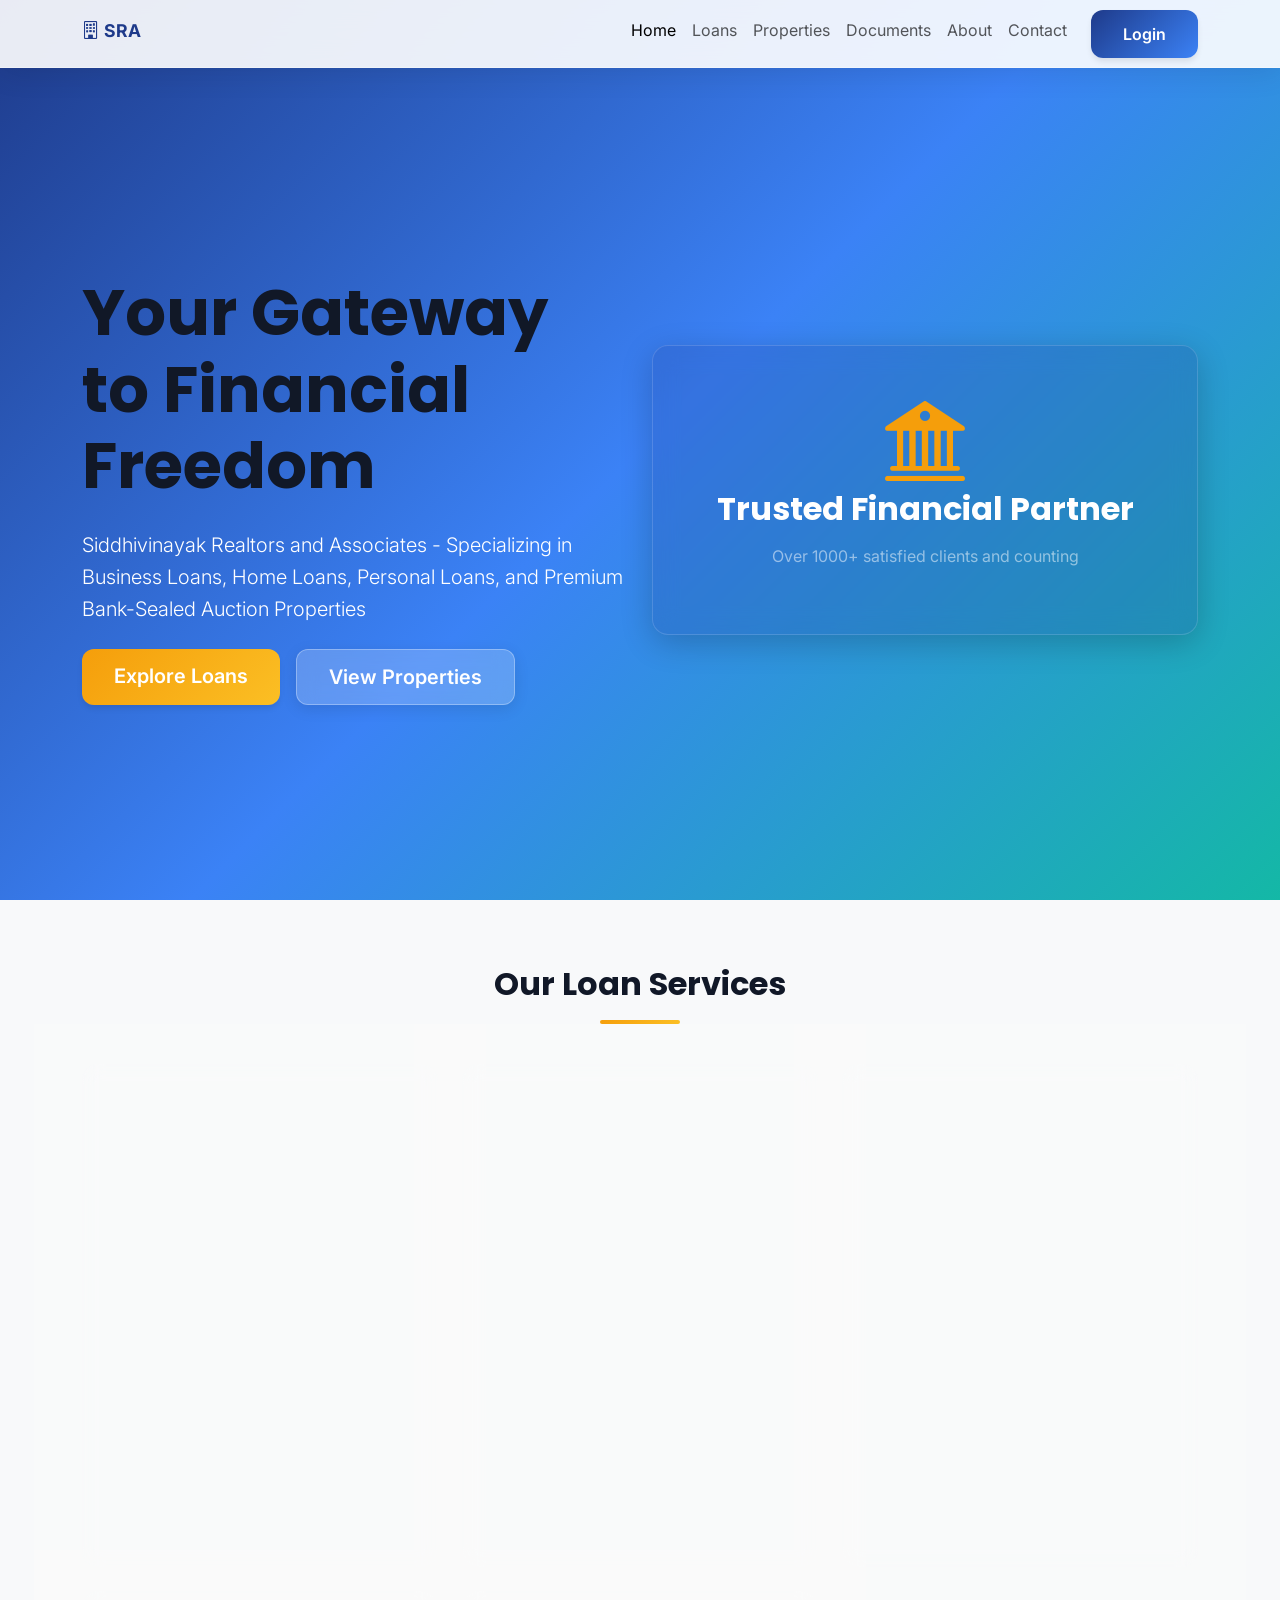
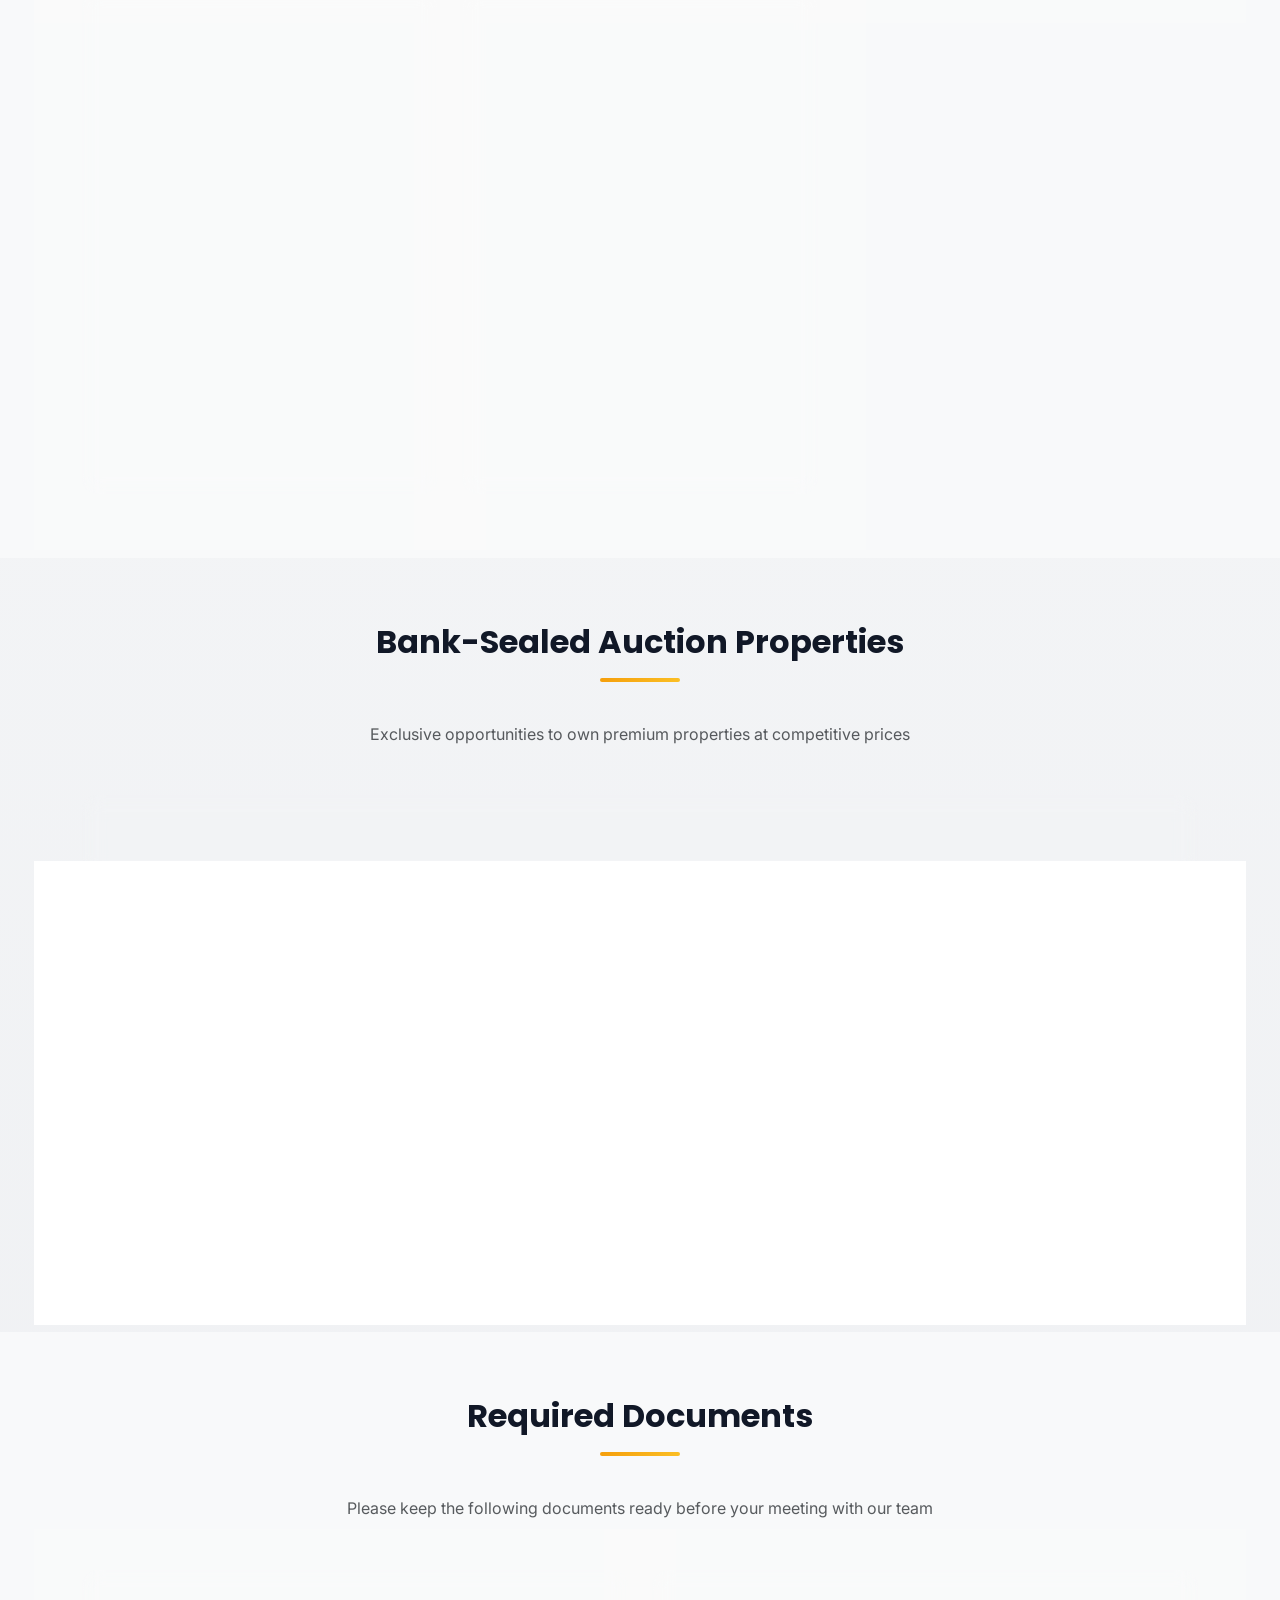
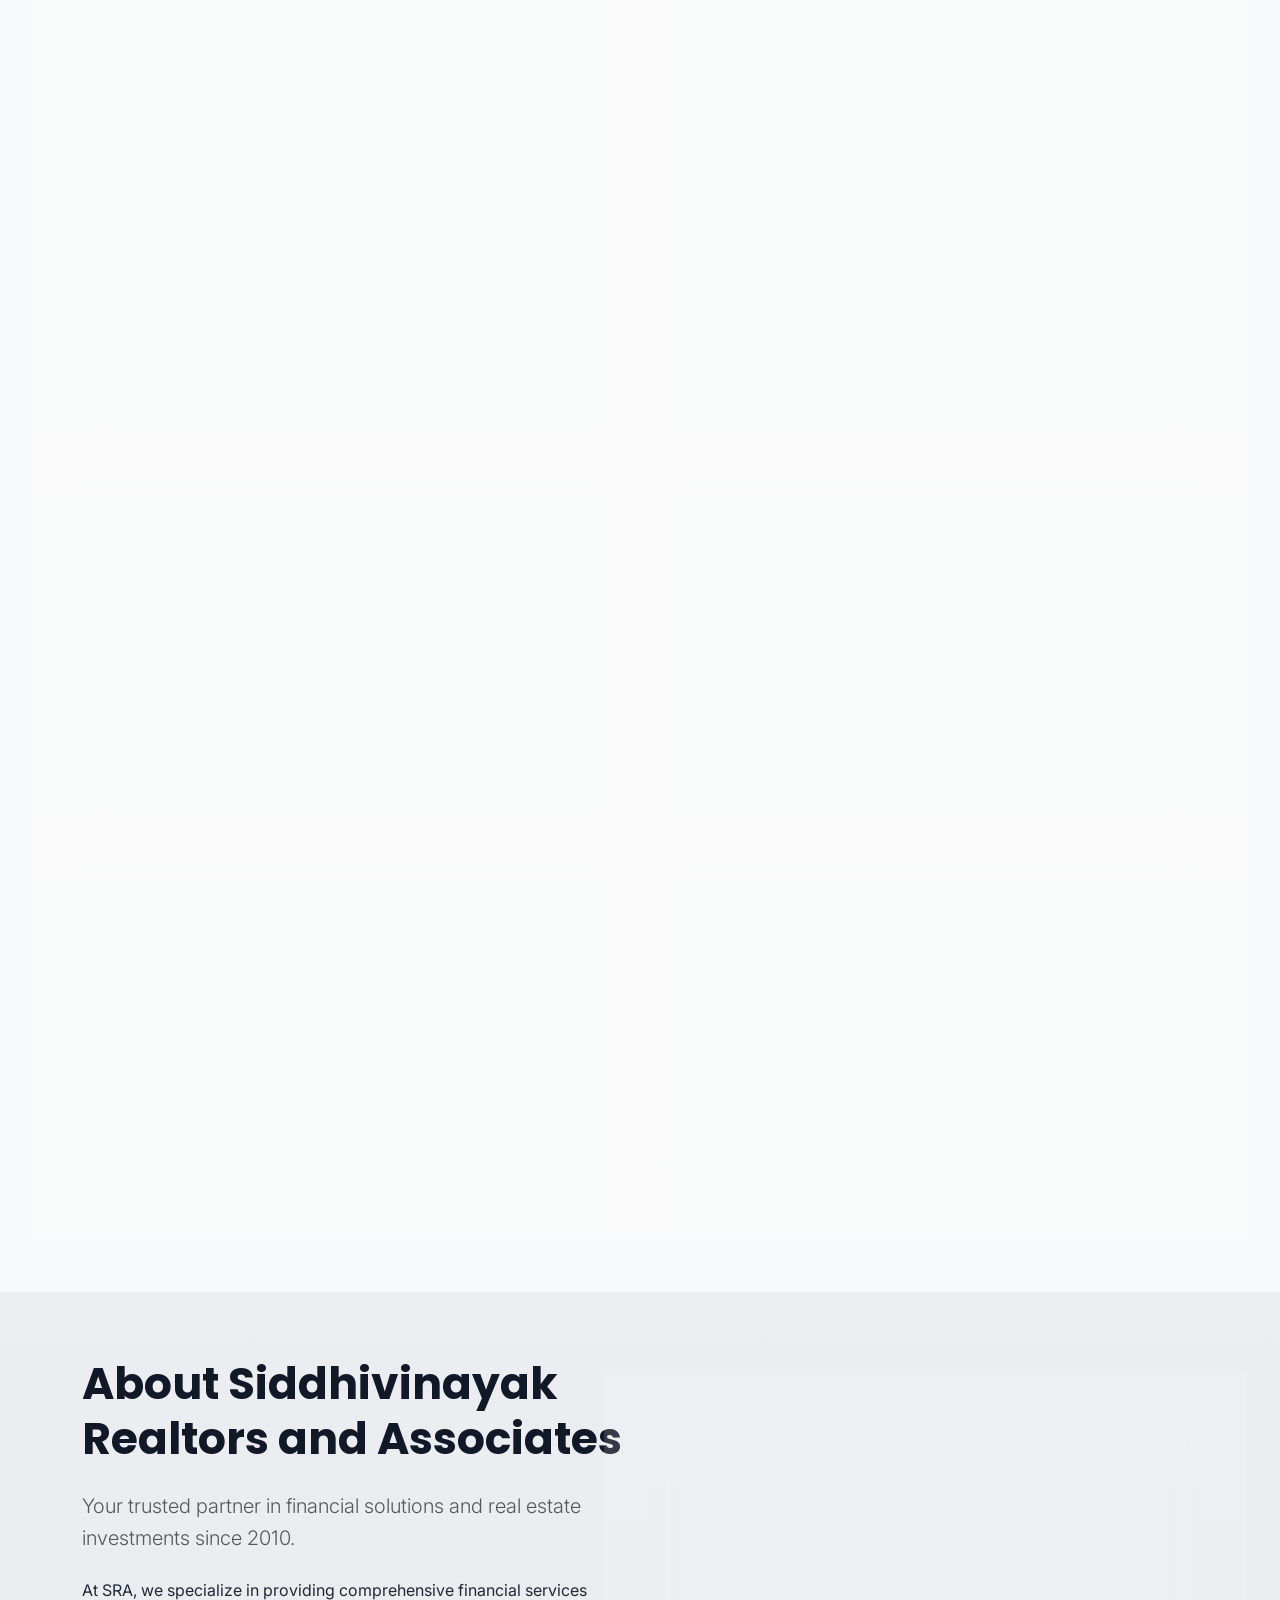
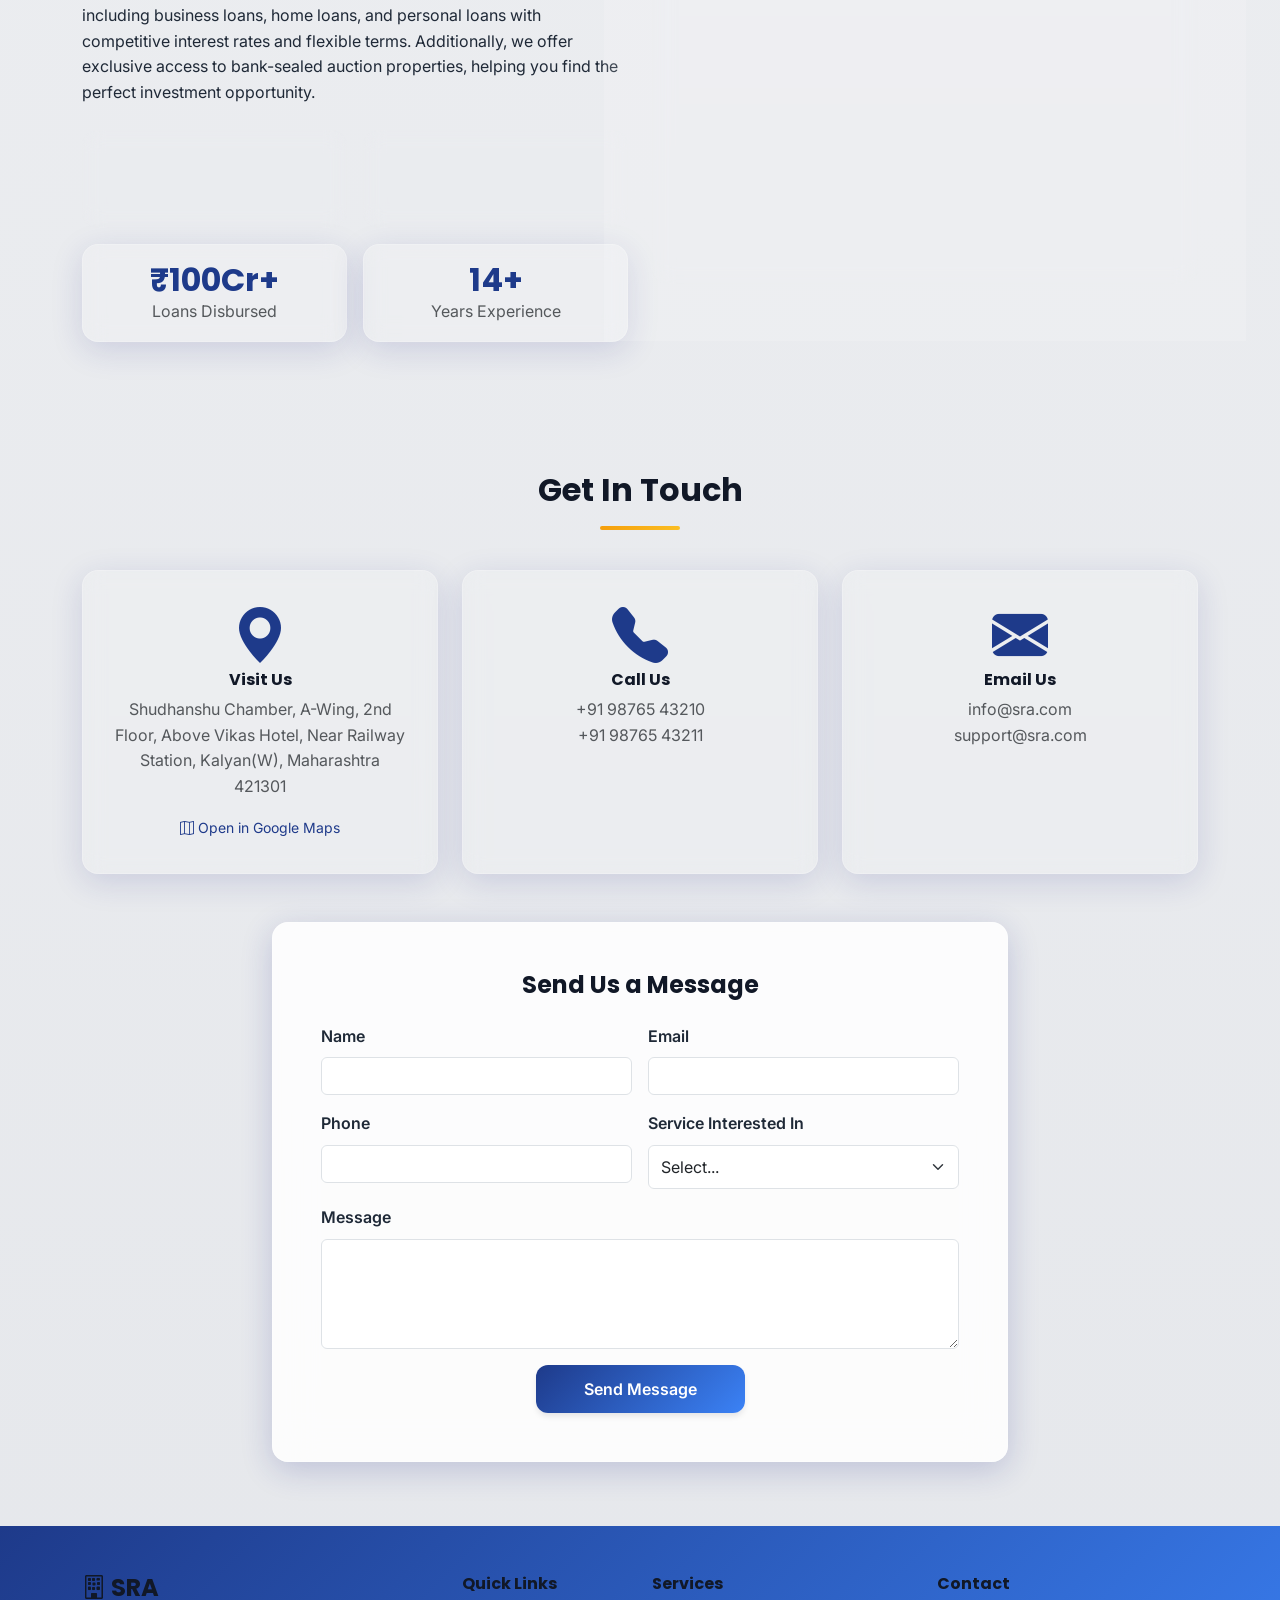
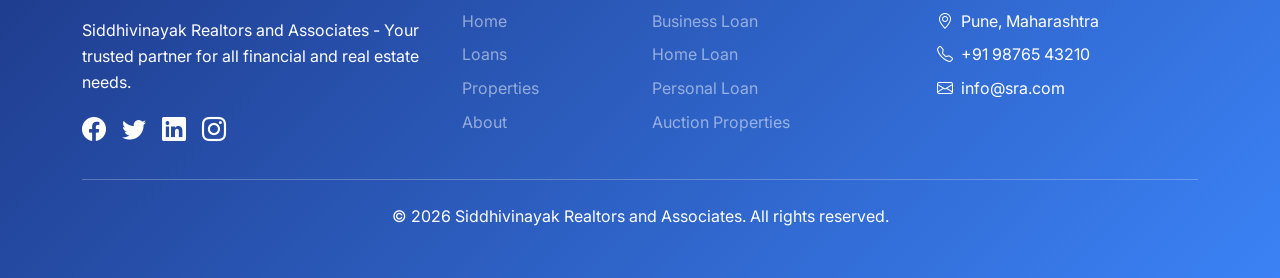
==== index.html @ 087b108a "map added" ====
<!DOCTYPE html>
<html lang="en">

<head>
    <meta charset="UTF-8">
    <meta name="viewport" content="width=device-width, initial-scale=1.0">
    <meta name="description"
        content="Siddhivinayak Realtors and Associates - Your trusted partner for business loans, home loans, personal loans, and bank-sealed auction properties.">
    <title>SRA - Siddhivinayak Realtors and Associates | Banking & Real Estate Solutions</title>

    <!-- Google Fonts -->
    <link rel="preconnect" href="https://fonts.googleapis.com">
    <link rel="preconnect" href="https://fonts.gstatic.com" crossorigin>
    <link
        href="https://fonts.googleapis.com/css2?family=Inter:wght@300;400;500;600;700&family=Poppins:wght@400;500;600;700;800&display=swap"
        rel="stylesheet">

    <!-- Bootstrap 5.3 CSS -->
    <link href="https://cdn.jsdelivr.net/npm/bootstrap@5.3.0/dist/css/bootstrap.min.css" rel="stylesheet">

    <!-- Bootstrap Icons -->
    <link rel="stylesheet" href="https://cdn.jsdelivr.net/npm/bootstrap-icons@1.11.0/font/bootstrap-icons.css">

    <!-- Custom CSS -->
    <link rel="stylesheet" href="css/main.css">
    <link rel="stylesheet" href="css/glassmorphism.css">
    <link rel="stylesheet" href="css/responsive.css">
</head>

<body>

    <!-- Navigation -->
    <nav class="navbar navbar-expand-lg fixed-top glass-nav">
        <div class="container">
            <a class="navbar-brand fw-bold text-primary-blue" href="index.html">
                <i class="bi bi-building"></i> SRA
            </a>
            <button class="navbar-toggler" type="button" data-bs-toggle="collapse" data-bs-target="#navbarNav">
                <span class="navbar-toggler-icon"></span>
            </button>
            <div class="collapse navbar-collapse" id="navbarNav">
                <ul class="navbar-nav ms-auto">
                    <li class="nav-item">
                        <a class="nav-link active" href="#home" onclick="restoreMainSections()">Home</a>
                    </li>
                    <li class="nav-item">
                        <a class="nav-link" href="#loans" onclick="restoreMainSections()">Loans</a>
                    </li>
                    <li class="nav-item">
                        <a class="nav-link" href="#properties" onclick="restoreMainSections()">Properties</a>
                    </li>
                    <li class="nav-item">
                        <a class="nav-link" href="#documents" onclick="restoreMainSections()">Documents</a>
                    </li>
                    <li class="nav-item">
                        <a class="nav-link" href="#about" onclick="restoreMainSections()">About</a>
                    </li>
                    <li class="nav-item">
                        <a class="nav-link" href="#contact" onclick="restoreMainSections()">Contact</a>
                    </li>
                    <li class="nav-item d-none" id="myMeetingsNav">
                        <a class="nav-link" href="#my-meetings" onclick="showMyMeetings()">
                            <i class="bi bi-calendar2-check me-1"></i>My Meetings
                        </a>
                    </li>
                    <li class="nav-item" id="authNav">
                        <a class="btn btn-primary ms-lg-3" href="login.html">Login</a>
                    </li>
                </ul>
            </div>
        </div>
    </nav>

    <!-- Hero Section -->
    <section id="home" class="hero-section d-flex align-items-center"
        style="min-height: 100vh; background: linear-gradient(135deg, #1e3a8a 0%, #3b82f6 50%, #14b8a6 100%); padding-top: 80px;">
        <div class="container">
            <div class="row align-items-center">
                <div class="col-lg-6 text-white fade-in">
                    <h1 class="display-3 fw-bold mb-4">Your Gateway to Financial Freedom</h1>
                    <p class="lead mb-4">Siddhivinayak Realtors and Associates - Specializing in Business Loans, Home
                        Loans, Personal Loans, and Premium Bank-Sealed Auction Properties</p>
                    <div class="d-flex gap-3 flex-wrap">
                        <a href="#loans" class="btn btn-gold btn-lg">Explore Loans</a>
                        <a href="#properties" class="btn glass-btn btn-lg">View Properties</a>
                    </div>
                </div>
                <div class="col-lg-6 mt-5 mt-lg-0">
                    <div class="glass-card-dark p-5 text-center">
                        <i class="bi bi-bank2 display-1 text-gold mb-3"></i>
                        <h3 class="text-white mb-3">Trusted Financial Partner</h3>
                        <p class="text-white-50">Over 1000+ satisfied clients and counting</p>
                    </div>
                </div>
            </div>
        </div>
    </section>

    <!-- Loan Services Section -->
    <section id="loans" class="section bg-light">
        <div class="container">
            <h2 class="section-title">Our Loan Services</h2>
            <div class="row g-4">
                <!-- Home Loan -->
                <div class="col-md-6 col-lg-4">
                    <div class="glass-card text-center h-100 d-flex flex-column">
                        <i class="bi bi-house-fill display-3 text-primary-blue mb-3"></i>
                        <h4 class="mb-3">Home Loan</h4>
                        <p class="text-muted mb-4">Make your dream home a reality with our affordable home loan
                            solutions and lowest interest rates in the market.</p>
                        <ul class="list-unstyled text-start mb-4">
                            <li class="mb-2"><i class="bi bi-check-circle-fill text-teal me-2"></i>Up to ₹1 Crore</li>
                            <li class="mb-2"><i class="bi bi-check-circle-fill text-teal me-2"></i>Tenure up to 30 years
                            </li>
                            <li class="mb-2"><i class="bi bi-check-circle-fill text-teal me-2"></i>Low Interest Rates
                            </li>
                        </ul>
                        <div class="mt-auto">
                            <button class="btn btn-primary w-100" onclick="openScheduleMeeting('Home Loan')">
                                <i class="bi bi-calendar-check me-2"></i>Schedule Meeting
                            </button>
                        </div>
                    </div>
                </div>
                <!-- Business Loan -->
                <div class="col-md-6 col-lg-4">
                    <div class="glass-card text-center h-100 d-flex flex-column">
                        <i class="bi bi-briefcase-fill display-3 text-primary-blue mb-3"></i>
                        <h4 class="mb-3">Business Loan</h4>
                        <p class="text-muted mb-4">Fuel your business growth with competitive interest rates and
                            flexible repayment options tailored for entrepreneurs.</p>
                        <ul class="list-unstyled text-start mb-4">
                            <li class="mb-2"><i class="bi bi-check-circle-fill text-teal me-2"></i>Up to ₹50 Lakhs</li>
                            <li class="mb-2"><i class="bi bi-check-circle-fill text-teal me-2"></i>Quick Approval</li>
                            <li class="mb-2"><i class="bi bi-check-circle-fill text-teal me-2"></i>Minimal Documentation
                            </li>
                        </ul>
                        <div class="mt-auto">
                            <button class="btn btn-primary w-100" onclick="openScheduleMeeting('Business Loan')">
                                <i class="bi bi-calendar-check me-2"></i>Schedule Meeting
                            </button>
                        </div>
                    </div>
                </div>
                <!-- Personal Loan -->
                <div class="col-md-6 col-lg-4">
                    <div class="glass-card text-center h-100 d-flex flex-column">
                        <i class="bi bi-person-fill display-3 text-primary-blue mb-3"></i>
                        <h4 class="mb-3">Personal Loan</h4>
                        <p class="text-muted mb-4">Get instant funds for any personal need with our hassle-free personal
                            loan process and attractive interest rates.</p>
                        <ul class="list-unstyled text-start mb-4">
                            <li class="mb-2"><i class="bi bi-check-circle-fill text-teal me-2"></i>Up to ₹25 Lakhs</li>
                            <li class="mb-2"><i class="bi bi-check-circle-fill text-teal me-2"></i>Same Day Approval
                            </li>
                            <li class="mb-2"><i class="bi bi-check-circle-fill text-teal me-2"></i>No Collateral
                                Required</li>
                        </ul>
                        <div class="mt-auto">
                            <button class="btn btn-primary w-100" onclick="openScheduleMeeting('Personal Loan')">
                                <i class="bi bi-calendar-check me-2"></i>Schedule Meeting
                            </button>
                        </div>
                    </div>
                </div>
                <!-- Mortgage Loan -->
                <div class="col-md-6 col-lg-4">
                    <div class="glass-card text-center h-100 d-flex flex-column">
                        <i class="bi bi-bank display-3 text-primary-blue mb-3"></i>
                        <h4 class="mb-3">Mortgage Loan</h4>
                        <p class="text-muted mb-4">Leverage your property to get funds at the best rates. Ideal for
                            LAP (Loan Against Property) and resale/mortgage needs.</p>
                        <ul class="list-unstyled text-start mb-4">
                            <li class="mb-2"><i class="bi bi-check-circle-fill text-teal me-2"></i>Up to 70% of Property
                                Value</li>
                            <li class="mb-2"><i class="bi bi-check-circle-fill text-teal me-2"></i>Tenure up to 20 years
                            </li>
                            <li class="mb-2"><i class="bi bi-check-circle-fill text-teal me-2"></i>Competitive Interest
                                Rates</li>
                        </ul>
                        <div class="mt-auto">
                            <button class="btn btn-primary w-100" onclick="openScheduleMeeting('Mortgage Loan')">
                                <i class="bi bi-calendar-check me-2"></i>Schedule Meeting
                            </button>
                        </div>
                    </div>
                </div>
                <!-- BT Top-up Loan -->
                <div class="col-md-6 col-lg-4">
                    <div class="glass-card text-center h-100 d-flex flex-column">
                        <i class="bi bi-arrow-repeat display-3 text-primary-blue mb-3"></i>
                        <h4 class="mb-3">BT Top-up</h4>
                        <p class="text-muted mb-4">Balance transfer with top-up facility to reduce EMI burden and get
                            additional funds at lower interest rates.</p>
                        <ul class="list-unstyled text-start mb-4">
                            <li class="mb-2"><i class="bi bi-check-circle-fill text-teal me-2"></i>Lower Interest Rates
                            </li>
                            <li class="mb-2"><i class="bi bi-check-circle-fill text-teal me-2"></i>Additional Top-up
                            </li>
                            <li class="mb-2"><i class="bi bi-check-circle-fill text-teal me-2"></i>Reduced EMI</li>
                        </ul>
                        <div class="mt-auto">
                            <button class="btn btn-primary w-100" onclick="openScheduleMeeting('BT Top-up')">
                                <i class="bi bi-calendar-check me-2"></i>Schedule Meeting
                            </button>
                        </div>
                    </div>
                </div>
            </div>
        </div>
    </section>

    <!-- Featured Properties Section -->
    <section id="properties" class="section">
        <div class="container">
            <h2 class="section-title">Bank-Sealed Auction Properties</h2>
            <p class="text-center text-muted mb-5">Exclusive opportunities to own premium properties at competitive
                prices</p>

            <!-- Filter Options -->
            <div class="row mb-4">
                <div class="col-md-12">
                    <div class="glass-card p-3">
                        <div class="row g-3">
                            <div class="col-md-3">
                                <select class="form-select" id="filterType">
                                    <option value="all">All Types</option>
                                    <option value="residential">Residential</option>
                                    <option value="commercial">Commercial</option>
                                    <option value="land">Land</option>
                                </select>
                            </div>
                            <div class="col-md-3">
                                <input type="text" class="form-control" id="filterLocation"
                                    placeholder="Search location...">
                            </div>
                            <div class="col-md-2">
                                <input type="number" class="form-control" id="filterMinPrice" placeholder="Min Price">
                            </div>
                            <div class="col-md-2">
                                <input type="number" class="form-control" id="filterMaxPrice" placeholder="Max Price">
                            </div>
                            <div class="col-md-2">
                                <button class="btn btn-primary w-100" onclick="applyFilters()">
                                    <i class="bi bi-funnel"></i> Filter
                                </button>
                            </div>
                        </div>
                    </div>
                </div>
            </div>

            <!-- Properties Grid -->
            <div class="row g-4" id="propertiesGrid">
                <!-- Properties will be loaded dynamically -->
            </div>
        </div>
    </section>

    <!-- Required Documents Section -->
    <section id="documents" class="section bg-light">
        <div class="container">
            <h2 class="section-title">Required Documents</h2>
            <p class="text-center text-muted mb-5">Please keep the following documents ready before your meeting with
                our team</p>

            <div class="row g-4 mb-5">
                <!-- Salaried -->
                <div class="col-md-6">
                    <div class="glass-card h-100">
                        <h5 class="text-primary-blue mb-3"><i class="bi bi-person-badge me-2"></i>Salaried Employees
                        </h5>
                        <ol class="mb-0">
                            <li class="mb-1">Last 6 months salary slip (Original)</li>
                            <li class="mb-1">Bank statements for 1 year (Salary Account)</li>
                            <li class="mb-1">Pan card, I card, Aadhar card Color xerox</li>
                            <li class="mb-1">Appointment &amp; Confirmation Letter, Form No.16 Last 2 yrs</li>
                            <li class="mb-1">PF Statement (For Government Employee)</li>
                            <li class="mb-1">Residential Proof (Ration Card, Light bill)</li>
                            <li class="mb-1">Qualification Certificate, 3 Colour Photo</li>
                            <li class="mb-1">All loan details &amp; Statement</li>
                            <li class="mb-1">Co applicant (Pan card, Aadhar card Color, Photos 3)</li>
                            <li class="mb-1">Cheque 1</li>
                        </ol>
                    </div>
                </div>
                <!-- Business Profile -->
                <div class="col-md-6">
                    <div class="glass-card h-100">
                        <h5 class="text-primary-blue mb-3"><i class="bi bi-briefcase me-2"></i>Business Profile</h5>
                        <ol class="mb-0">
                            <li class="mb-1">Last 3yrs ITR C.A Attested (Statement of income, Profit &amp; Loss Ac,
                                Balance sheet, Capital Ac, Tax paid challan), Form 26AS</li>
                            <li class="mb-1">Bank statements for 1 year (Saving &amp; Current Account)</li>
                            <li class="mb-1">Pan card, Aadhar card Color xerox</li>
                            <li class="mb-1">Gumsta License, Udyog Aadhar, Shop Agreement, Light bill copy</li>
                            <li class="mb-1">Business Profile in company letter head</li>
                            <li class="mb-1">Residential Proof (Ration Card, Light bill)</li>
                            <li class="mb-1">Qualification Certificate, 3 Color Photo</li>
                            <li class="mb-1">All loan details &amp; Statement</li>
                            <li class="mb-1">Co applicant (Pan card, Aadhar card color, Photos 3)</li>
                            <li class="mb-1">Cheque</li>
                        </ol>
                    </div>
                </div>
                <!-- Property Document (Builder) -->
                <div class="col-md-6">
                    <div class="glass-card h-100">
                        <h5 class="text-primary-blue mb-3"><i class="bi bi-building me-2"></i>Property Document
                            (Builder)</h5>
                        <ul class="mb-0">
                            <li class="mb-1">Builder Legal Documents (Development Agr. / Partnership Deed / Power of
                                Attorney / 7/12 / Extrac / Title / Search Copy / Blue Print Plan Copy)</li>
                            <li class="mb-1">Sale Agreement Original / Draft Agreement</li>
                            <li class="mb-1">Builder NOC Favour of Bank (Format), Demand &amp; Architect Letter</li>
                            <li class="mb-1">OCR Receipt &amp; Bank Clearance</li>
                        </ul>
                    </div>
                </div>
                <!-- Property Document Resale / Mortgage / LAP -->
                <div class="col-md-6">
                    <div class="glass-card h-100">
                        <h5 class="text-primary-blue mb-3"><i class="bi bi-house-door me-2"></i>Property Document –
                            Resale / Mortgage / LAP</h5>
                        <ul class="mb-0">
                            <li class="mb-1">Purchase Agreement Copy / Chain of Agreement</li>
                            <li class="mb-1">Tax, Maintenance, Light Bill Latest Copy</li>
                            <li class="mb-1">Share Certificate</li>
                            <li class="mb-1">Society Registration Certificate</li>
                            <li class="mb-1">OC Copy, Plan Copy</li>
                            <li class="mb-1">Society NOC Favour of Bank (Format), OCR with Bank Clearance</li>
                            <li class="mb-1">Seller Pan Card / Aadhar Card / Photo / Cancelled Cheque / Request Letter
                            </li>
                        </ul>
                    </div>
                </div>
                <!-- Balance Transfer + Top Up -->
                <div class="col-md-6">
                    <div class="glass-card h-100">
                        <h5 class="text-primary-blue mb-3"><i class="bi bi-arrow-left-right me-2"></i>Balance Transfer +
                            Top Up</h5>
                        <ul class="mb-0">
                            <li class="mb-1">List of Documents, Outstanding Letter &amp; Track Report</li>
                        </ul>
                    </div>
                </div>
                <!-- Document Image -->
                <div class="col-md-6">
                    <div
                        class="glass-card h-100 text-center d-flex flex-column justify-content-center align-items-center">
                        <i class="bi bi-file-earmark-text display-1 text-primary-blue mb-3"></i>
                        <h5 class="mb-2">Need Help with Documents?</h5>
                        <p class="text-muted mb-4">Our experts will guide you through the entire documentation process.
                            Schedule a meeting and we'll assist you step by step.</p>
                        <a href="#contact" class="btn btn-primary">
                            <i class="bi bi-telephone-fill me-2"></i>Contact Us
                        </a>
                    </div>
                </div>
            </div>
        </div>
    </section>

    <!-- About Section -->
    <section id="about" class="section">
        <div class="container">
            <div class="row align-items-center">
                <div class="col-lg-6">
                    <h2 class="mb-4">About Siddhivinayak Realtors and Associates</h2>
                    <p class="lead text-muted mb-4">Your trusted partner in financial solutions and real estate
                        investments since 2010.</p>
                    <p class="mb-4">At SRA, we specialize in providing comprehensive financial services including
                        business loans, home loans, and personal loans with competitive interest rates and flexible
                        terms. Additionally, we offer exclusive access to bank-sealed auction properties, helping you
                        find the perfect investment opportunity.</p>
                    <div class="row g-3">
                        <div class="col-6">
                            <div class="glass-card text-center p-3">
                                <h3 class="text-primary-blue mb-0">1000+</h3>
                                <p class="text-muted mb-0">Happy Clients</p>
                            </div>
                        </div>
                        <div class="col-6">
                            <div class="glass-card text-center p-3">
                                <h3 class="text-primary-blue mb-0">500+</h3>
                                <p class="text-muted mb-0">Properties Sold</p>
                            </div>
                        </div>
                        <div class="col-6">
                            <div class="glass-card text-center p-3">
                                <h3 class="text-primary-blue mb-0">₹100Cr+</h3>
                                <p class="text-muted mb-0">Loans Disbursed</p>
                            </div>
                        </div>
                        <div class="col-6">
                            <div class="glass-card text-center p-3">
                                <h3 class="text-primary-blue mb-0">14+</h3>
                                <p class="text-muted mb-0">Years Experience</p>
                            </div>
                        </div>
                    </div>
                </div>
                <div class="col-lg-6 mt-5 mt-lg-0">
                    <div class="glass-card p-5">
                        <h4 class="mb-4">Why Choose SRA?</h4>
                        <div class="mb-3">
                            <i class="bi bi-shield-check text-teal fs-4 me-2"></i>
                            <strong>Trusted & Reliable</strong>
                            <p class="text-muted ms-5">14+ years of excellence in financial services</p>
                        </div>
                        <div class="mb-3">
                            <i class="bi bi-lightning-charge text-teal fs-4 me-2"></i>
                            <strong>Quick Processing</strong>
                            <p class="text-muted ms-5">Fast loan approvals and property documentation</p>
                        </div>
                        <div class="mb-3">
                            <i class="bi bi-people text-teal fs-4 me-2"></i>
                            <strong>Expert Guidance</strong>
                            <p class="text-muted ms-5">Professional team to assist you at every step</p>
                        </div>
                        <div class="mb-0">
                            <i class="bi bi-graph-up-arrow text-teal fs-4 me-2"></i>
                            <strong>Best Deals</strong>
                            <p class="text-muted ms-5">Competitive rates and exclusive property listings</p>
                        </div>
                    </div>
                </div>
            </div>
        </div>
    </section>

    <!-- Contact Section -->
    <section id="contact" class="section">
        <div class="container">
            <h2 class="section-title">Get In Touch</h2>
            <div class="row g-4">
                <div class="col-lg-4">
                    <a href="https://maps.app.goo.gl/qrnyE2byKTuxk1xc8" target="_blank" rel="noopener noreferrer"
                        style="text-decoration: none; color: inherit; display: block; height: 100%;">
                        <div class="glass-card text-center h-100" style="cursor: pointer;">
                            <i class="bi bi-geo-alt-fill display-4 text-primary-blue mb-3"></i>
                            <h5>Visit Us</h5>
                            <p class="text-muted">Shudhanshu Chamber, A-Wing, 2nd Floor, Above Vikas Hotel, Near Railway
                                Station, Kalyan(W), Maharashtra 421301</p>
                            <small class="text-primary-blue"><i class="bi bi-map me-1"></i>Open in Google Maps</small>
                        </div>
                    </a>
                </div>
                <div class="col-lg-4">
                    <div class="glass-card text-center h-100">
                        <i class="bi bi-telephone-fill display-4 text-primary-blue mb-3"></i>
                        <h5>Call Us</h5>
                        <p class="text-muted">+91 98765 43210<br>+91 98765 43211</p>
                    </div>
                </div>
                <div class="col-lg-4">
                    <div class="glass-card text-center h-100">
                        <i class="bi bi-envelope-fill display-4 text-primary-blue mb-3"></i>
                        <h5>Email Us</h5>
                        <p class="text-muted">info@sra.com<br>support@sra.com</p>
                    </div>
                </div>
            </div>

            <div class="row mt-5">
                <div class="col-lg-8 mx-auto">
                    <div class="glass-container">
                        <h4 class="mb-4 text-center">Send Us a Message</h4>
                        <form id="contactForm">
                            <div class="row g-3">
                                <div class="col-md-6">
                                    <label class="form-label">Name</label>
                                    <input type="text" class="form-control" required>
                                </div>
                                <div class="col-md-6">
                                    <label class="form-label">Email</label>
                                    <input type="email" class="form-control" required>
                                </div>
                                <div class="col-md-6">
                                    <label class="form-label">Phone</label>
                                    <input type="tel" class="form-control" required>
                                </div>
                                <div class="col-md-6">
                                    <label class="form-label">Service Interested In</label>
                                    <select class="form-select" required>
                                        <option value="">Select...</option>
                                        <option>Business Loan</option>
                                        <option>Home Loan</option>
                                        <option>Personal Loan</option>
                                        <option>Property Purchase</option>
                                    </select>
                                </div>
                                <div class="col-12">
                                    <label class="form-label">Message</label>
                                    <textarea class="form-control" rows="4" required></textarea>
                                </div>
                                <div class="col-12 text-center">
                                    <button type="submit" class="btn btn-primary btn-lg px-5">Send Message</button>
                                </div>
                            </div>
                        </form>
                    </div>
                </div>
            </div>
        </div>
    </section>

    <!-- Schedule Meeting Modal -->
    <div class="modal fade" id="scheduleMeetingModal" tabindex="-1" aria-labelledby="scheduleMeetingModalLabel"
        aria-hidden="true">
        <div class="modal-dialog modal-lg modal-dialog-scrollable">
            <div class="modal-content glass-card">
                <div class="modal-header border-0"
                    style="background: linear-gradient(135deg, #1e3a8a, #3b82f6); color: white;">
                    <h4 class="modal-title" id="scheduleMeetingModalLabel">
                        <i class="bi bi-calendar-check"></i> Schedule a Meeting
                    </h4>
                    <button type="button" class="btn-close btn-close-white" data-bs-dismiss="modal"
                        aria-label="Close"></button>
                </div>
                <div class="modal-body">

                    <div id="meetingFormContainer">
                        <p class="text-muted mb-4">
                            <i class="bi bi-info-circle text-primary-blue me-2"></i>
                            Fill in your details below. Our team will review your request and confirm the meeting date
                            &amp; time.
                        </p>
                        <form id="scheduleMeetingForm">
                            <div class="row g-3">
                                <div class="col-md-6">
                                    <label class="form-label">Loan Type <span class="text-danger">*</span></label>
                                    <input type="text" class="form-control" id="meetingLoanType" readonly
                                        style="background-color: #e9ecef; cursor: not-allowed;">
                                </div>
                                <div class="col-md-6">
                                    <label class="form-label">Full Name <span class="text-danger">*</span></label>
                                    <input type="text" class="form-control" id="meetingName"
                                        placeholder="Your full name" required>
                                </div>
                                <div class="col-md-6">
                                    <label class="form-label">Mobile Number <span class="text-danger">*</span></label>
                                    <div class="input-group">
                                        <span class="input-group-text">+91</span>
                                        <input type="tel" class="form-control" id="meetingPhone" pattern="[6-9][0-9]{9}"
                                            placeholder="10-digit mobile number" required>
                                    </div>
                                </div>
                                <div class="col-md-6">
                                    <label class="form-label">Email Address</label>
                                    <input type="email" class="form-control" id="meetingEmail"
                                        placeholder="your@email.com">
                                </div>
                                <div class="col-md-6">
                                    <label class="form-label">Preferred Date <span class="text-danger">*</span></label>
                                    <input type="date" class="form-control" id="meetingPreferredDate" required>
                                </div>
                                <div class="col-md-6">
                                    <label class="form-label">Preferred Time <span class="text-danger">*</span></label>
                                    <select class="form-select" id="meetingPreferredTime" required>
                                        <option value="">Select Time Slot</option>
                                        <option value="10:00 AM - 11:00 AM">10:00 AM - 11:00 AM</option>
                                        <option value="11:00 AM - 12:00 PM">11:00 AM - 12:00 PM</option>
                                        <option value="12:00 PM - 1:00 PM">12:00 PM - 1:00 PM</option>
                                        <option value="2:00 PM - 3:00 PM">2:00 PM - 3:00 PM</option>
                                        <option value="3:00 PM - 4:00 PM">3:00 PM - 4:00 PM</option>
                                        <option value="4:00 PM - 5:00 PM">4:00 PM - 5:00 PM</option>
                                    </select>
                                </div>
                                <div class="col-md-6">
                                    <label class="form-label">Loan Amount Required</label>
                                    <input type="number" class="form-control" id="meetingLoanAmount"
                                        placeholder="Amount in ₹">
                                </div>
                                <div class="col-md-6">
                                    <label class="form-label">Employment Type</label>
                                    <select class="form-select" id="meetingEmploymentType">
                                        <option value="">Select Type</option>
                                        <option value="Salaried">Salaried</option>
                                        <option value="Self-Employed">Self-Employed / Business</option>
                                        <option value="Other">Other</option>
                                    </select>
                                </div>
                                <div class="col-md-6">
                                    <label class="form-label">Your Location <span class="text-danger">*</span></label>
                                    <select class="form-select" id="meetingLocation" required>
                                        <option value="">Select your area...</option>
                                        <optgroup label="🏙️ Mumbai">
                                            <option value="Andheri, Mumbai">Andheri</option>
                                            <option value="Bandra, Mumbai">Bandra</option>
                                            <option value="Borivali, Mumbai">Borivali</option>
                                            <option value="Churchgate, Mumbai">Churchgate</option>
                                            <option value="Colaba, Mumbai">Colaba</option>
                                            <option value="Dadar, Mumbai">Dadar</option>
                                            <option value="Dahisar, Mumbai">Dahisar</option>
                                            <option value="Dharavi, Mumbai">Dharavi</option>
                                            <option value="Ghatkopar, Mumbai">Ghatkopar</option>
                                            <option value="Goregaon, Mumbai">Goregaon</option>
                                            <option value="Jogeshwari, Mumbai">Jogeshwari</option>
                                            <option value="Juhu, Mumbai">Juhu</option>
                                            <option value="Kandivali, Mumbai">Kandivali</option>
                                            <option value="Kurla, Mumbai">Kurla</option>
                                            <option value="Lower Parel, Mumbai">Lower Parel</option>
                                            <option value="Malad, Mumbai">Malad</option>
                                            <option value="Matunga, Mumbai">Matunga</option>
                                            <option value="Mulund, Mumbai">Mulund</option>
                                            <option value="Powai, Mumbai">Powai</option>
                                            <option value="Santacruz, Mumbai">Santacruz</option>
                                            <option value="Sion, Mumbai">Sion</option>
                                            <option value="Thane, Mumbai">Thane</option>
                                            <option value="Vikhroli, Mumbai">Vikhroli</option>
                                            <option value="Vile Parle, Mumbai">Vile Parle</option>
                                            <option value="Worli, Mumbai">Worli</option>
                                        </optgroup>
                                        <optgroup label="🌊 Navi Mumbai">
                                            <option value="Airoli, Navi Mumbai">Airoli</option>
                                            <option value="Belapur, Navi Mumbai">Belapur (CBD)</option>
                                            <option value="Ghansoli, Navi Mumbai">Ghansoli</option>
                                            <option value="Kalamboli, Navi Mumbai">Kalamboli</option>
                                            <option value="Kamothe, Navi Mumbai">Kamothe</option>
                                            <option value="Kharghar, Navi Mumbai">Kharghar</option>
                                            <option value="Koparkhairane, Navi Mumbai">Koparkhairane</option>
                                            <option value="Nerul, Navi Mumbai">Nerul</option>
                                            <option value="Panvel, Navi Mumbai">Panvel</option>
                                            <option value="Rabale, Navi Mumbai">Rabale</option>
                                            <option value="Sanpada, Navi Mumbai">Sanpada</option>
                                            <option value="Seawoods, Navi Mumbai">Seawoods</option>
                                            <option value="Taloja, Navi Mumbai">Taloja</option>
                                            <option value="Ulwe, Navi Mumbai">Ulwe</option>
                                            <option value="Vashi, Navi Mumbai">Vashi</option>
                                        </optgroup>
                                        <optgroup label="🍇 Nashik">
                                            <option value="Ambad, Nashik">Ambad</option>
                                            <option value="Cidco, Nashik">Cidco</option>
                                            <option value="Deolali, Nashik">Deolali</option>
                                            <option value="Gangapur Road, Nashik">Gangapur Road</option>
                                            <option value="Indira Nagar, Nashik">Indira Nagar</option>
                                            <option value="Mhasrul, Nashik">Mhasrul</option>
                                            <option value="Nashik Road, Nashik">Nashik Road</option>
                                            <option value="Panchavati, Nashik">Panchavati</option>
                                            <option value="Satpur, Nashik">Satpur</option>
                                            <option value="Shivaji Nagar, Nashik">Shivaji Nagar</option>
                                            <option value="Trimbak Road, Nashik">Trimbak Road</option>
                                            <option value="Dwarka, Nashik">Dwarka</option>
                                            <option value="Canada Corner, Nashik">Canada Corner</option>
                                        </optgroup>
                                        <optgroup label="🏛️ Pune">
                                            <option value="Aundh, Pune">Aundh</option>
                                            <option value="Baner, Pune">Baner</option>
                                            <option value="Bavdhan, Pune">Bavdhan</option>
                                            <option value="Bhosari, Pune">Bhosari</option>
                                            <option value="Chinchwad, Pune">Chinchwad</option>
                                            <option value="Deccan, Pune">Deccan Gymkhana</option>
                                            <option value="Dhanori, Pune">Dhanori</option>
                                            <option value="Hadapsar, Pune">Hadapsar</option>
                                            <option value="Hinjewadi, Pune">Hinjewadi</option>
                                            <option value="Kalyani Nagar, Pune">Kalyani Nagar</option>
                                            <option value="Katraj, Pune">Katraj</option>
                                            <option value="Kharadi, Pune">Kharadi</option>
                                            <option value="Kondhwa, Pune">Kondhwa</option>
                                            <option value="Koregaon Park, Pune">Koregaon Park</option>
                                            <option value="Kothrud, Pune">Kothrud</option>
                                            <option value="Magarpatta, Pune">Magarpatta</option>
                                            <option value="Mahalunge, Pune">Mahalunge</option>
                                            <option value="Mundhwa, Pune">Mundhwa</option>
                                            <option value="Pashan, Pune">Pashan</option>
                                            <option value="Pimple Nilakh, Pune">Pimple Nilakh</option>
                                            <option value="Pimple Saudagar, Pune">Pimple Saudagar</option>
                                            <option value="Shivajinagar, Pune">Shivajinagar</option>
                                            <option value="Sus, Pune">Sus</option>
                                            <option value="Undri, Pune">Undri</option>
                                            <option value="Viman Nagar, Pune">Viman Nagar</option>
                                            <option value="Wakad, Pune">Wakad</option>
                                            <option value="Wagholi, Pune">Wagholi</option>
                                            <option value="Warje, Pune">Warje</option>
                                            <option value="Yerawada, Pune">Yerawada</option>
                                        </optgroup>
                                    </select>
                                </div>
                                <div class="col-12">
                                    <label class="form-label">Message / Additional Details</label>
                                    <textarea class="form-control" id="meetingMessage" rows="3"
                                        placeholder="Any specific requirements or questions..."></textarea>
                                </div>
                            </div>
                            <div class="text-center mt-4">
                                <button type="submit" class="btn btn-primary btn-lg px-5">
                                    <i class="bi bi-send me-2"></i>Submit Meeting Request
                                </button>
                            </div>
                        </form>
                    </div>

                    <!-- Success Message (shown after submission) -->
                    <div id="meetingSuccessMsg" class="d-none text-center py-4">
                        <i class="bi bi-check-circle-fill text-success display-1 mb-3"></i>
                        <h4 class="text-success">Meeting Request Submitted!</h4>
                        <p class="text-muted">Our team will review your request and confirm the meeting date &amp; time.
                            You will be notified soon.</p>
                        <button class="btn btn-outline-primary mt-2" data-bs-dismiss="modal">Close</button>
                    </div>
                </div>
            </div>
        </div>
    </div>

    <!-- Loan Application Modal -->
    <div class="modal fade" id="loanApplicationModal" tabindex="-1" aria-labelledby="loanApplicationModalLabel"
        aria-hidden="true">
        <div class="modal-dialog modal-xl modal-dialog-scrollable">
            <div class="modal-content glass-card">
                <div class="modal-header border-0">
                    <h4 class="modal-title" id="loanApplicationModalLabel">
                        <i class="bi bi-file-earmark-text text-primary-blue"></i> Loan Application Form
                    </h4>
                    <button type="button" class="btn-close" data-bs-dismiss="modal" aria-label="Close"></button>
                </div>
                <div class="modal-body">
                    <form id="loanApplicationForm">
                        <!-- Loan Details -->
                        <div class="mb-4">
                            <h5 class="text-primary-blue mb-3"><i class="bi bi-info-circle"></i> Loan Details</h5>
                            <div class="row g-3">
                                <div class="col-md-6">
                                    <label class="form-label">Loan Type <span class="text-danger">*</span></label>
                                    <select class="form-select" id="loanType" required>
                                        <option value="">Select Loan Type</option>
                                        <option value="Home Loan">Home Loan</option>
                                        <option value="Business Loan">Business Loan</option>
                                        <option value="Personal Loan">Personal Loan</option>
                                        <option value="Mortgage Loan">Mortgage Loan (LAP)</option>
                                        <option value="BT Top-up">BT Top-up</option>
                                    </select>
                                </div>
                                <div class="col-md-6">
                                    <label class="form-label">Loan Amount <span class="text-danger">*</span></label>
                                    <input type="number" class="form-control" id="loanAmount"
                                        placeholder="Enter amount in ₹" required>
                                </div>
                            </div>
                        </div>

                        <!-- Applicant Details -->
                        <div class="mb-4">
                            <h5 class="text-primary-blue mb-3"><i class="bi bi-person"></i> Applicant Details</h5>
                            <div class="row g-3">
                                <div class="col-md-6">
                                    <label class="form-label">Applicant Name <span class="text-danger">*</span></label>
                                    <input type="text" class="form-control" id="applicantName" required>
                                </div>
                                <div class="col-md-6">
                                    <label class="form-label">Mobile Number <span class="text-danger">*</span></label>
                                    <input type="tel" class="form-control" id="applicantMobile" pattern="[0-9]{10}"
                                        placeholder="10-digit mobile number" required>
                                </div>
                            </div>
                        </div>

                        <!-- Co-Applicant Details -->
                        <div class="mb-4">
                            <h5 class="text-primary-blue mb-3"><i class="bi bi-people"></i> Co-Applicant Details</h5>
                            <div class="row g-3">
                                <div class="col-md-6">
                                    <label class="form-label">Co-Applicant Name</label>
                                    <input type="text" class="form-control" id="coApplicantName">
                                </div>
                                <div class="col-md-6">
                                    <label class="form-label">Co-Applicant Mobile Number</label>
                                    <input type="tel" class="form-control" id="coApplicantMobile" pattern="[0-9]{10}"
                                        placeholder="10-digit mobile number">
                                </div>
                            </div>
                        </div>

                        <!-- Personal Information -->
                        <div class="mb-4">
                            <h5 class="text-primary-blue mb-3"><i class="bi bi-card-text"></i> Personal Information</h5>
                            <div class="row g-3">
                                <div class="col-md-6">
                                    <label class="form-label">Education <span class="text-danger">*</span></label>
                                    <select class="form-select" id="education" required>
                                        <option value="">Select Education</option>
                                        <option value="High School">High School</option>
                                        <option value="Graduate">Graduate</option>
                                        <option value="Post Graduate">Post Graduate</option>
                                        <option value="Professional">Professional</option>
                                    </select>
                                </div>
                                <div class="col-md-6">
                                    <label class="form-label">Marital Status <span class="text-danger">*</span></label>
                                    <select class="form-select" id="maritalStatus" required>
                                        <option value="">Select Status</option>
                                        <option value="Single">Single</option>
                                        <option value="Married">Married</option>
                                    </select>
                                </div>
                                <div class="col-md-6">
                                    <label class="form-label">Mother's Name <span class="text-danger">*</span></label>
                                    <input type="text" class="form-control" id="motherName" required>
                                </div>
                                <div class="col-md-6">
                                    <label class="form-label">Number of Dependents <span
                                            class="text-danger">*</span></label>
                                    <input type="number" class="form-control" id="dependents" min="0" required>
                                </div>
                            </div>
                        </div>

                        <!-- Residence Information -->
                        <div class="mb-4">
                            <h5 class="text-primary-blue mb-3"><i class="bi bi-house-door"></i> Residence Information
                            </h5>
                            <div class="row g-3">
                                <div class="col-md-6">
                                    <label class="form-label">Years in Current Residence <span
                                            class="text-danger">*</span></label>
                                    <input type="number" class="form-control" id="yearsInResidence" min="0" step="0.1"
                                        required>
                                </div>
                                <div class="col-md-6">
                                    <label class="form-label">Years in Current City <span
                                            class="text-danger">*</span></label>
                                    <input type="number" class="form-control" id="yearsInCity" min="0" step="0.1"
                                        required>
                                </div>
                                <div class="col-md-12">
                                    <label class="form-label">Current Address <span class="text-danger">*</span></label>
                                    <textarea class="form-control" id="currentAddress" rows="2" required></textarea>
                                </div>
                                <div class="col-md-6">
                                    <label class="form-label">Landmark <span class="text-danger">*</span></label>
                                    <input type="text" class="form-control" id="landmark" required>
                                </div>
                            </div>
                        </div>

                        <!-- Contact Information -->
                        <div class="mb-4">
                            <h5 class="text-primary-blue mb-3"><i class="bi bi-envelope"></i> Contact Information</h5>
                            <div class="row g-3">
                                <div class="col-md-6">
                                    <label class="form-label">Personal Email ID <span
                                            class="text-danger">*</span></label>
                                    <input type="email" class="form-control" id="personalEmail" required>
                                </div>
                                <div class="col-md-6">
                                    <label class="form-label">Official Email ID</label>
                                    <input type="email" class="form-control" id="officialEmail">
                                </div>
                                <div class="col-md-12">
                                    <label class="form-label">Permanent Address <span
                                            class="text-danger">*</span></label>
                                    <textarea class="form-control" id="permanentAddress" rows="2" required></textarea>
                                </div>
                                <div class="col-md-6">
                                    <label class="form-label">Permanent Contact Number <span
                                            class="text-danger">*</span></label>
                                    <input type="tel" class="form-control" id="permanentContact" pattern="[0-9]{10}"
                                        placeholder="10-digit number" required>
                                </div>
                            </div>
                        </div>

                        <!-- Employment Information -->
                        <div class="mb-4">
                            <h5 class="text-primary-blue mb-3"><i class="bi bi-briefcase"></i> Employment Information
                            </h5>
                            <div class="row g-3">
                                <div class="col-md-6">
                                    <label class="form-label">Years in Current Company <span
                                            class="text-danger">*</span></label>
                                    <input type="number" class="form-control" id="yearsInCompany" min="0" step="0.1"
                                        required>
                                </div>
                                <div class="col-md-6">
                                    <label class="form-label">Total Work Experience <span
                                            class="text-danger">*</span></label>
                                    <input type="number" class="form-control" id="totalExperience" min="0" step="0.1"
                                        required>
                                </div>
                                <div class="col-md-12">
                                    <label class="form-label">Office Address with Landmark <span
                                            class="text-danger">*</span></label>
                                    <textarea class="form-control" id="officeAddress" rows="2" required></textarea>
                                </div>
                                <div class="col-md-6">
                                    <label class="form-label">Office Landline Number</label>
                                    <input type="tel" class="form-control" id="officeLandline"
                                        placeholder="With STD code">
                                </div>
                            </div>
                        </div>

                        <!-- References -->
                        <div class="mb-4">
                            <h5 class="text-primary-blue mb-3"><i class="bi bi-person-lines-fill"></i> References</h5>

                            <!-- Reference 1 - Friend -->
                            <div class="card mb-3"
                                style="background: rgba(255, 255, 255, 0.5); border: 1px solid rgba(255, 255, 255, 0.3);">
                                <div class="card-body">
                                    <h6 class="text-muted mb-3">Reference 1 - Friend <span class="text-danger">*</span>
                                    </h6>
                                    <div class="row g-3">
                                        <div class="col-md-4">
                                            <label class="form-label">Friend Name</label>
                                            <input type="text" class="form-control" id="friend1Name" required>
                                        </div>
                                        <div class="col-md-4">
                                            <label class="form-label">Mobile Number</label>
                                            <input type="tel" class="form-control" id="friend1Mobile"
                                                pattern="[0-9]{10}" placeholder="10-digit number" required>
                                        </div>
                                        <div class="col-md-12">
                                            <label class="form-label">Address</label>
                                            <textarea class="form-control" id="friend1Address" rows="2"
                                                required></textarea>
                                        </div>
                                    </div>
                                </div>
                            </div>

                            <!-- Reference 2 - Relative -->
                            <div class="card"
                                style="background: rgba(255, 255, 255, 0.5); border: 1px solid rgba(255, 255, 255, 0.3);">
                                <div class="card-body">
                                    <h6 class="text-muted mb-3">Reference 2 - Relative <span
                                            class="text-danger">*</span></h6>
                                    <div class="row g-3">
                                        <div class="col-md-4">
                                            <label class="form-label">Relative Name</label>
                                            <input type="text" class="form-control" id="relative1Name" required>
                                        </div>
                                        <div class="col-md-4">
                                            <label class="form-label">Mobile Number</label>
                                            <input type="tel" class="form-control" id="relative1Mobile"
                                                pattern="[0-9]{10}" placeholder="10-digit number" required>
                                        </div>
                                        <div class="col-md-12">
                                            <label class="form-label">Address</label>
                                            <textarea class="form-control" id="relative1Address" rows="2"
                                                required></textarea>
                                        </div>
                                    </div>
                                </div>
                            </div>
                        </div>

                        <div class="text-center mt-4">
                            <button type="submit" class="btn btn-primary btn-lg px-5">
                                <i class="bi bi-send"></i> Submit Application
                            </button>
                        </div>
                    </form>
                </div>
            </div>
        </div>
    </div>

    <!-- ===== My Meetings Section ===== -->
    <section id="my-meetings" class="py-5 d-none"
        style="background: linear-gradient(135deg, #f0f4ff 0%, #e8f5f3 100%); min-height: 60vh;">
        <div class="container">
            <div class="row mb-4 align-items-center">
                <div class="col">
                    <h2 class="fw-bold" style="color: #1e3a8a;">
                        <i class="bi bi-calendar2-check me-2"></i>My Meetings
                    </h2>
                    <p class="text-muted mb-0">Track status of all your meeting requests and property inquiries.</p>
                </div>
                <div class="col-auto">
                    <a href="#home" class="btn btn-outline-primary btn-sm">
                        <i class="bi bi-arrow-left me-1"></i>Back to Home
                    </a>
                </div>
            </div>
            <div id="myMeetingsList">
                <!-- Populated by JS -->
                <div class="text-center py-5 text-muted">
                    <i class="bi bi-calendar-x display-1 opacity-30"></i>
                    <p class="mt-3">No meetings found. Schedule a meeting from the Loans section.</p>
                </div>
            </div>
        </div>
    </section>

    <!-- ===== Floating Property Inquiry Cart ===== -->
    <div id="inquiryCartFloat" style="
        display: none;
        position: fixed;
        bottom: 28px;
        right: 28px;
        z-index: 1050;
    ">
        <button onclick="openPropertyInquiryModal()"
            class="btn btn-gold btn-lg shadow-lg d-flex align-items-center gap-2" style="border-radius: 50px; padding: 14px 22px; font-weight: 600; font-size: 1rem;
                   background: linear-gradient(135deg, #f59e0b, #d97706); color: white; border: none;
                   box-shadow: 0 8px 32px rgba(245,158,11,0.45);">
            <i class="bi bi-bag-check-fill fs-5"></i>
            <span>Inquire Selected</span>
            <span id="inquiryCartBadge" class="badge text-bg-dark ms-1" style="font-size:0.85rem;">0</span>
        </button>
    </div>

    <!-- ===== Property Inquiry Modal ===== -->
    <div class="modal fade" id="propertyInquiryModal" tabindex="-1" aria-labelledby="propertyInquiryModalLabel"
        aria-hidden="true">
        <div class="modal-dialog modal-lg modal-dialog-scrollable">
            <div class="modal-content" style="border-radius:16px; overflow:hidden;">
                <!-- Header -->
                <div class="modal-header border-0"
                    style="background: linear-gradient(135deg, #1e3a8a, #3b82f6); color: white; padding: 1.4rem 1.8rem;">
                    <div>
                        <h4 class="modal-title mb-1" id="propertyInquiryModalLabel">
                            <i class="bi bi-buildings-fill me-2"></i>Property Inquiry & Meeting Request
                        </h4>
                        <p class="mb-0" style="font-size:0.88rem; opacity:0.85;">
                            Select upto 3 properties &amp; schedule a meeting — our team will confirm the appointment.
                        </p>
                    </div>
                    <button type="button" class="btn-close btn-close-white ms-3" data-bs-dismiss="modal"
                        aria-label="Close"></button>
                </div>

                <div class="modal-body p-4">
                    <!-- Success message (shown after submit) -->
                    <div id="inquirySuccessMsg" class="d-none text-center py-4">
                        <i class="bi bi-check-circle-fill text-success display-1 mb-3"></i>
                        <h4 class="text-success">Inquiry Submitted!</h4>
                        <p class="text-muted">Our team will review your selected properties and confirm a meeting date
                            &amp; time soon.</p>
                        <button class="btn btn-outline-primary mt-2" data-bs-dismiss="modal"
                            onclick="clearInquiryCart()">Close</button>
                    </div>

                    <!-- Form container -->
                    <div id="inquiryFormContainer">
                        <!-- Selected Properties List -->
                        <div class="mb-4">
                            <h6 class="text-primary-blue mb-3">
                                <i class="bi bi-list-check me-2"></i>Selected Properties
                                <span class="text-muted fw-normal" style="font-size:0.82rem;">(max 3)</span>
                            </h6>
                            <div id="inquirySelectedList" class="d-flex flex-column gap-2"></div>
                        </div>

                        <hr class="my-3">

                        <!-- Meeting Scheduling Form -->
                        <h6 class="text-primary-blue mb-3"><i class="bi bi-calendar-check me-2"></i>Schedule a Meeting
                        </h6>
                        <form id="propertyInquiryForm">
                            <div class="row g-3">
                                <div class="col-md-6">
                                    <label class="form-label">Full Name <span class="text-danger">*</span></label>
                                    <input type="text" class="form-control" id="inqName" placeholder="Your full name"
                                        required>
                                </div>
                                <div class="col-md-6">
                                    <label class="form-label">Mobile Number <span class="text-danger">*</span></label>
                                    <div class="input-group">
                                        <span class="input-group-text">+91</span>
                                        <input type="tel" class="form-control" id="inqPhone" pattern="[6-9][0-9]{9}"
                                            placeholder="10-digit mobile" required>
                                    </div>
                                </div>
                                <div class="col-md-6">
                                    <label class="form-label">Email Address</label>
                                    <input type="email" class="form-control" id="inqEmail" placeholder="your@email.com">
                                </div>
                                <div class="col-md-6">
                                    <label class="form-label">Your Location <span class="text-danger">*</span></label>
                                    <select class="form-select" id="inqLocation" required>
                                        <option value="">Select your area...</option>
                                        <optgroup label="🏙️ Mumbai">
                                            <option value="Andheri, Mumbai">Andheri</option>
                                            <option value="Bandra, Mumbai">Bandra</option>
                                            <option value="Borivali, Mumbai">Borivali</option>
                                            <option value="Churchgate, Mumbai">Churchgate</option>
                                            <option value="Colaba, Mumbai">Colaba</option>
                                            <option value="Dadar, Mumbai">Dadar</option>
                                            <option value="Dahisar, Mumbai">Dahisar</option>
                                            <option value="Dharavi, Mumbai">Dharavi</option>
                                            <option value="Ghatkopar, Mumbai">Ghatkopar</option>
                                            <option value="Goregaon, Mumbai">Goregaon</option>
                                            <option value="Jogeshwari, Mumbai">Jogeshwari</option>
                                            <option value="Juhu, Mumbai">Juhu</option>
                                            <option value="Kandivali, Mumbai">Kandivali</option>
                                            <option value="Kurla, Mumbai">Kurla</option>
                                            <option value="Lower Parel, Mumbai">Lower Parel</option>
                                            <option value="Malad, Mumbai">Malad</option>
                                            <option value="Matunga, Mumbai">Matunga</option>
                                            <option value="Mulund, Mumbai">Mulund</option>
                                            <option value="Powai, Mumbai">Powai</option>
                                            <option value="Santacruz, Mumbai">Santacruz</option>
                                            <option value="Sion, Mumbai">Sion</option>
                                            <option value="Thane, Mumbai">Thane</option>
                                            <option value="Vikhroli, Mumbai">Vikhroli</option>
                                            <option value="Vile Parle, Mumbai">Vile Parle</option>
                                            <option value="Worli, Mumbai">Worli</option>
                                        </optgroup>
                                        <optgroup label="🌊 Navi Mumbai">
                                            <option value="Airoli, Navi Mumbai">Airoli</option>
                                            <option value="Belapur, Navi Mumbai">Belapur (CBD)</option>
                                            <option value="Ghansoli, Navi Mumbai">Ghansoli</option>
                                            <option value="Kalamboli, Navi Mumbai">Kalamboli</option>
                                            <option value="Kamothe, Navi Mumbai">Kamothe</option>
                                            <option value="Kharghar, Navi Mumbai">Kharghar</option>
                                            <option value="Koparkhairane, Navi Mumbai">Koparkhairane</option>
                                            <option value="Nerul, Navi Mumbai">Nerul</option>
                                            <option value="Panvel, Navi Mumbai">Panvel</option>
                                            <option value="Rabale, Navi Mumbai">Rabale</option>
                                            <option value="Sanpada, Navi Mumbai">Sanpada</option>
                                            <option value="Seawoods, Navi Mumbai">Seawoods</option>
                                            <option value="Taloja, Navi Mumbai">Taloja</option>
                                            <option value="Ulwe, Navi Mumbai">Ulwe</option>
                                            <option value="Vashi, Navi Mumbai">Vashi</option>
                                        </optgroup>
                                        <optgroup label="🍇 Nashik">
                                            <option value="Ambad, Nashik">Ambad</option>
                                            <option value="Cidco, Nashik">Cidco</option>
                                            <option value="Deolali, Nashik">Deolali</option>
                                            <option value="Gangapur Road, Nashik">Gangapur Road</option>
                                            <option value="Indira Nagar, Nashik">Indira Nagar</option>
                                            <option value="Mhasrul, Nashik">Mhasrul</option>
                                            <option value="Nashik Road, Nashik">Nashik Road</option>
                                            <option value="Panchavati, Nashik">Panchavati</option>
                                            <option value="Satpur, Nashik">Satpur</option>
                                            <option value="Shivaji Nagar, Nashik">Shivaji Nagar</option>
                                            <option value="Trimbak Road, Nashik">Trimbak Road</option>
                                            <option value="Dwarka, Nashik">Dwarka</option>
                                            <option value="Canada Corner, Nashik">Canada Corner</option>
                                        </optgroup>
                                        <optgroup label="🏛️ Pune">
                                            <option value="Aundh, Pune">Aundh</option>
                                            <option value="Baner, Pune">Baner</option>
                                            <option value="Bavdhan, Pune">Bavdhan</option>
                                            <option value="Bhosari, Pune">Bhosari</option>
                                            <option value="Chinchwad, Pune">Chinchwad</option>
                                            <option value="Deccan, Pune">Deccan Gymkhana</option>
                                            <option value="Dhanori, Pune">Dhanori</option>
                                            <option value="Hadapsar, Pune">Hadapsar</option>
                                            <option value="Hinjewadi, Pune">Hinjewadi</option>
                                            <option value="Kalyani Nagar, Pune">Kalyani Nagar</option>
                                            <option value="Katraj, Pune">Katraj</option>
                                            <option value="Kharadi, Pune">Kharadi</option>
                                            <option value="Kondhwa, Pune">Kondhwa</option>
                                            <option value="Koregaon Park, Pune">Koregaon Park</option>
                                            <option value="Kothrud, Pune">Kothrud</option>
                                            <option value="Magarpatta, Pune">Magarpatta</option>
                                            <option value="Mahalunge, Pune">Mahalunge</option>
                                            <option value="Mundhwa, Pune">Mundhwa</option>
                                            <option value="Pashan, Pune">Pashan</option>
                                            <option value="Pimple Nilakh, Pune">Pimple Nilakh</option>
                                            <option value="Pimple Saudagar, Pune">Pimple Saudagar</option>
                                            <option value="Shivajinagar, Pune">Shivajinagar</option>
                                            <option value="Sus, Pune">Sus</option>
                                            <option value="Undri, Pune">Undri</option>
                                            <option value="Viman Nagar, Pune">Viman Nagar</option>
                                            <option value="Wakad, Pune">Wakad</option>
                                            <option value="Wagholi, Pune">Wagholi</option>
                                            <option value="Warje, Pune">Warje</option>
                                            <option value="Yerawada, Pune">Yerawada</option>
                                        </optgroup>
                                    </select>
                                </div>
                                <div class="col-md-6">
                                    <label class="form-label">Preferred Date <span class="text-danger">*</span></label>
                                    <input type="date" class="form-control" id="inqPreferredDate" required>
                                </div>
                                <div class="col-md-6">
                                    <label class="form-label">Preferred Time <span class="text-danger">*</span></label>
                                    <select class="form-select" id="inqPreferredTime" required>
                                        <option value="">Select Time Slot</option>
                                        <option value="10:00 AM - 11:00 AM">10:00 AM – 11:00 AM</option>
                                        <option value="11:00 AM - 12:00 PM">11:00 AM – 12:00 PM</option>
                                        <option value="12:00 PM - 1:00 PM">12:00 PM – 1:00 PM</option>
                                        <option value="2:00 PM - 3:00 PM">2:00 PM – 3:00 PM</option>
                                        <option value="3:00 PM - 4:00 PM">3:00 PM – 4:00 PM</option>
                                        <option value="4:00 PM - 5:00 PM">4:00 PM – 5:00 PM</option>
                                    </select>
                                </div>
                                <div class="col-12">
                                    <label class="form-label">Message / Additional Requirements</label>
                                    <textarea class="form-control" id="inqMessage" rows="3"
                                        placeholder="Any questions about these properties, budget, loan requirements..."></textarea>
                                </div>
                                <div class="col-12 text-center">
                                    <button type="submit" class="btn btn-primary btn-lg px-5">
                                        <i class="bi bi-send me-2"></i>Submit Inquiry & Meeting Request
                                    </button>
                                </div>
                            </div>
                        </form>
                    </div>
                </div>
            </div>
        </div>
    </div>

    <!-- Footer -->
    <footer class="bg-gradient-primary text-white py-5">
        <div class="container">
            <div class="row g-4">
                <div class="col-lg-4">
                    <h4 class="mb-3"><i class="bi bi-building"></i> SRA</h4>
                    <p>Siddhivinayak Realtors and Associates - Your trusted partner for all financial and real estate
                        needs.</p>
                    <div class="d-flex gap-3 mt-3">
                        <a href="#" class="text-white fs-4"><i class="bi bi-facebook"></i></a>
                        <a href="#" class="text-white fs-4"><i class="bi bi-twitter"></i></a>
                        <a href="#" class="text-white fs-4"><i class="bi bi-linkedin"></i></a>
                        <a href="#" class="text-white fs-4"><i class="bi bi-instagram"></i></a>
                    </div>
                </div>
                <div class="col-lg-2">
                    <h5 class="mb-3">Quick Links</h5>
                    <ul class="list-unstyled">
                        <li class="mb-2"><a href="#home" class="text-white-50">Home</a></li>
                        <li class="mb-2"><a href="#loans" class="text-white-50">Loans</a></li>
                        <li class="mb-2"><a href="#properties" class="text-white-50">Properties</a></li>
                        <li class="mb-2"><a href="#about" class="text-white-50">About</a></li>
                    </ul>
                </div>
                <div class="col-lg-3">
                    <h5 class="mb-3">Services</h5>
                    <ul class="list-unstyled">
                        <li class="mb-2"><a href="#loans" class="text-white-50">Business Loan</a></li>
                        <li class="mb-2"><a href="#loans" class="text-white-50">Home Loan</a></li>
                        <li class="mb-2"><a href="#loans" class="text-white-50">Personal Loan</a></li>
                        <li class="mb-2"><a href="#properties" class="text-white-50">Auction Properties</a></li>
                    </ul>
                </div>
                <div class="col-lg-3">
                    <h5 class="mb-3">Contact</h5>
                    <ul class="list-unstyled">
                        <li class="mb-2"><i class="bi bi-geo-alt me-2"></i>Pune, Maharashtra</li>
                        <li class="mb-2"><i class="bi bi-telephone me-2"></i>+91 98765 43210</li>
                        <li class="mb-2"><i class="bi bi-envelope me-2"></i>info@sra.com</li>
                    </ul>
                </div>
            </div>
            <hr class="my-4 bg-white">
            <div class="text-center">
                <p class="mb-0">&copy; 2026 Siddhivinayak Realtors and Associates. All rights reserved.</p>
            </div>
        </div>
    </footer>

    <!-- Bootstrap JS -->
    <script src="https://cdn.jsdelivr.net/npm/bootstrap@5.3.0/dist/js/bootstrap.bundle.min.js"></script>

    <!-- Custom JS -->
    <script src="js/auth.js"></script>
    <script src="js/properties.js"></script>
    <script src="js/loan-applications.js"></script>
    <script src="js/meeting-schedule.js"></script>
    <script src="js/main.js"></script>
</body>

</html>
---- css/main.css ----
/* ===================================
   SRA - CSS Variables & Design System
   =================================== */

:root {
  /* Color Palette */
  --primary-blue: #1e3a8a;
  --primary-blue-light: #3b82f6;
  --primary-blue-dark: #1e40af;
  --secondary-gold: #f59e0b;
  --secondary-gold-light: #fbbf24;
  --accent-teal: #14b8a6;
  --accent-teal-light: #2dd4bf;
  
  /* Neutral Colors */
  --white: #ffffff;
  --gray-50: #f9fafb;
  --gray-100: #f3f4f6;
  --gray-200: #e5e7eb;
  --gray-300: #d1d5db;
  --gray-700: #374151;
  --gray-800: #1f2937;
  --gray-900: #111827;
  --black: #000000;
  
  /* Gradients */
  --gradient-primary: linear-gradient(135deg, var(--primary-blue) 0%, var(--primary-blue-light) 100%);
  --gradient-gold: linear-gradient(135deg, var(--secondary-gold) 0%, var(--secondary-gold-light) 100%);
  --gradient-hero: linear-gradient(135deg, #1e3a8a 0%, #3b82f6 50%, #14b8a6 100%);
  
  /* Spacing */
  --spacing-xs: 0.5rem;
  --spacing-sm: 1rem;
  --spacing-md: 1.5rem;
  --spacing-lg: 2rem;
  --spacing-xl: 3rem;
  --spacing-2xl: 4rem;
  
  /* Typography */
  --font-heading: 'Poppins', sans-serif;
  --font-body: 'Inter', sans-serif;
  
  /* Shadows */
  --shadow-sm: 0 1px 2px 0 rgba(0, 0, 0, 0.05);
  --shadow-md: 0 4px 6px -1px rgba(0, 0, 0, 0.1);
  --shadow-lg: 0 10px 15px -3px rgba(0, 0, 0, 0.1);
  --shadow-xl: 0 20px 25px -5px rgba(0, 0, 0, 0.1);
  
  /* Border Radius */
  --radius-sm: 0.375rem;
  --radius-md: 0.5rem;
  --radius-lg: 0.75rem;
  --radius-xl: 1rem;
  
  /* Transitions */
  --transition-fast: 150ms ease-in-out;
  --transition-base: 300ms ease-in-out;
  --transition-slow: 500ms ease-in-out;
}

/* ===================================
   Global Styles
   =================================== */

* {
  margin: 0;
  padding: 0;
  box-sizing: border-box;
}

html {
  scroll-behavior: smooth;
}

body {
  font-family: var(--font-body);
  color: var(--gray-800);
  background: linear-gradient(to bottom, #f9fafb, #e5e7eb);
  line-height: 1.6;
  overflow-x: hidden;
}

h1, h2, h3, h4, h5, h6 {
  font-family: var(--font-heading);
  font-weight: 700;
  line-height: 1.2;
  color: var(--gray-900);
}

h1 { font-size: 3rem; }
h2 { font-size: 2.5rem; }
h3 { font-size: 2rem; }
h4 { font-size: 1.5rem; }
h5 { font-size: 1.25rem; }
h6 { font-size: 1rem; }

a {
  text-decoration: none;
  color: inherit;
  transition: var(--transition-base);
}

img {
  max-width: 100%;
  height: auto;
  display: block;
}

/* ===================================
   Bootstrap Overrides
   =================================== */

.btn-primary {
  background: var(--gradient-primary);
  border: none;
  padding: 0.75rem 2rem;
  font-weight: 600;
  border-radius: var(--radius-lg);
  transition: var(--transition-base);
  box-shadow: var(--shadow-md);
}

.btn-primary:hover {
  transform: translateY(-2px);
  box-shadow: var(--shadow-xl);
  background: var(--primary-blue-dark);
}

.btn-gold {
  background: var(--gradient-gold);
  border: none;
  color: var(--white);
  padding: 0.75rem 2rem;
  font-weight: 600;
  border-radius: var(--radius-lg);
  transition: var(--transition-base);
  box-shadow: var(--shadow-md);
}

.btn-gold:hover {
  transform: translateY(-2px);
  box-shadow: var(--shadow-xl);
  color: var(--white);
}

.btn-outline-primary {
  border: 2px solid var(--primary-blue);
  color: var(--primary-blue);
  padding: 0.75rem 2rem;
  font-weight: 600;
  border-radius: var(--radius-lg);
  transition: var(--transition-base);
}

.btn-outline-primary:hover {
  background: var(--primary-blue);
  color: var(--white);
  transform: translateY(-2px);
}

/* ===================================
   Custom Components
   =================================== */

/* Section Styling */
.section {
  padding: var(--spacing-2xl) 0;
}

.section-title {
  text-align: center;
  margin-bottom: var(--spacing-xl);
  position: relative;
}

.section-title::after {
  content: '';
  display: block;
  width: 80px;
  height: 4px;
  background: var(--gradient-gold);
  margin: var(--spacing-sm) auto 0;
  border-radius: var(--radius-sm);
}

/* Card Styles */
.custom-card {
  background: var(--white);
  border-radius: var(--radius-xl);
  padding: var(--spacing-lg);
  box-shadow: var(--shadow-md);
  transition: var(--transition-base);
  border: 1px solid var(--gray-200);
  height: 100%;
}

.custom-card:hover {
  transform: translateY(-5px);
  box-shadow: var(--shadow-xl);
}

/* Property Card */
.property-card {
  background: var(--white);
  border-radius: var(--radius-xl);
  overflow: hidden;
  box-shadow: var(--shadow-md);
  transition: var(--transition-base);
  border: 1px solid var(--gray-200);
}

.property-card:hover {
  transform: translateY(-8px);
  box-shadow: var(--shadow-xl);
}

.property-card img {
  width: 100%;
  height: 250px;
  object-fit: cover;
}

.property-card-body {
  padding: var(--spacing-md);
}

.property-price {
  font-size: 1.5rem;
  font-weight: 700;
  color: var(--secondary-gold);
  margin-bottom: var(--spacing-xs);
}

.property-title {
  font-size: 1.25rem;
  font-weight: 600;
  color: var(--gray-900);
  margin-bottom: var(--spacing-xs);
}

.property-location {
  color: var(--gray-700);
  font-size: 0.95rem;
  margin-bottom: var(--spacing-sm);
}

.property-details {
  display: flex;
  gap: var(--spacing-sm);
  flex-wrap: wrap;
  margin-top: var(--spacing-sm);
}

.property-detail-item {
  background: var(--gray-100);
  padding: 0.4rem 0.8rem;
  border-radius: var(--radius-md);
  font-size: 0.875rem;
  color: var(--gray-700);
}

/* Badge Styles */
.badge-featured {
  position: absolute;
  top: 15px;
  right: 15px;
  background: var(--gradient-gold);
  color: var(--white);
  padding: 0.5rem 1rem;
  border-radius: var(--radius-lg);
  font-weight: 600;
  font-size: 0.875rem;
  box-shadow: var(--shadow-md);
}

/* Form Styles */
.form-control:focus {
  border-color: var(--primary-blue);
  box-shadow: 0 0 0 0.2rem rgba(30, 58, 138, 0.25);
}

.form-label {
  font-weight: 600;
  color: var(--gray-800);
  margin-bottom: var(--spacing-xs);
}

/* ===================================
   Utility Classes
   =================================== */

.text-primary-blue { color: var(--primary-blue); }
.text-gold { color: var(--secondary-gold); }
.text-teal { color: var(--accent-teal); }

.bg-primary-blue { background-color: var(--primary-blue); }
.bg-gold { background-color: var(--secondary-gold); }
.bg-gradient-primary { background: var(--gradient-primary); }
.bg-gradient-gold { background: var(--gradient-gold); }
.bg-gradient-hero { background: var(--gradient-hero); }

/* Animation Classes */
.fade-in {
  animation: fadeIn var(--transition-slow) ease-in;
}

@keyframes fadeIn {
  from { opacity: 0; transform: translateY(20px); }
  to { opacity: 1; transform: translateY(0); }
}

.slide-in-left {
  animation: slideInLeft var(--transition-slow) ease-out;
}

@keyframes slideInLeft {
  from { opacity: 0; transform: translateX(-50px); }
  to { opacity: 1; transform: translateX(0); }
}

.slide-in-right {
  animation: slideInRight var(--transition-slow) ease-out;
}

@keyframes slideInRight {
  from { opacity: 0; transform: translateX(50px); }
  to { opacity: 1; transform: translateX(0); }
}
---- css/glassmorphism.css ----
/* ===================================
   Glassmorphism Effects
   =================================== */

/* Glass Card Effect */
.glass-card {
    background: rgba(255, 255, 255, 0.15);
    backdrop-filter: blur(10px);
    -webkit-backdrop-filter: blur(10px);
    border: 1px solid rgba(255, 255, 255, 0.2);
    border-radius: var(--radius-xl);
    box-shadow: 0 8px 32px 0 rgba(31, 38, 135, 0.15);
    padding: var(--spacing-lg);
    transition: var(--transition-base);
}

.glass-card:hover {
    background: rgba(255, 255, 255, 0.25);
    transform: translateY(-5px);
    box-shadow: 0 12px 40px 0 rgba(31, 38, 135, 0.25);
}

/* Glass Navigation */
.glass-nav {
    background: rgba(255, 255, 255, 0.9);
    backdrop-filter: blur(15px);
    -webkit-backdrop-filter: blur(15px);
    border-bottom: 1px solid rgba(255, 255, 255, 0.3);
    box-shadow: 0 4px 30px rgba(0, 0, 0, 0.1);
}

/* Dark Glass Card */
.glass-card-dark {
    background: rgba(30, 58, 138, 0.2);
    backdrop-filter: blur(12px);
    -webkit-backdrop-filter: blur(12px);
    border: 1px solid rgba(255, 255, 255, 0.15);
    border-radius: var(--radius-xl);
    box-shadow: 0 8px 32px 0 rgba(0, 0, 0, 0.2);
    padding: var(--spacing-lg);
    color: var(--white);
}

/* Glass Button */
.glass-btn {
    background: rgba(255, 255, 255, 0.2);
    backdrop-filter: blur(10px);
    -webkit-backdrop-filter: blur(10px);
    border: 1px solid rgba(255, 255, 255, 0.3);
    color: var(--white);
    padding: 0.75rem 2rem;
    border-radius: var(--radius-lg);
    font-weight: 600;
    transition: var(--transition-base);
    box-shadow: 0 4px 15px rgba(0, 0, 0, 0.1);
}

.glass-btn:hover {
    background: rgba(255, 255, 255, 0.3);
    transform: translateY(-2px);
    box-shadow: 0 6px 20px rgba(0, 0, 0, 0.15);
    color: var(--white);
}

/* Glass Input */
.glass-input {
    background: rgba(255, 255, 255, 0.15);
    backdrop-filter: blur(8px);
    -webkit-backdrop-filter: blur(8px);
    border: 1px solid rgba(255, 255, 255, 0.25);
    border-radius: var(--radius-md);
    padding: 0.75rem 1rem;
    color: var(--gray-900);
    transition: var(--transition-base);
}

.glass-input:focus {
    background: rgba(255, 255, 255, 0.25);
    border-color: var(--primary-blue);
    outline: none;
    box-shadow: 0 0 0 3px rgba(30, 58, 138, 0.1);
}

.glass-input::placeholder {
    color: rgba(0, 0, 0, 0.5);
}

/* Glass Modal/Container */
.glass-container {
    background: rgba(255, 255, 255, 0.85);
    backdrop-filter: blur(20px);
    -webkit-backdrop-filter: blur(20px);
    border: 1px solid rgba(255, 255, 255, 0.3);
    border-radius: var(--radius-xl);
    box-shadow: 0 8px 32px 0 rgba(31, 38, 135, 0.2);
    padding: var(--spacing-xl);
}

/* Frosted Glass Overlay */
.glass-overlay {
    background: rgba(30, 58, 138, 0.3);
    backdrop-filter: blur(5px);
    -webkit-backdrop-filter: blur(5px);
}

/* Glass Property Card */
.glass-property-card {
    background: rgba(255, 255, 255, 0.95);
    backdrop-filter: blur(10px);
    -webkit-backdrop-filter: blur(10px);
    border: 1px solid rgba(255, 255, 255, 0.4);
    border-radius: var(--radius-xl);
    overflow: hidden;
    box-shadow: 0 8px 32px 0 rgba(31, 38, 135, 0.15);
    transition: var(--transition-base);
}

.glass-property-card:hover {
    background: rgba(255, 255, 255, 1);
    transform: translateY(-8px);
    box-shadow: 0 12px 40px 0 rgba(31, 38, 135, 0.25);
}

/* Glass Badge */
.glass-badge {
    background: rgba(245, 158, 11, 0.9);
    backdrop-filter: blur(8px);
    -webkit-backdrop-filter: blur(8px);
    border: 1px solid rgba(255, 255, 255, 0.3);
    padding: 0.5rem 1rem;
    border-radius: var(--radius-lg);
    color: var(--white);
    font-weight: 600;
    font-size: 0.875rem;
    box-shadow: 0 4px 15px rgba(0, 0, 0, 0.1);
}

/* Animated Glass Effect */
.glass-animated {
    position: relative;
    overflow: hidden;
}

.glass-animated::before {
    content: '';
    position: absolute;
    top: -50%;
    left: -50%;
    width: 200%;
    height: 200%;
    background: linear-gradient(45deg,
            transparent,
            rgba(255, 255, 255, 0.1),
            transparent);
    transform: rotate(45deg);
    animation: glassShine 3s infinite;
}

@keyframes glassShine {
    0% {
        transform: translateX(-100%) translateY(-100%) rotate(45deg);
    }

    100% {
        transform: translateX(100%) translateY(100%) rotate(45deg);
    }
}

/* Hero Glass Effect */
.hero-glass {
    background: linear-gradient(135deg,
            rgba(30, 58, 138, 0.8),
            rgba(59, 130, 246, 0.6),
            rgba(20, 184, 166, 0.7));
    backdrop-filter: blur(10px);
    -webkit-backdrop-filter: blur(10px);
    border: 1px solid rgba(255, 255, 255, 0.2);
}
---- css/responsive.css ----
/* ===================================
   SRA - Comprehensive Responsive CSS
   Mobile-first approach
   =================================== */

/* ===================================
   BASE MOBILE RESETS (all screens)
   =================================== */
*, *::before, *::after { box-sizing: border-box; }

body { overflow-x: hidden; -webkit-text-size-adjust: 100%; }

img { max-width: 100%; height: auto; }

/* Prevent text from being too small on mobile */
input, select, textarea, button { font-size: 16px !important; }

/* Minimum tap target size */
button, a, .btn, .nav-link, select, input[type="checkbox"], input[type="radio"] {
    min-height: 44px;
}
input[type="checkbox"], input[type="radio"] {
    width: 20px; height: 20px; min-height: 20px;
}

/* ===================================
   TYPOGRAPHY - MOBILE FIRST
   =================================== */
h1 { font-size: 1.75rem; line-height: 1.2; }
h2 { font-size: 1.5rem;  line-height: 1.25; }
h3 { font-size: 1.3rem; }
h4 { font-size: 1.15rem; }
h5 { font-size: 1rem; }
h6 { font-size: 0.9rem; }

@media (min-width: 576px) {
    h1 { font-size: 2.2rem; }
    h2 { font-size: 1.9rem; }
    h3 { font-size: 1.6rem; }
    h4 { font-size: 1.3rem; }
}

@media (min-width: 768px) {
    h1 { font-size: 2.75rem; }
    h2 { font-size: 2.25rem; }
    h3 { font-size: 1.85rem; }
    h4 { font-size: 1.5rem; }
}

@media (min-width: 1025px) {
    h1 { font-size: 3.5rem; }
    h2 { font-size: 2.75rem; }
    h3 { font-size: 2rem; }
    h4 { font-size: 1.5rem; }
}

/* ===================================
   NAVIGATION - MOBILE
   =================================== */
.navbar {
    padding: 0.6rem 1rem;
}
.navbar-brand {
    font-size: 1.1rem;
}
@media (max-width: 991px) {
    .navbar-collapse {
        background: rgba(255, 255, 255, 0.98);
        backdrop-filter: blur(20px);
        -webkit-backdrop-filter: blur(20px);
        padding: 1rem;
        border-radius: 12px;
        margin-top: 0.5rem;
        box-shadow: 0 10px 30px rgba(0,0,0,0.15);
        border: 1px solid rgba(255,255,255,0.3);
    }
    .navbar-collapse .nav-link {
        color: #1e3a8a !important;
        padding: 0.65rem 0.75rem !important;
        border-radius: 8px;
        font-weight: 500;
    }
    .navbar-collapse .nav-link:hover {
        background: #eff6ff;
    }
    .navbar-collapse .btn {
        width: 100%;
        margin-top: 0.5rem;
        text-align: center;
    }
}

/* ===================================
   HERO SECTION - MOBILE
   =================================== */
@media (max-width: 767px) {
    .hero-section {
        min-height: auto !important;
        padding: 100px 0 60px !important;
        text-align: center;
    }
    .hero-section h1 {
        font-size: 1.9rem !important;
        margin-bottom: 1rem !important;
    }
    .hero-section .lead {
        font-size: 0.95rem;
    }
    .hero-section .d-flex.gap-3 {
        flex-direction: column;
        align-items: center;
    }
    .hero-section .btn {
        width: 100%;
        max-width: 280px;
    }
    .hero-section .col-lg-6.mt-5 {
        margin-top: 2rem !important;
    }
    .hero-section .glass-card-dark {
        padding: 1.5rem !important;
    }
}

/* ===================================
   SECTION SPACING - MOBILE
   =================================== */
.section { padding: 3rem 0; }

@media (min-width: 768px) {
    .section { padding: 4rem 0; }
}

.section-title {
    font-size: 1.5rem;
    margin-bottom: 2rem;
}
@media (min-width: 768px) {
    .section-title { font-size: 2rem; margin-bottom: 2.5rem; }
}

/* ===================================
   LOAN CARDS - MOBILE
   =================================== */
@media (max-width: 575px) {
    #loans .col-md-6 {
        margin-bottom: 1rem;
    }
    .glass-card {
        padding: 1.2rem !important;
    }
    .glass-card .display-3 {
        font-size: 2.5rem !important;
    }
}

/* ===================================
   PROPERTY CARDS - MOBILE
   =================================== */
.property-card img {
    height: 200px;
    object-fit: cover;
}

@media (min-width: 576px) {
    .property-card img { height: 220px; }
}

@media (min-width: 992px) {
    .property-card img { height: 250px; }
}

.property-card-body { padding: 1rem; }

@media (max-width: 575px) {
    .property-price { font-size: 1.2rem; }
    .property-title { font-size: 1rem; }
    .property-location { font-size: 0.85rem; }
}

/* Filter row scroll on mobile */
@media (max-width: 767px) {
    #properties .glass-card .row {
        flex-wrap: wrap;
    }
    #properties .glass-card .row .col-md-3,
    #properties .glass-card .row .col-md-2 {
        min-width: 100%;
    }
}

/* ===================================
   DOCUMENTS SECTION - MOBILE
   =================================== */
@media (max-width: 767px) {
    #documents .col-md-6 {
        margin-bottom: 1rem;
    }
    #documents ol, #documents ul {
        padding-left: 1.2rem;
    }
    #documents li {
        font-size: 0.875rem;
        margin-bottom: 0.3rem;
    }
}

/* ===================================
   CONTACT SECTION - MOBILE
   =================================== */
@media (max-width: 767px) {
    #contact .col-lg-4 { margin-bottom: 1rem; }
    #contact .glass-card { padding: 1.25rem; }
    .glass-container { padding: 1.25rem; }
}

/* ===================================
   SCHEDULE MEETING MODAL - MOBILE
   =================================== */
@media (max-width: 575px) {
    .modal-dialog {
        margin: 0.5rem;
    }
    .modal-dialog.modal-lg, .modal-dialog.modal-xl {
        max-width: calc(100% - 1rem);
    }
    .modal-body { padding: 1rem; }
    .modal-header { padding: 0.85rem 1rem; }
    .modal-footer { padding: 0.75rem 1rem; }
    #scheduleMeetingForm .row.g-3 > .col-md-6 {
        flex: 0 0 100%;
        max-width: 100%;
    }
    #loanApplicationForm .row.g-3 > [class*="col-md"] {
        flex: 0 0 100%;
        max-width: 100%;
    }
}

/* ===================================
   BUTTONS - MOBILE
   =================================== */
@media (max-width: 575px) {
    /* Only full-width buttons in certain contexts */
    .hero-section .btn { width: 100%; }

    /* Don't override all buttons globally */
    .btn {
        padding: 0.6rem 1.2rem;
        font-size: 0.9rem !important;
    }
    .btn-lg { padding: 0.8rem 1.4rem; font-size: 1rem !important; }
}

/* Touch-friendly sizing */
@media (hover: none) and (pointer: coarse) {
    .btn, .nav-link, select, .form-select {
        min-height: 44px;
        display: inline-flex;
        align-items: center;
        justify-content: center;
    }
    .form-control, .form-select {
        padding: 0.75rem 1rem;
        font-size: 16px !important;
    }
    .glass-input {
        padding: 0.85rem 1rem;
        font-size: 16px !important;
    }
}

/* ===================================
   GLASS EFFECTS - MOBILE
   =================================== */
@media (max-width: 767px) {
    .glass-card { padding: 1.25rem; }
    .glass-card-dark { padding: 1.5rem; }
    .glass-container { padding: 1.25rem; }
}

/* ===================================
   ABOUT SECTION - MOBILE
   =================================== */
@media (max-width: 991px) {
    #about .col-lg-6.mt-5 { margin-top: 2rem !important; }
    #about .row.g-3 .col-6 { margin-bottom: 0.75rem; }
}

/* ===================================
   FOOTER/NAVBAR FIX
   =================================== */
@media (max-width: 575px) {
    .navbar { padding: 0.5rem 0.75rem; }
    .navbar-brand { font-size: 1rem; }
    .navbar-toggler { padding: 0.3rem 0.5rem; }
}

/* ===================================
   ADMIN PANEL - COMPLETE MOBILE OVERHAUL
   =================================== */

/* Mobile sidebar toggle button */
.admin-mob-toggle {
    display: none;
    position: fixed;
    bottom: 20px;
    right: 20px;
    z-index: 2000;
    width: 52px;
    height: 52px;
    border-radius: 50%;
    background: linear-gradient(135deg, #1e3a8a, #2563eb);
    color: white;
    border: none;
    box-shadow: 0 4px 20px rgba(30,58,138,.4);
    font-size: 1.3rem;
    align-items: center;
    justify-content: center;
    cursor: pointer;
    transition: transform .2s;
}
.admin-mob-toggle:hover { transform: scale(1.08); }

/* Overlay behind sidebar on mobile */
.sidebar-overlay {
    display: none;
    position: fixed;
    inset: 0;
    background: rgba(0,0,0,.45);
    z-index: 1039;
    backdrop-filter: blur(2px);
}
.sidebar-overlay.active { display: block; }

@media (max-width: 900px) {
    /* Header adjustments */
    .admin-header {
        padding: 0 1rem;
        flex-wrap: wrap;
    }
    .admin-header .brand { font-size: 1rem; }
    .admin-header .admin-meta { display: none; }
    .admin-header .btn { font-size: .75rem !important; padding: .35rem .65rem; min-height: 36px; }

    /* Sidebar: off-canvas on mobile */
    .admin-sidebar {
        position: fixed;
        left: -280px;
        top: var(--header-height, 64px);
        width: 260px !important;
        transition: left .28s cubic-bezier(.4,0,.2,1);
        box-shadow: 4px 0 24px rgba(0,0,0,.18);
        z-index: 1040;
    }
    .admin-sidebar.open { left: 0; }

    /* Main content occupies full width */
    .admin-main {
        margin-left: 0 !important;
        padding: 1rem;
    }

    /* Show toggle button on mobile */
    .admin-mob-toggle { display: flex; }

    /* Page titles */
    .page-title { font-size: 1.1rem; }

    /* Stat cards: 2 per row on tablet */
    .admin-main .row.g-3 .col-sm-6 { flex: 0 0 50%; max-width: 50%; }
    .stat-card { padding: 1rem; }
    .stat-icon { width: 42px; height: 42px; font-size: 1.2rem; }
    .stat-value { font-size: 1.4rem; }
    .stat-label { font-size: .7rem; }
}

@media (max-width: 575px) {
    /* Stat cards: 1 per row on phone */
    .admin-main .row.g-3 .col-sm-6 { flex: 0 0 100%; max-width: 100%; }
    .stat-card { padding: 0.85rem 1rem; }

    /* Content card headers stack */
    .content-card-header {
        flex-direction: column;
        align-items: flex-start !important;
        gap: .6rem;
    }
    .content-card-header select { width: 100% !important; }

    /* Status bar chips */
    .status-bar { gap: .4rem; }
    .status-chip { font-size: .7rem; padding: .25rem .5rem; }

    /* Forms in add-property */
    .content-card-body .row.g-3 > [class*="col-md"] {
        flex: 0 0 100%;
        max-width: 100%;
    }
    .content-card-body .row.g-3 > .col-md-4 {
        flex: 0 0 100%;
        max-width: 100%;
    }

    /* Admin action buttons margin */
    .content-card-body .d-flex.gap-2 { flex-direction: column; }
    .content-card-body .d-flex.gap-2 .btn { width: 100%; }

    /* Modal forms */
    .modal-dialog { margin: .4rem; }
    .modal-body .row.g-3 > [class*="col-md"] { flex: 0 0 100%; max-width: 100%; }
}

/* Table horizontal scroll on mobile */
.table-responsive {
    overflow-x: auto;
    -webkit-overflow-scrolling: touch;
}
@media (max-width: 767px) {
    .table { font-size: .78rem; min-width: 650px; }
    .table thead th { padding: .5rem .6rem; font-size: .65rem; }
    .table tbody td { padding: .5rem .6rem; }
    .action-btn { padding: .25rem .4rem; font-size: .75rem; }
    .property-image-small { width: 38px; height: 38px; }
}

/* ===================================
   LOGIN / REGISTER PAGES - MOBILE
   =================================== */
@media (max-width: 575px) {
    .auth-page { padding: 1rem 0; }
    .glass-container { padding: 1.5rem 1rem; }
    .auth-page h2 { font-size: 1.4rem; }
    .auth-page .input-group { flex-wrap: nowrap; }
    .auth-page .input-group .btn { font-size: 0.85rem !important; min-height: auto; }
}

/* ===================================
   LARGE DESKTOP
   =================================== */
@media (min-width: 1441px) {
    .container { max-width: 1320px; }
}
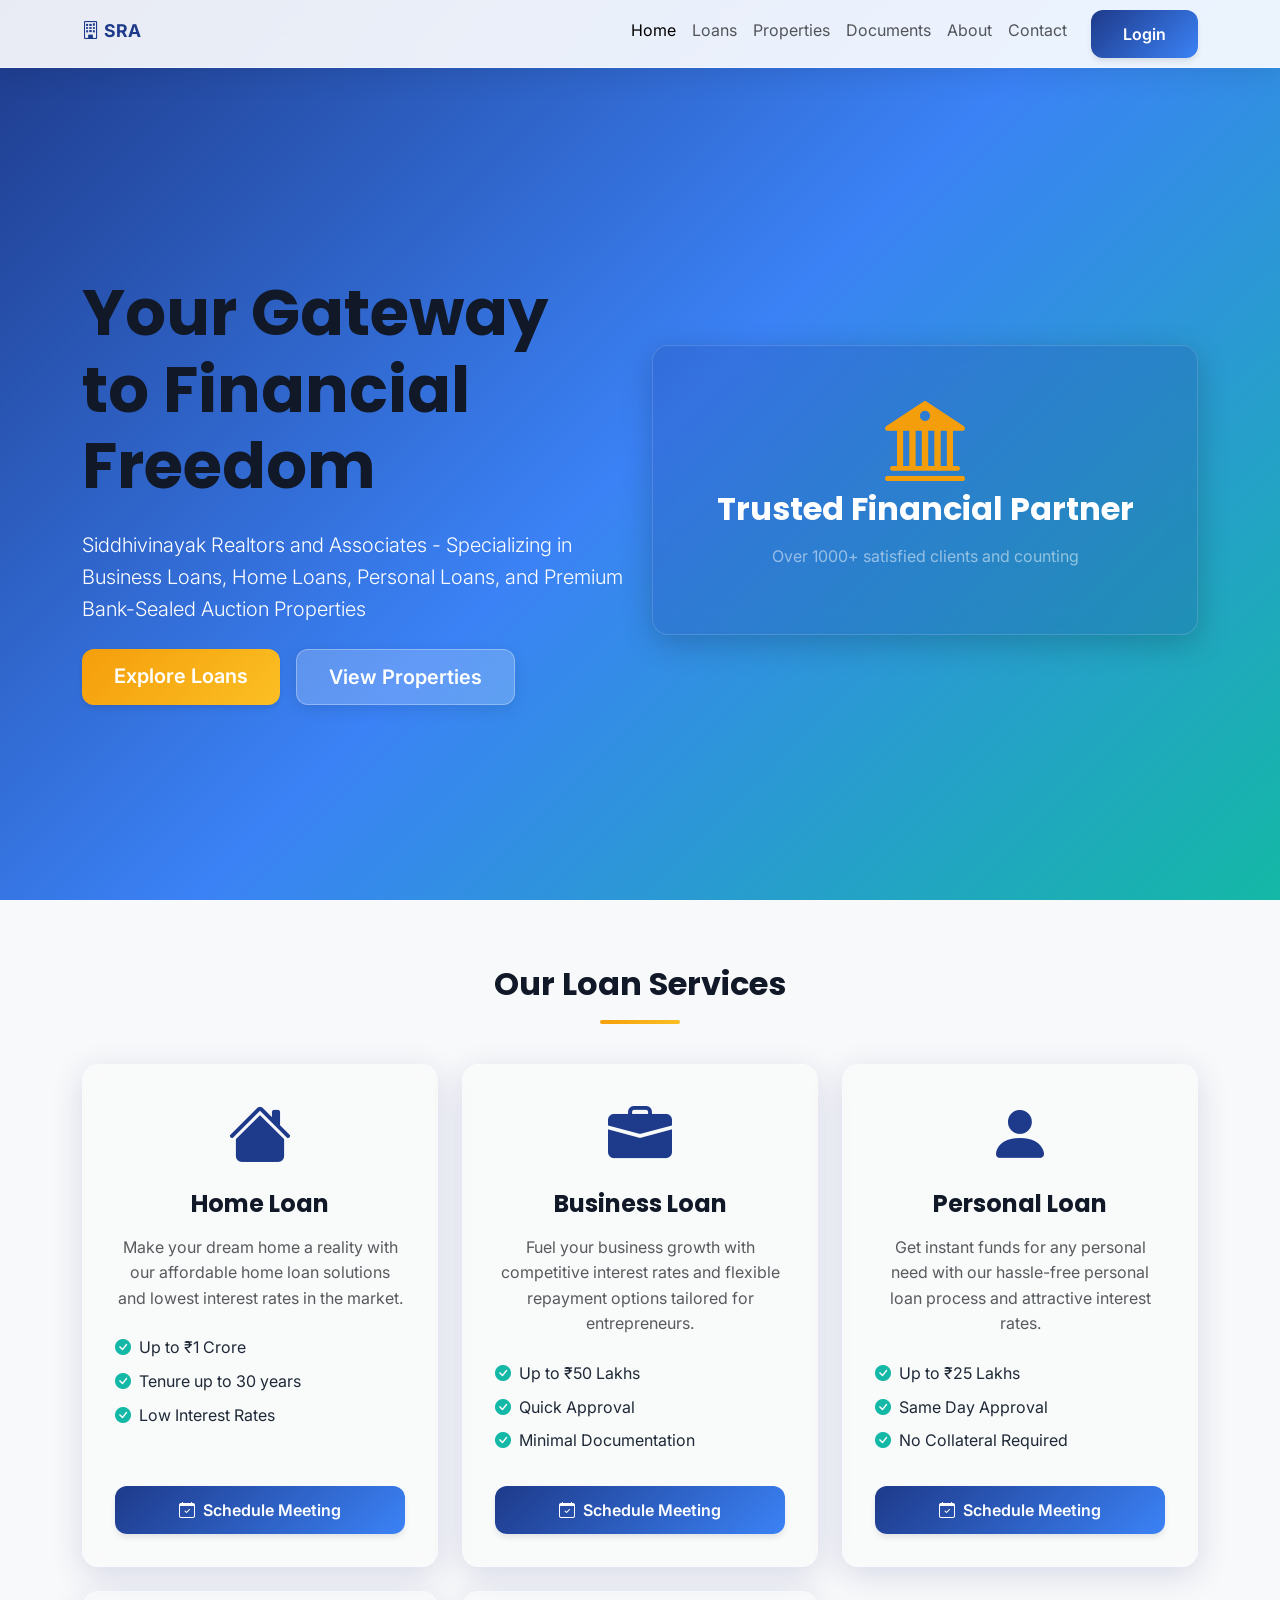
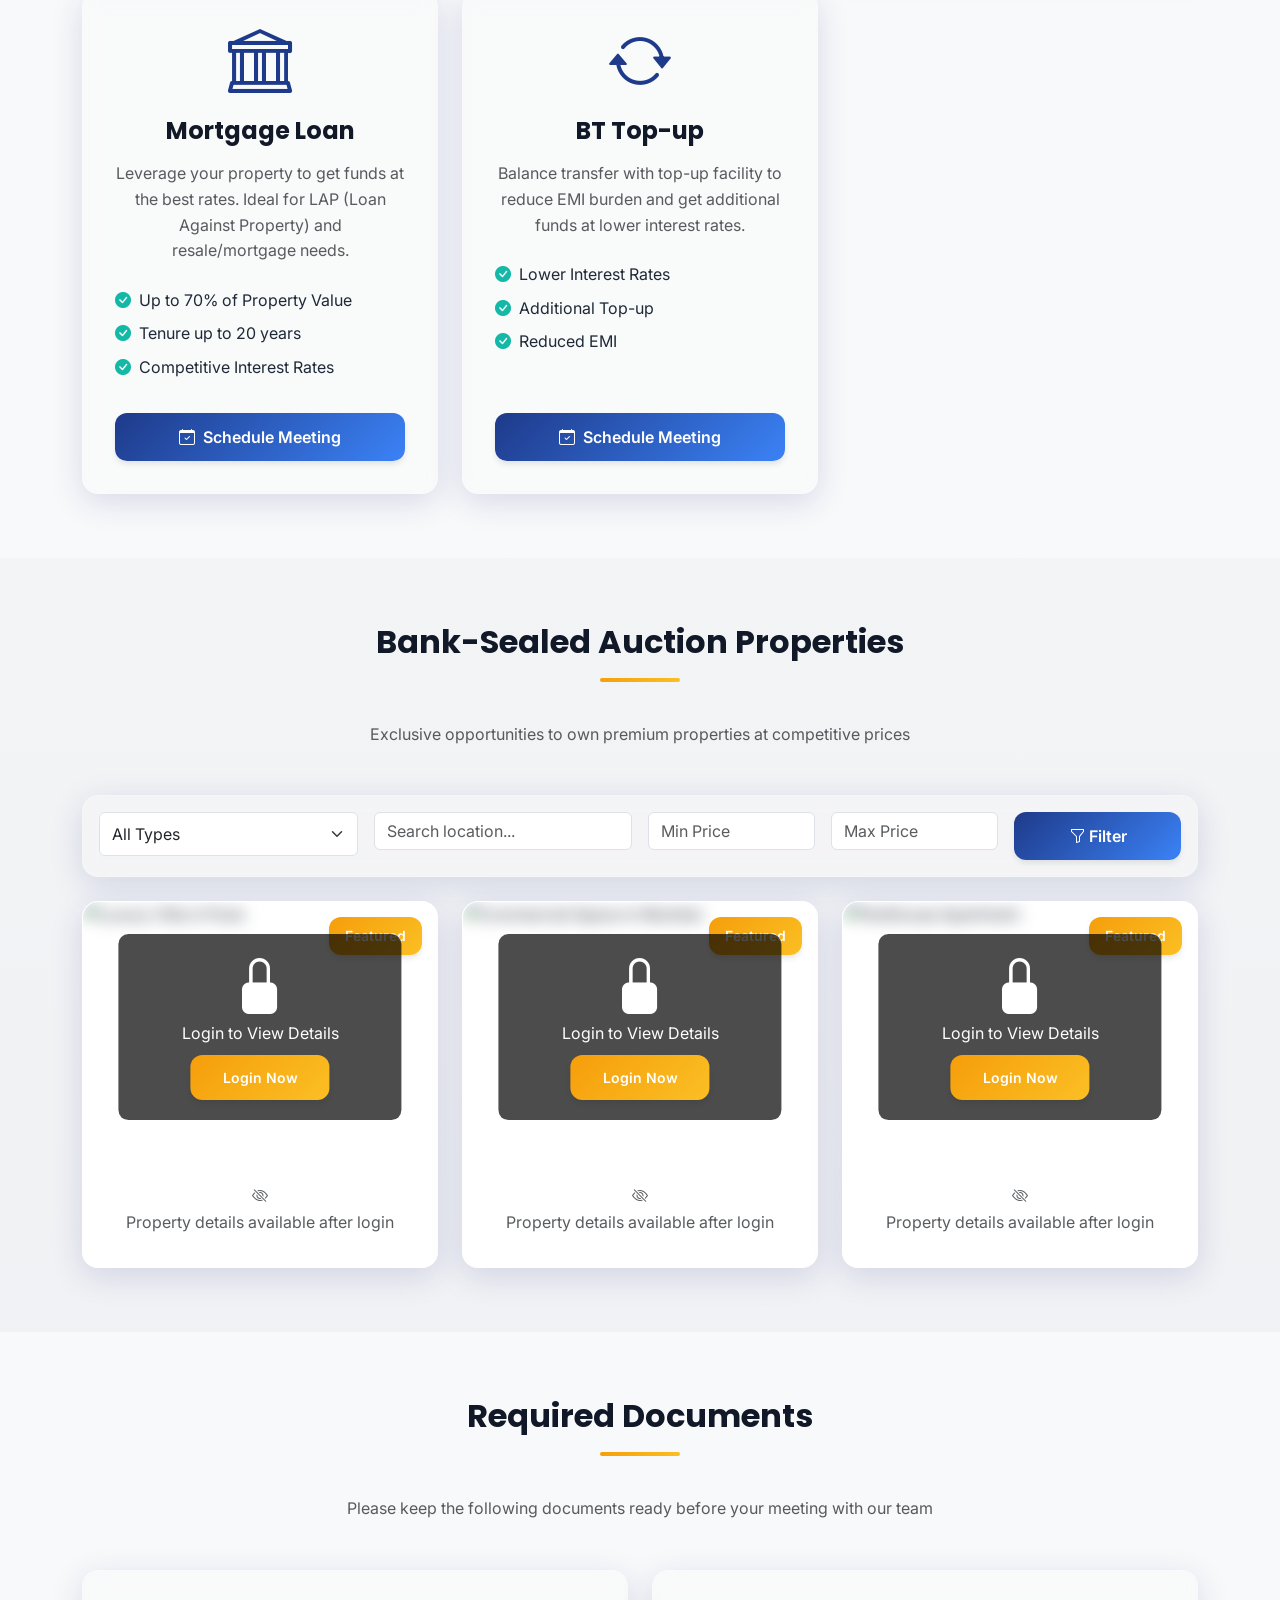
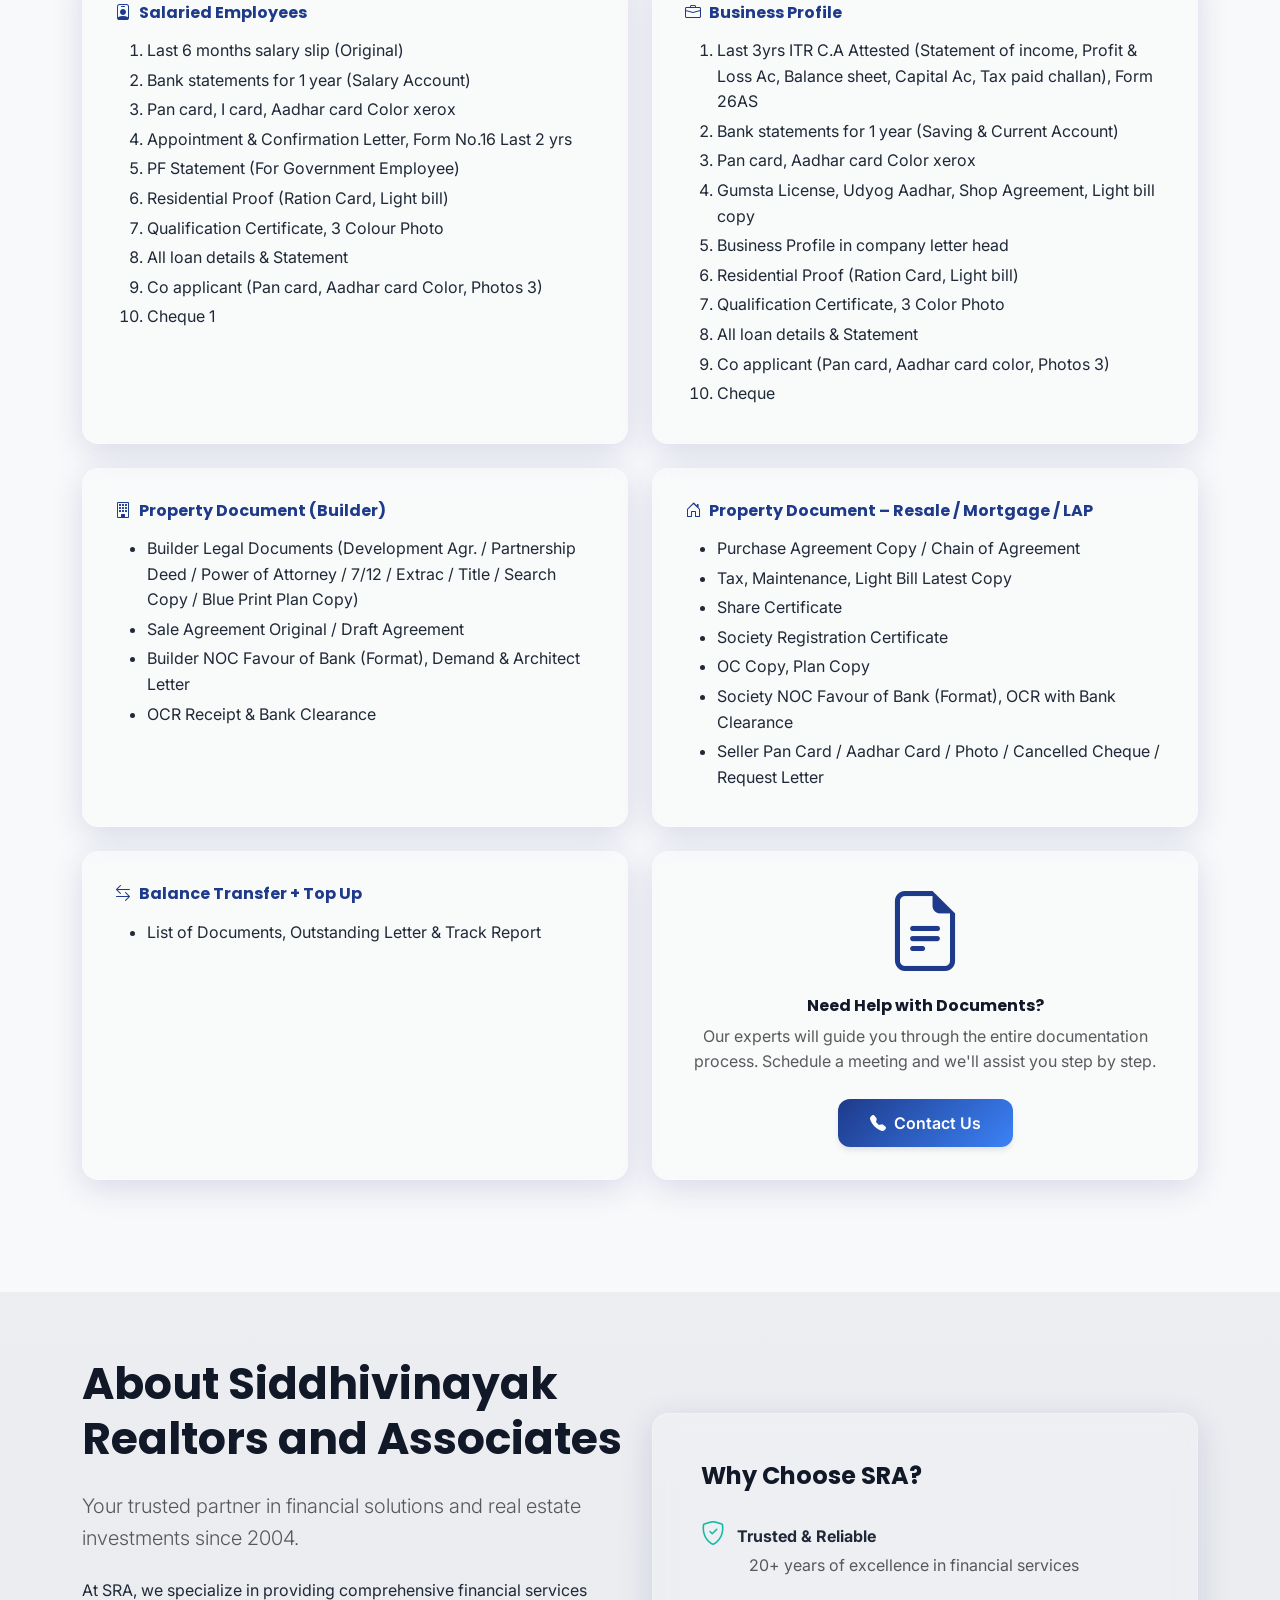
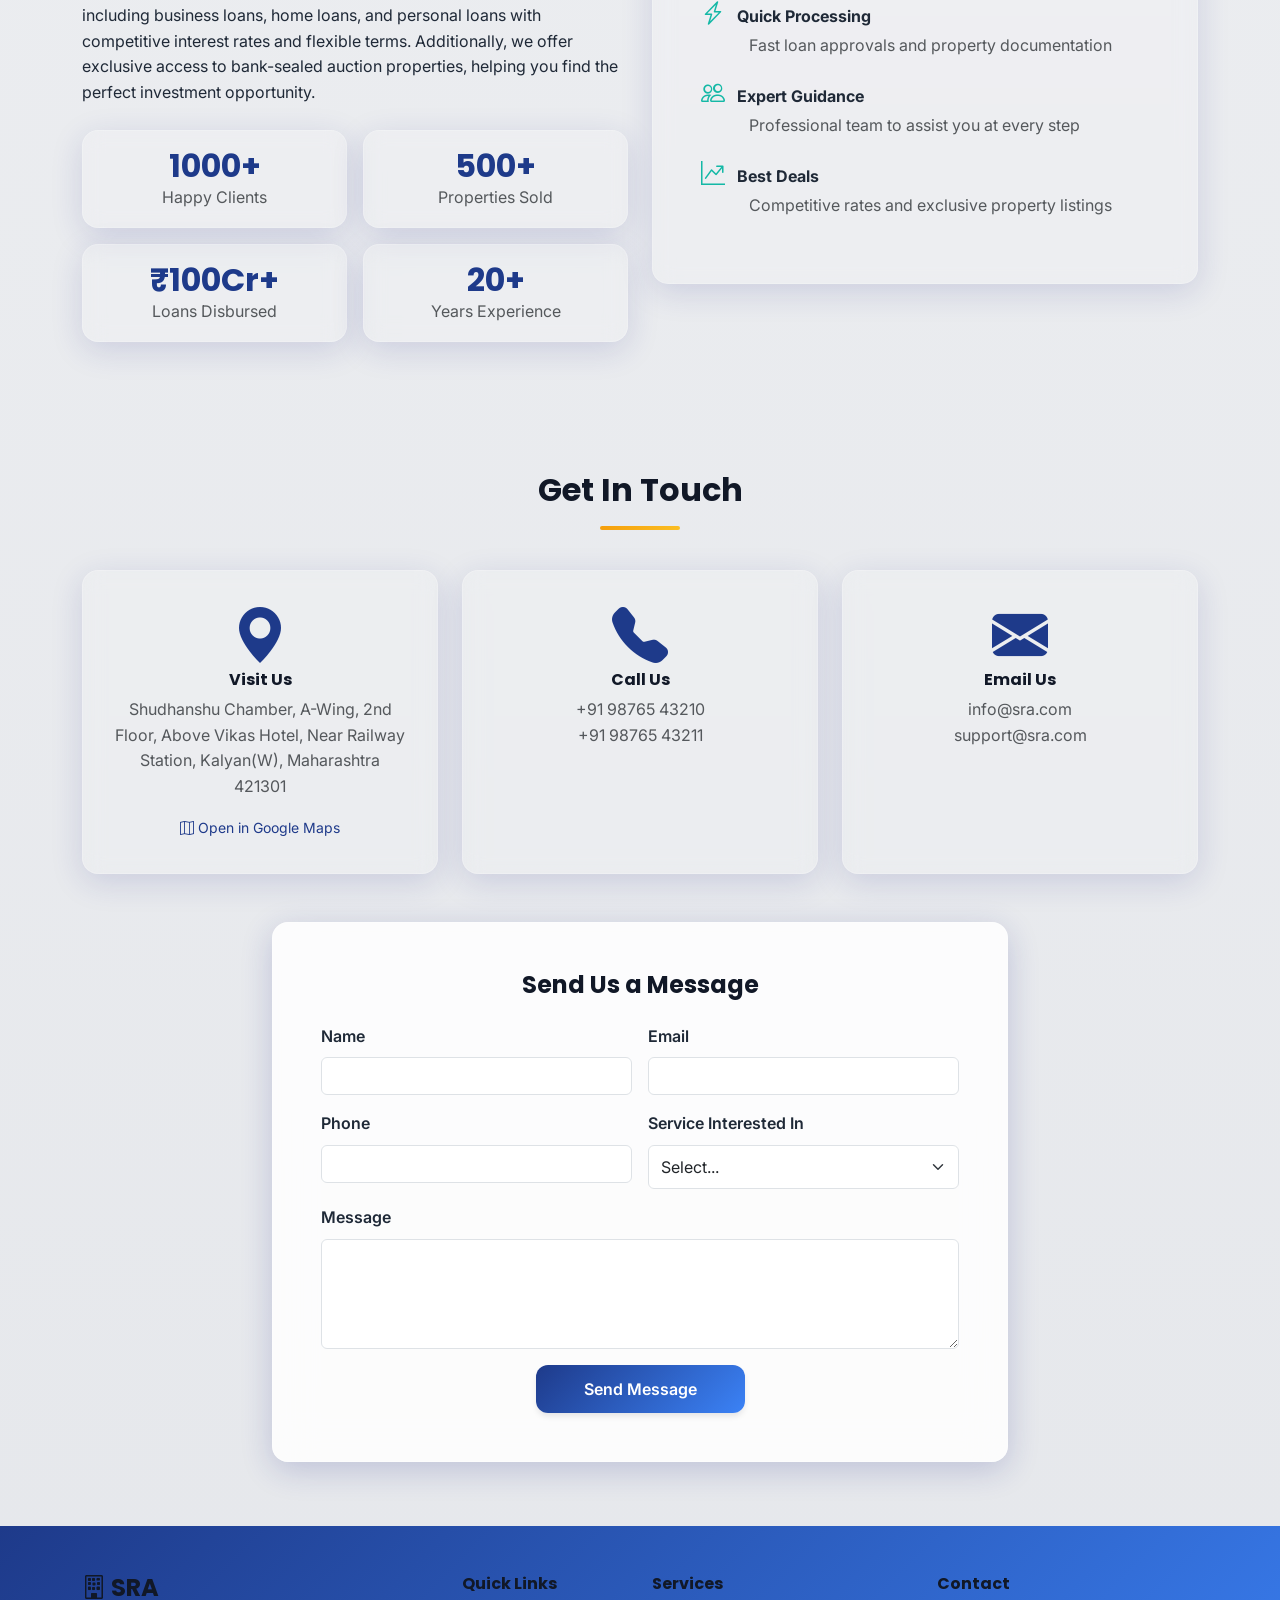
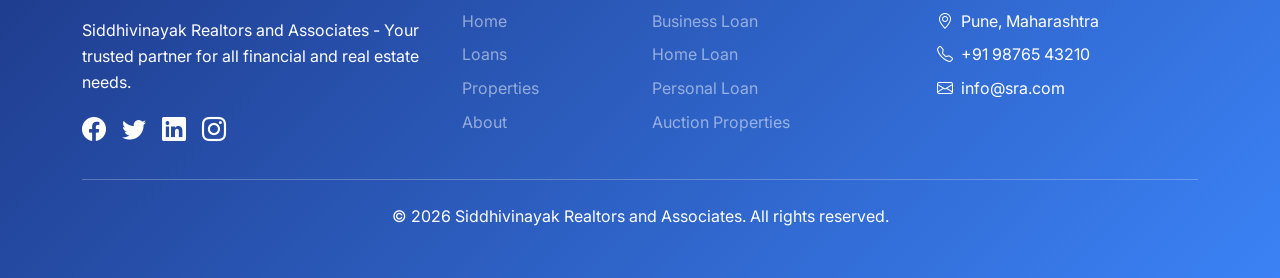
==== commit 095eb57d: "little updates" ====
--- a/index.html
+++ b/index.html
@@ -368,7 +368,7 @@
                 <div class="col-lg-6">
                     <h2 class="mb-4">About Siddhivinayak Realtors and Associates</h2>
                     <p class="lead text-muted mb-4">Your trusted partner in financial solutions and real estate
-                        investments since 2010.</p>
+                        investments since 2004.</p>
                     <p class="mb-4">At SRA, we specialize in providing comprehensive financial services including
                         business loans, home loans, and personal loans with competitive interest rates and flexible
                         terms. Additionally, we offer exclusive access to bank-sealed auction properties, helping you
@@ -394,7 +394,7 @@
                         </div>
                         <div class="col-6">
                             <div class="glass-card text-center p-3">
-                                <h3 class="text-primary-blue mb-0">14+</h3>
+                                <h3 class="text-primary-blue mb-0">20+</h3>
                                 <p class="text-muted mb-0">Years Experience</p>
                             </div>
                         </div>
@@ -406,7 +406,7 @@
                         <div class="mb-3">
                             <i class="bi bi-shield-check text-teal fs-4 me-2"></i>
                             <strong>Trusted & Reliable</strong>
-                            <p class="text-muted ms-5">14+ years of excellence in financial services</p>
+                            <p class="text-muted ms-5">20+ years of excellence in financial services</p>
                         </div>
                         <div class="mb-3">
                             <i class="bi bi-lightning-charge text-teal fs-4 me-2"></i>
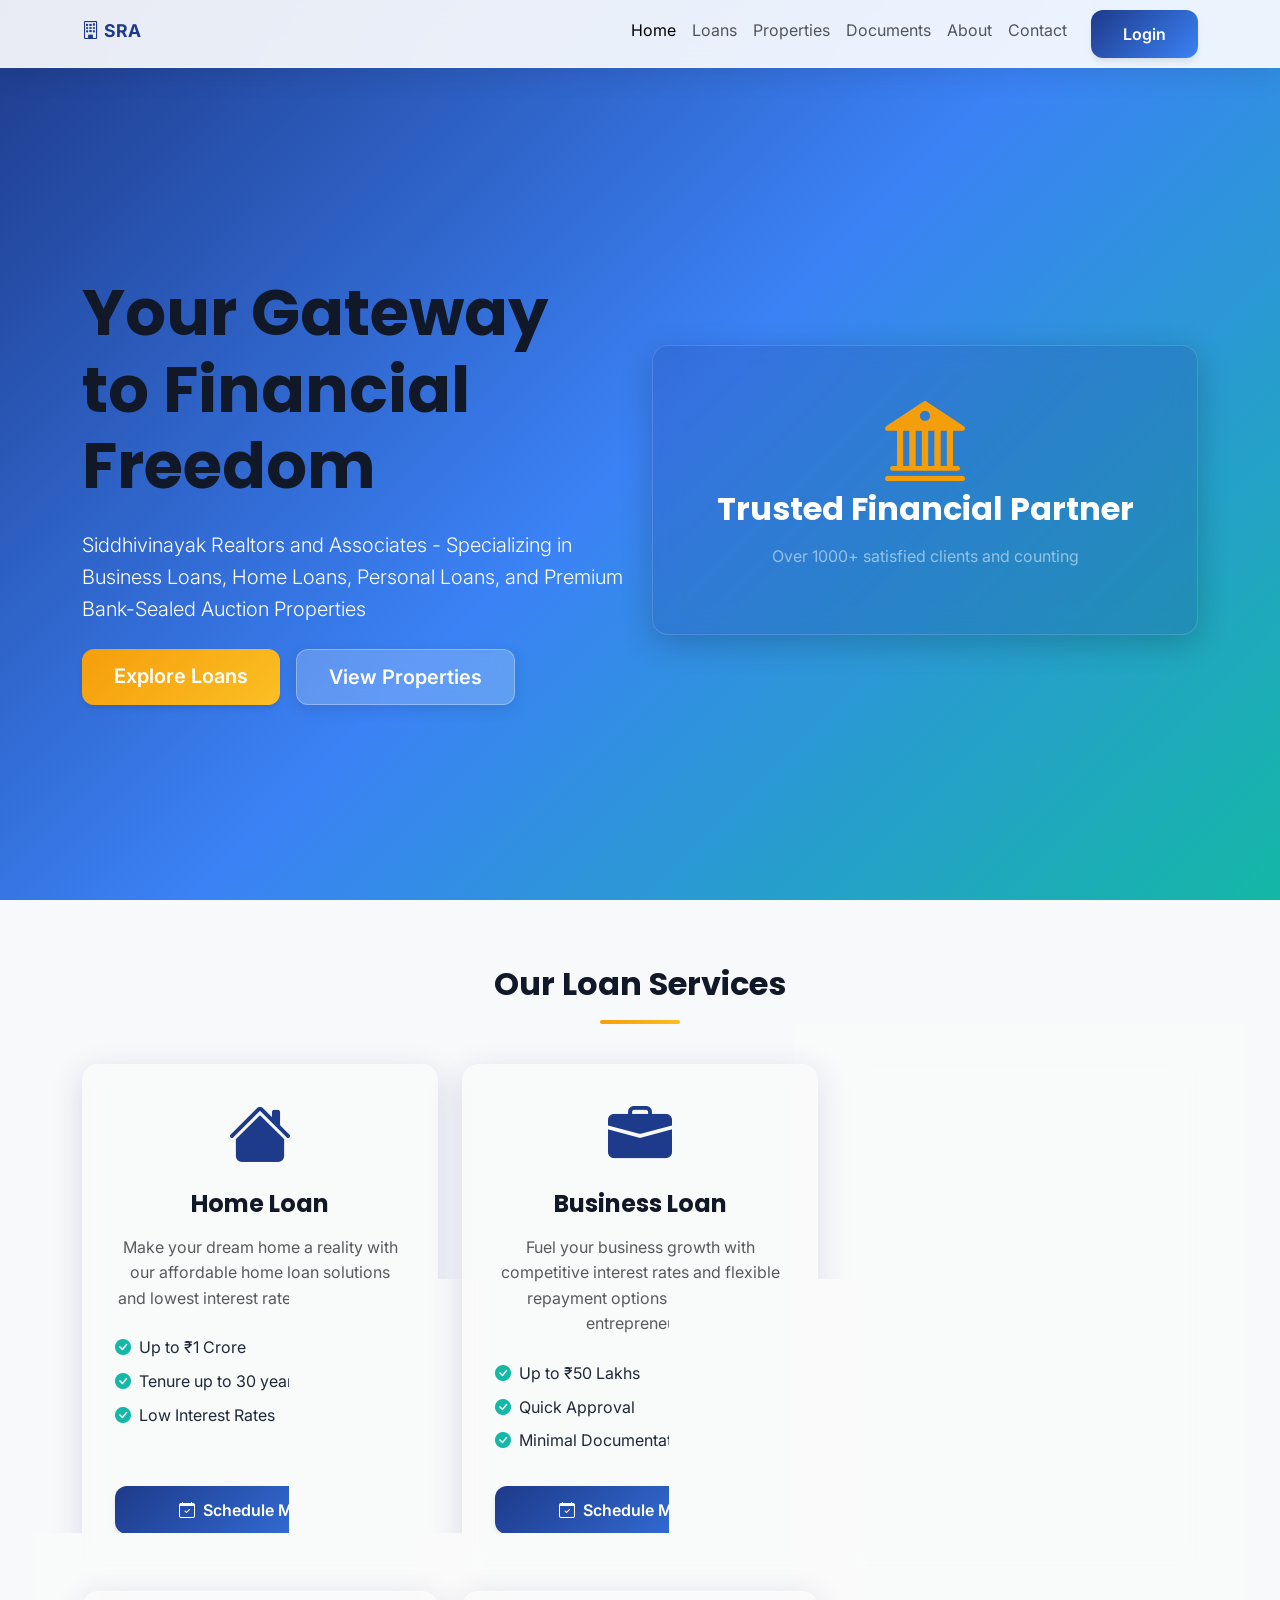
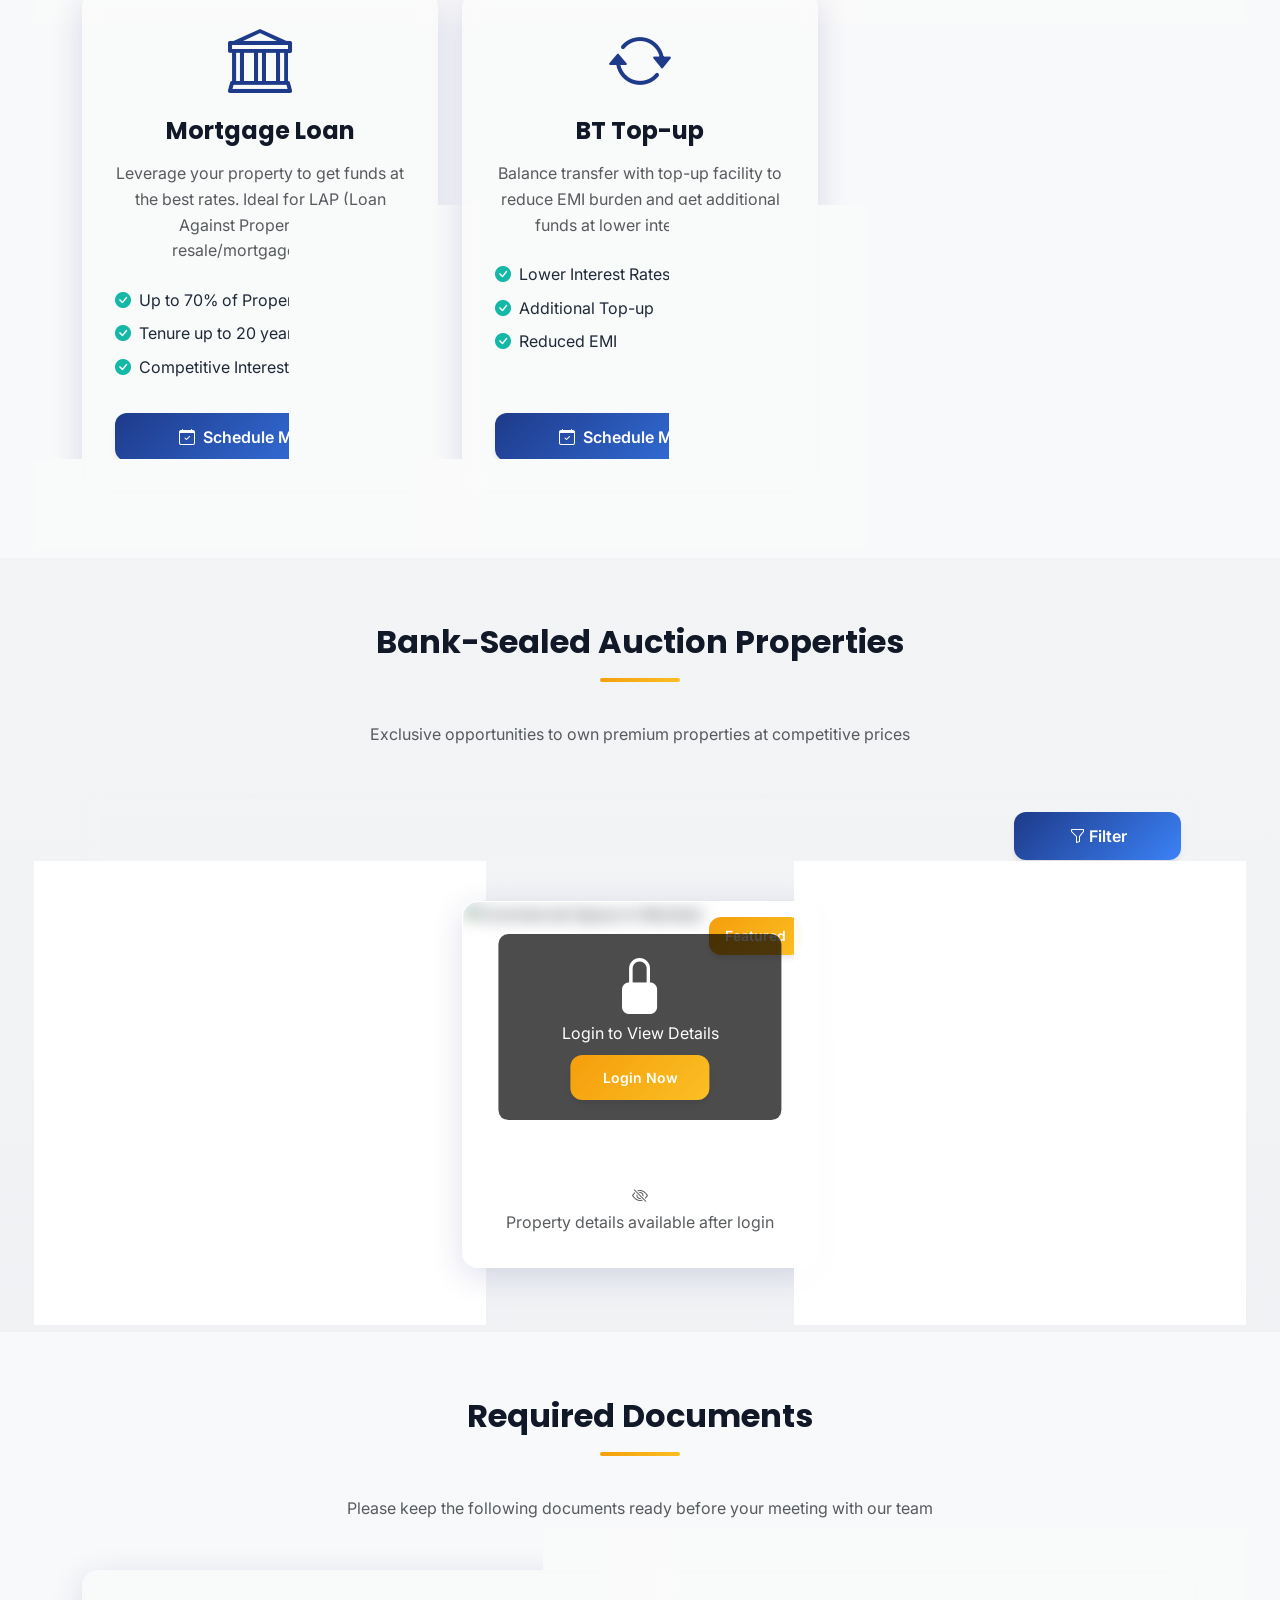
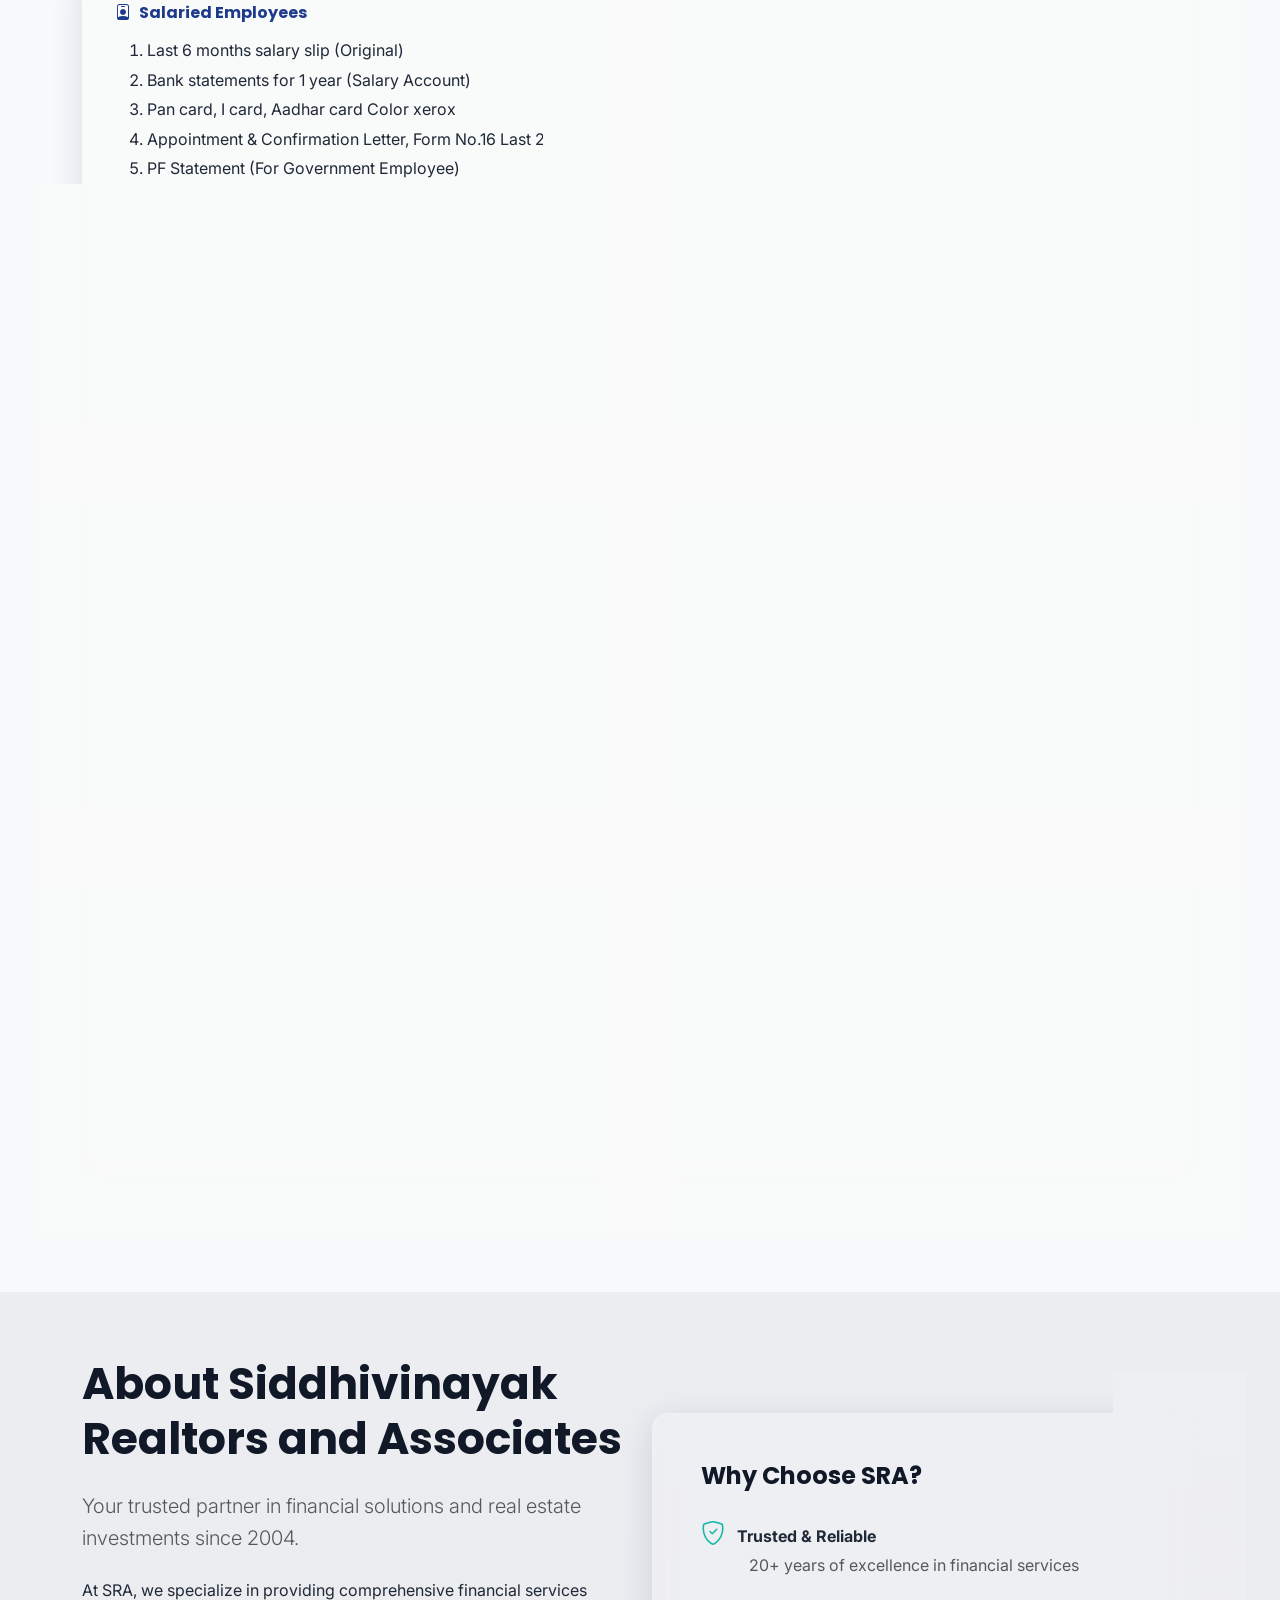
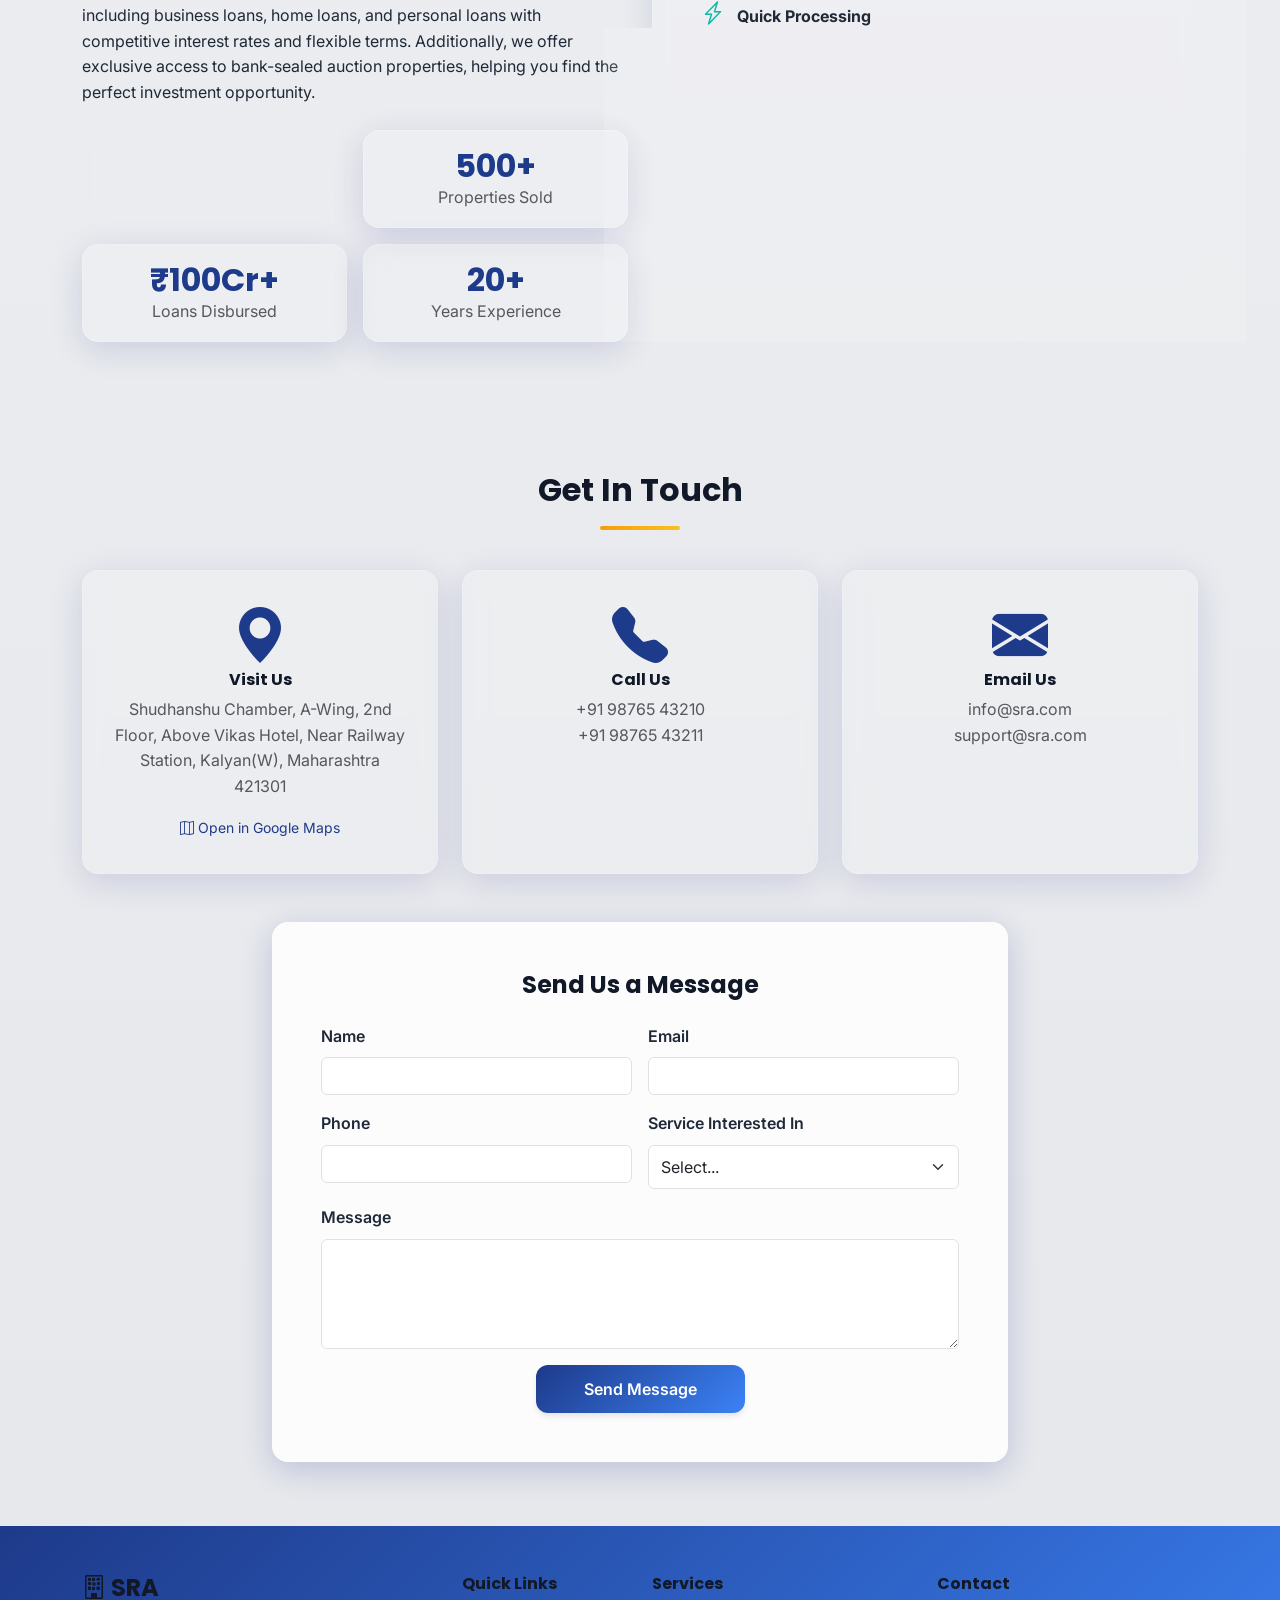
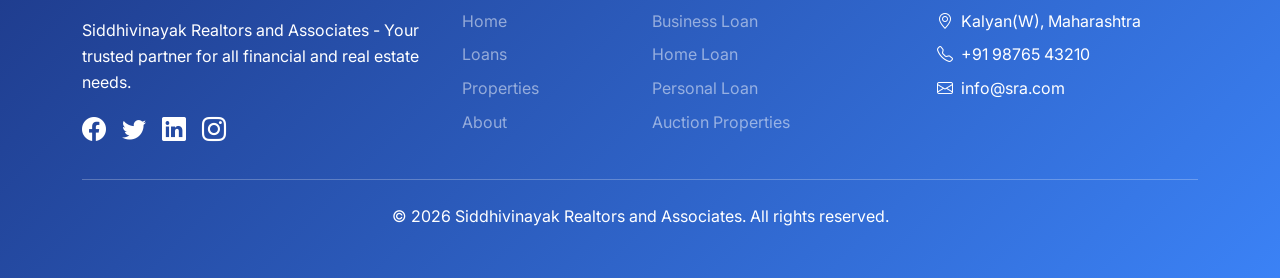
==== commit 704f7d13: "Update index.html" ====
--- a/index.html
+++ b/index.html
@@ -1234,7 +1234,7 @@
                 <div class="col-lg-3">
                     <h5 class="mb-3">Contact</h5>
                     <ul class="list-unstyled">
-                        <li class="mb-2"><i class="bi bi-geo-alt me-2"></i>Pune, Maharashtra</li>
+                        <li class="mb-2"><i class="bi bi-geo-alt me-2"></i>Kalyan(W), Maharashtra</li>
                         <li class="mb-2"><i class="bi bi-telephone me-2"></i>+91 98765 43210</li>
                         <li class="mb-2"><i class="bi bi-envelope me-2"></i>info@sra.com</li>
                     </ul>
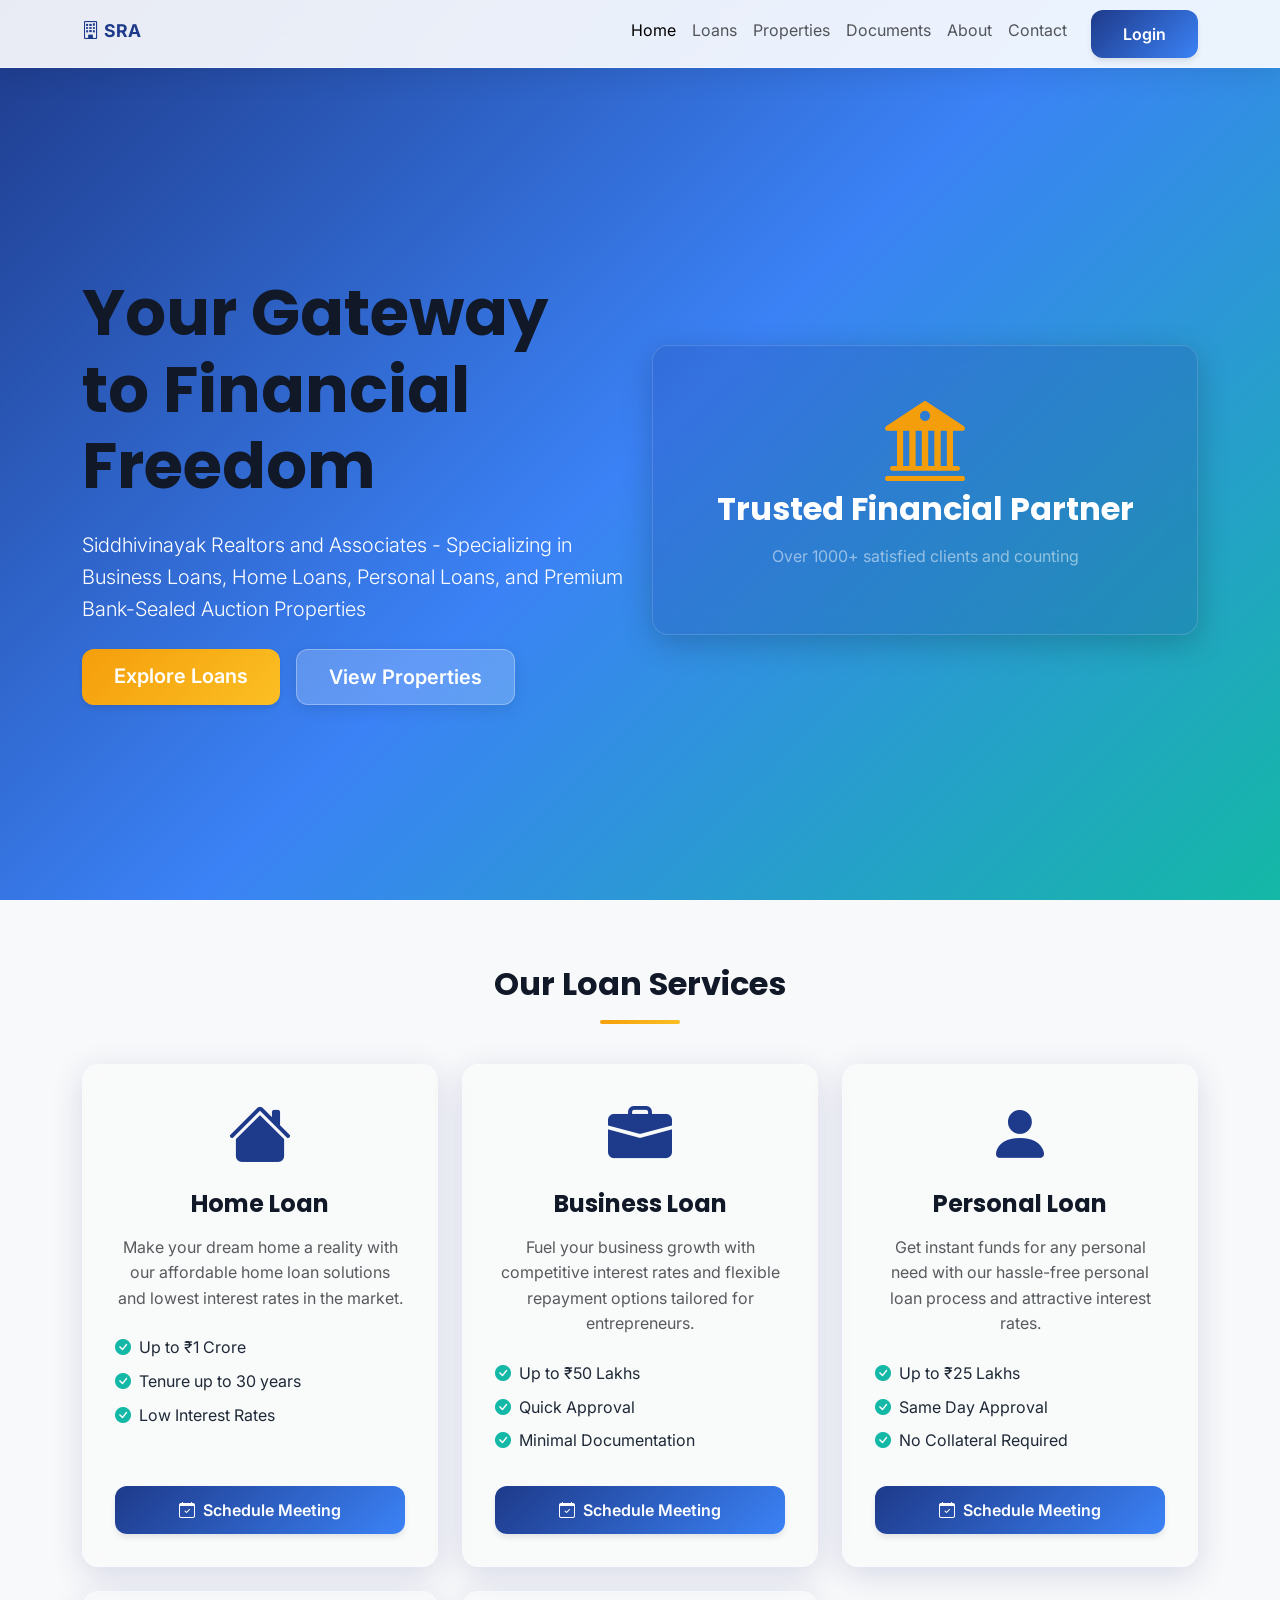
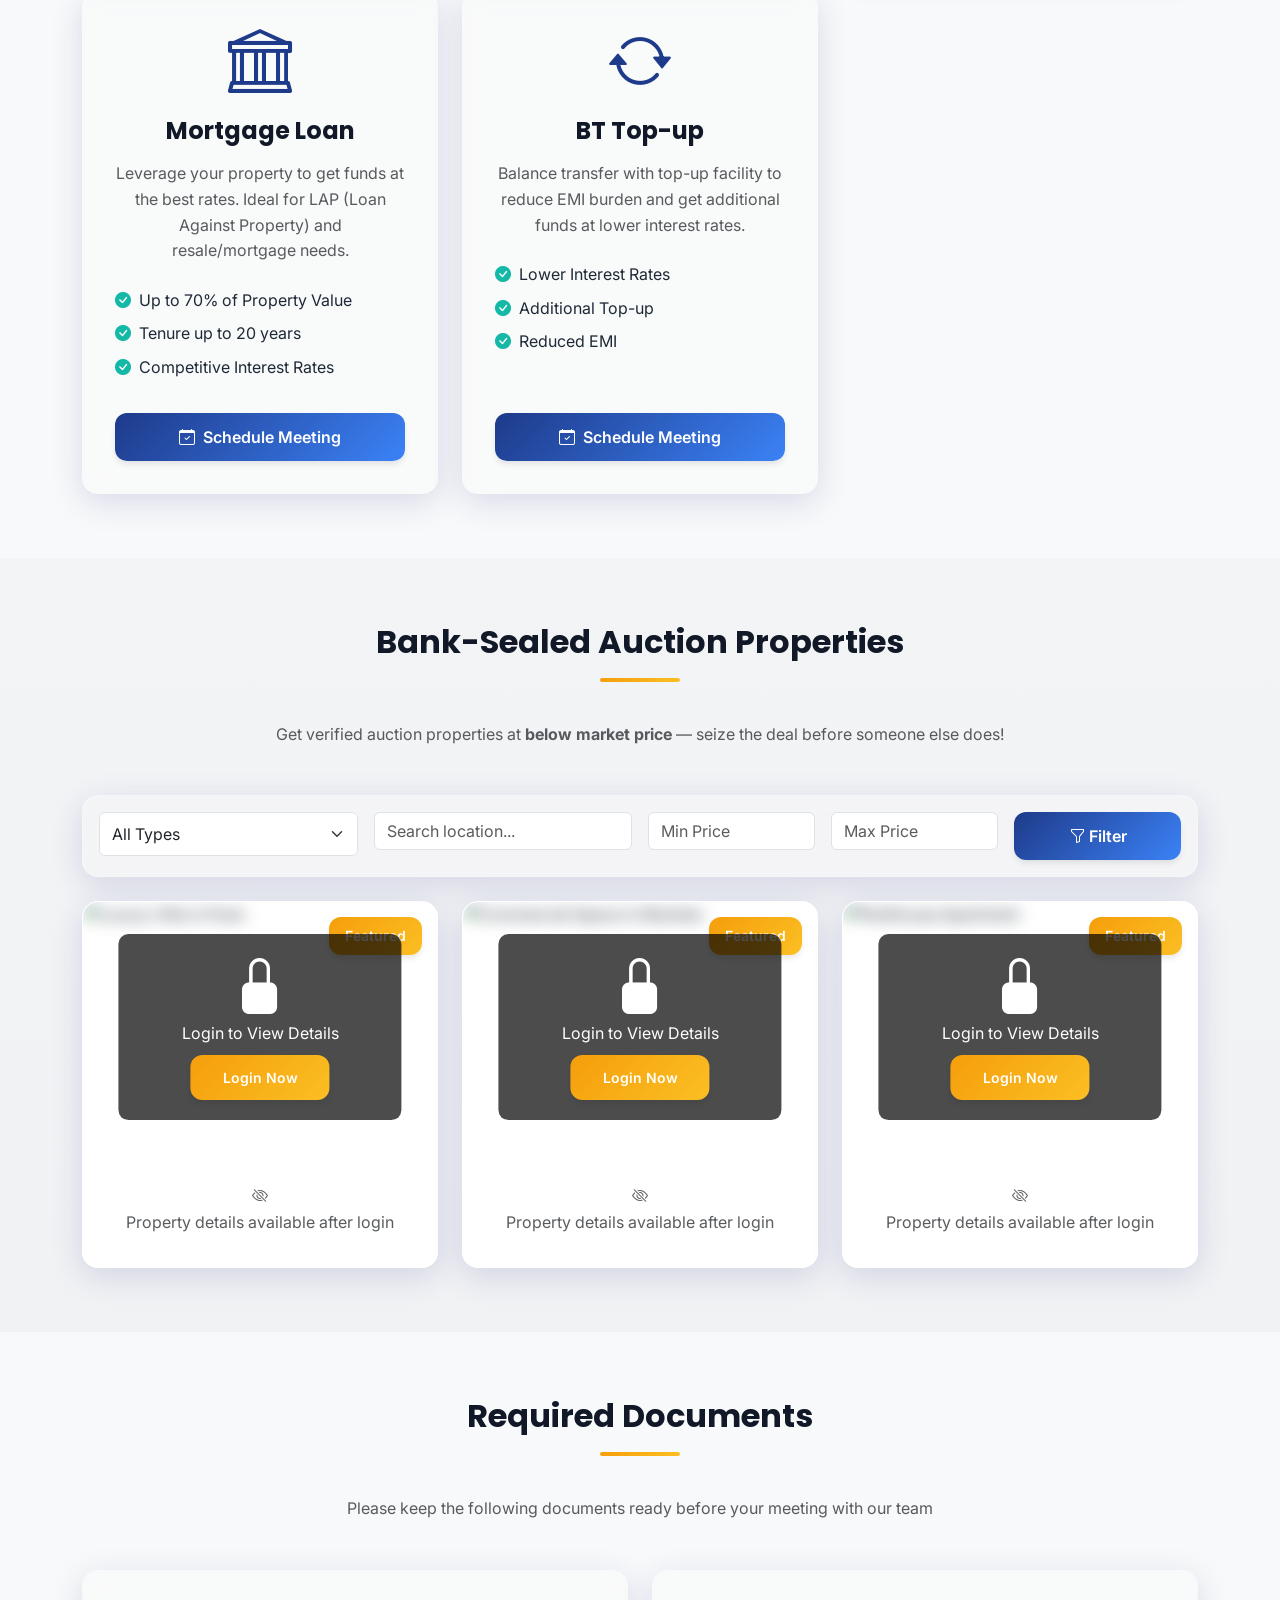
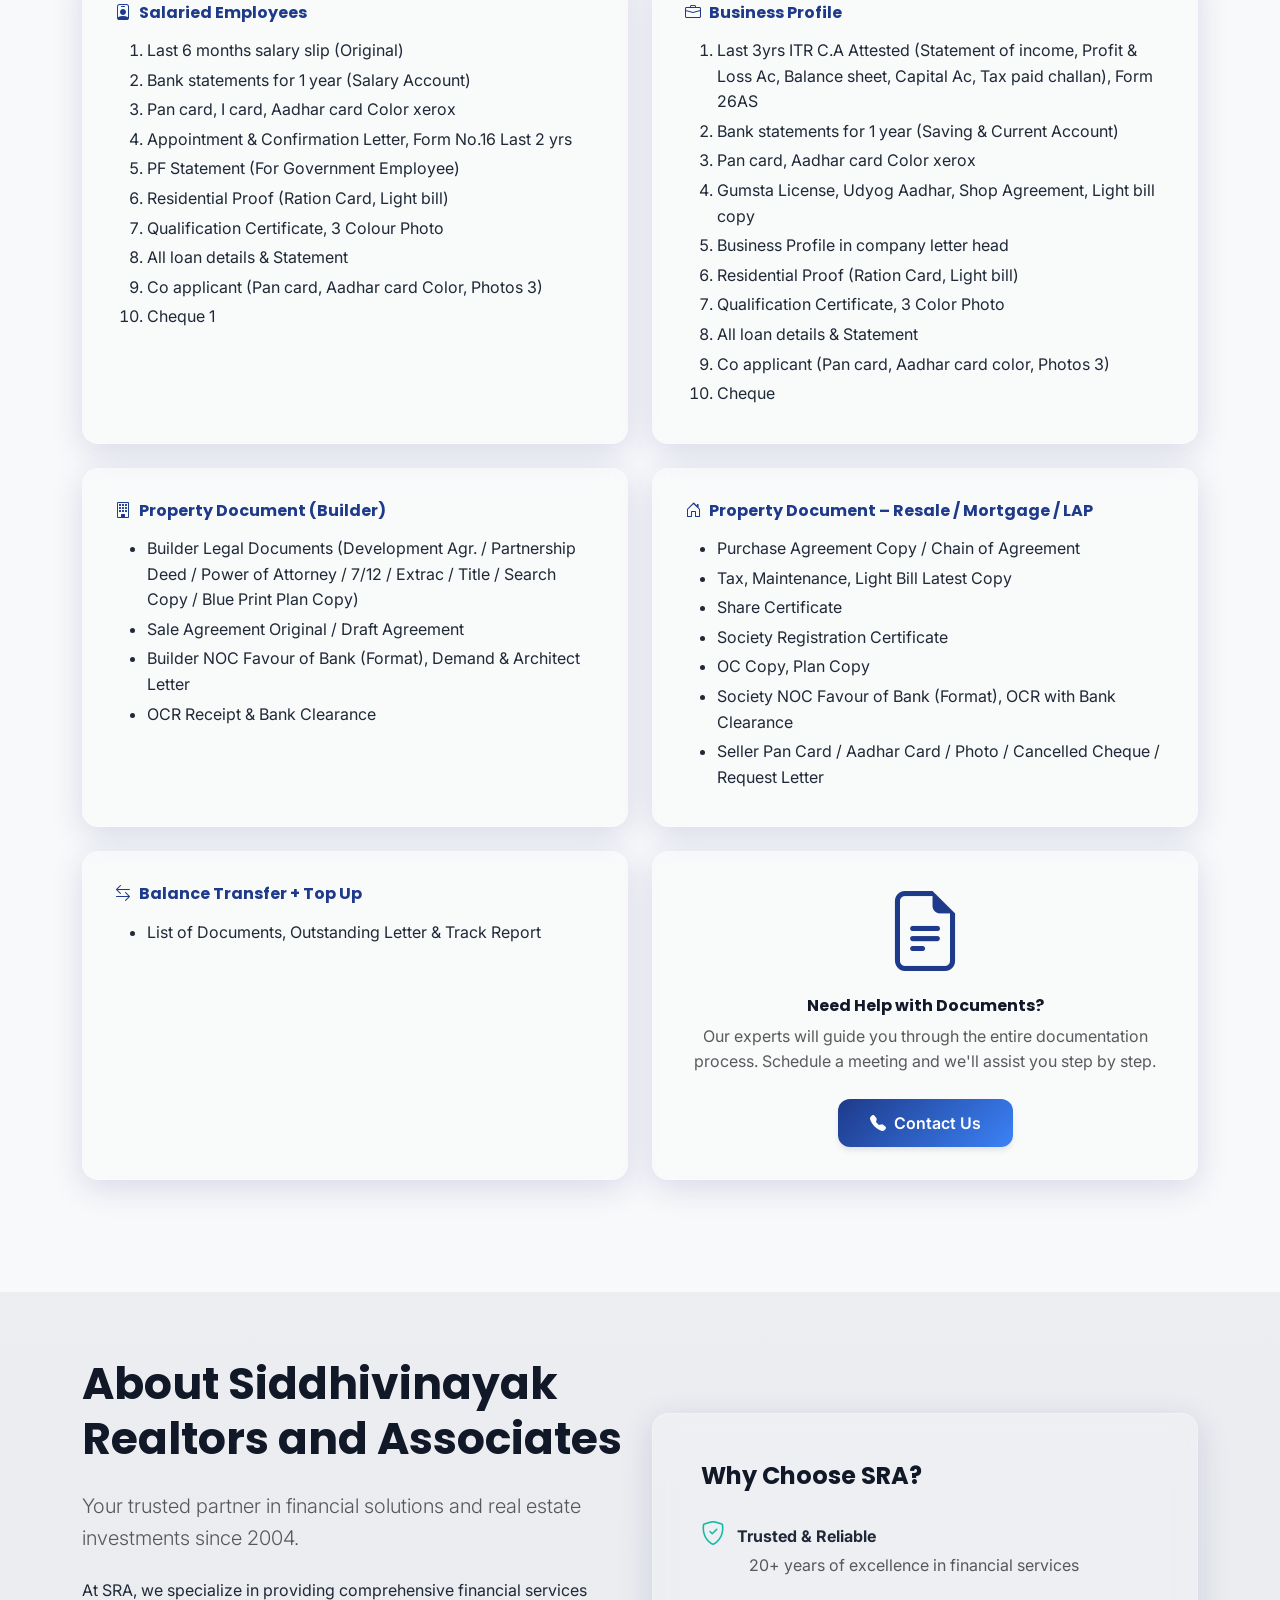
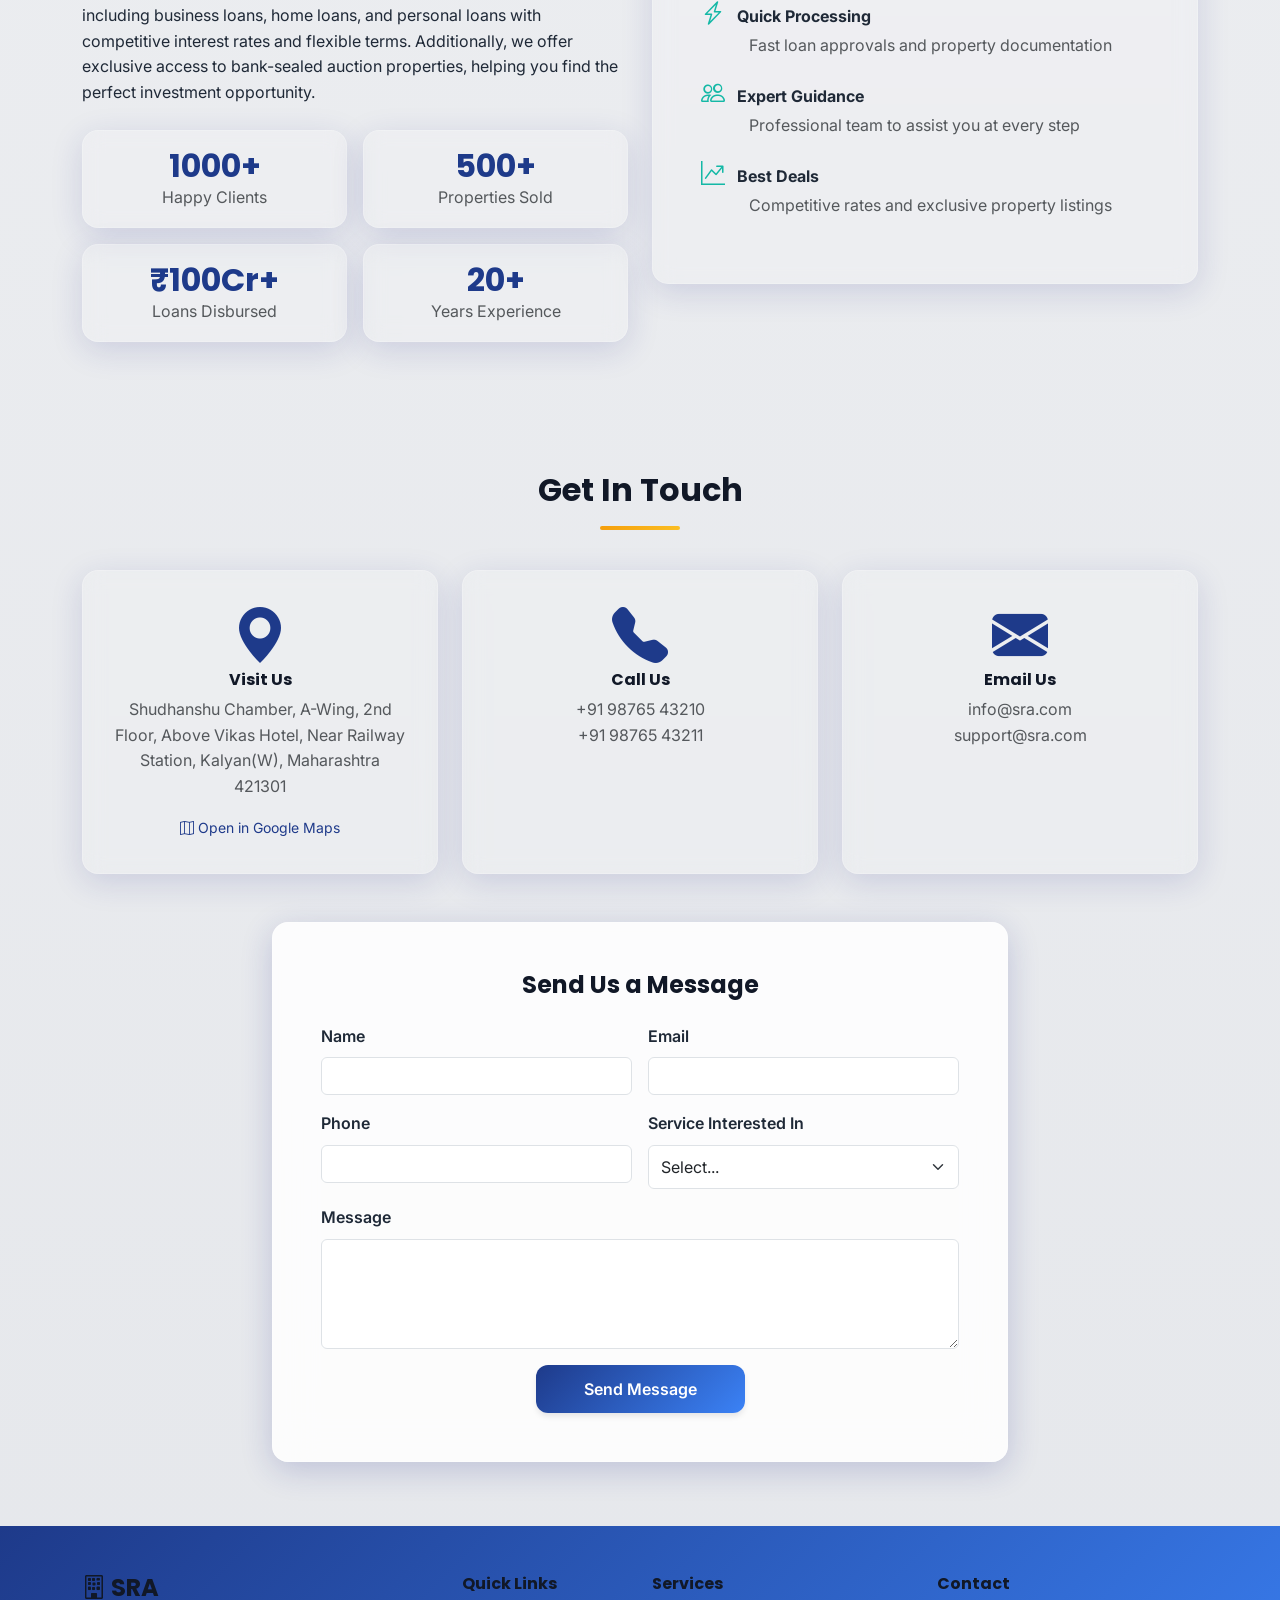
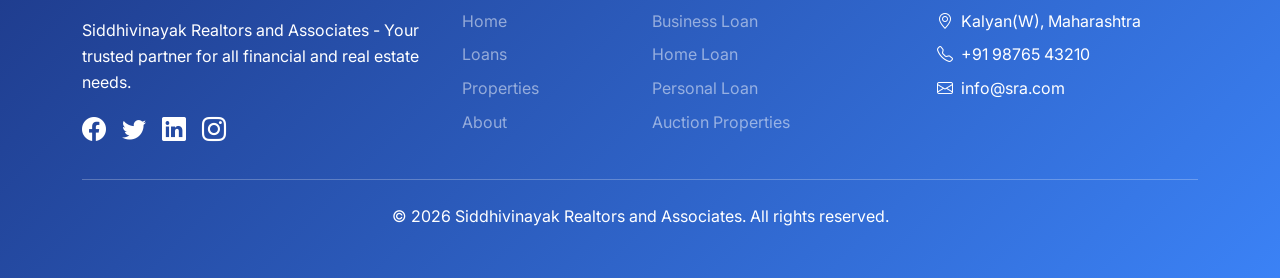
==== commit 00b035fa: "location and auction properties changes" ====
--- a/index.html
+++ b/index.html
@@ -214,8 +214,8 @@
     <section id="properties" class="section">
         <div class="container">
             <h2 class="section-title">Bank-Sealed Auction Properties</h2>
-            <p class="text-center text-muted mb-5">Exclusive opportunities to own premium properties at competitive
-                prices</p>
+            <p class="text-center text-muted mb-5">Get verified auction properties at <strong>below market
+                    price</strong> — seize the deal before someone else does!</p>
 
             <!-- Filter Options -->
             <div class="row mb-4">
@@ -226,8 +226,6 @@
                                 <select class="form-select" id="filterType">
                                     <option value="all">All Types</option>
                                     <option value="residential">Residential</option>
-                                    <option value="commercial">Commercial</option>
-                                    <option value="land">Land</option>
                                 </select>
                             </div>
                             <div class="col-md-3">
@@ -629,6 +627,18 @@
                                             <option value="Ulwe, Navi Mumbai">Ulwe</option>
                                             <option value="Vashi, Navi Mumbai">Vashi</option>
                                         </optgroup>
+                                        <optgroup label="🏘️ Panvel">
+                                            <option value="Panvel, Panvel">Panvel (Main)</option>
+                                            <option value="New Panvel, Panvel">New Panvel</option>
+                                            <option value="Old Panvel, Panvel">Old Panvel</option>
+                                            <option value="Karanjade, Panvel">Karanjade</option>
+                                            <option value="Kalundre, Panvel">Kalundre</option>
+                                            <option value="Roadpali, Panvel">Roadpali</option>
+                                            <option value="Khanda Colony, Panvel">Khanda Colony</option>
+                                            <option value="Khandeshwar, Panvel">Khandeshwar</option>
+                                            <option value="Pushpak Nagar, Panvel">Pushpak Nagar</option>
+                                            <option value="Adai, Panvel">Adai</option>
+                                        </optgroup>
                                         <optgroup label="🍇 Nashik">
                                             <option value="Ambad, Nashik">Ambad</option>
                                             <option value="Cidco, Nashik">Cidco</option>
@@ -674,6 +684,26 @@
                                             <option value="Wagholi, Pune">Wagholi</option>
                                             <option value="Warje, Pune">Warje</option>
                                             <option value="Yerawada, Pune">Yerawada</option>
+                                        </optgroup>
+                                        <optgroup label="🚂 Kalyan & Beyond">
+                                            <option value="Kalyan, Kalyan">Kalyan</option>
+                                            <option value="Kalyan West, Kalyan">Kalyan West</option>
+                                            <option value="Kalyan East, Kalyan">Kalyan East</option>
+                                            <option value="Ulhasnagar, Kalyan">Ulhasnagar</option>
+                                            <option value="Ambernath, Kalyan">Ambernath</option>
+                                            <option value="Badlapur, Kalyan">Badlapur</option>
+                                            <option value="Badlapur East, Kalyan">Badlapur East</option>
+                                            <option value="Vangani, Kalyan">Vangani</option>
+                                            <option value="Shelu, Kalyan">Shelu</option>
+                                            <option value="Neral, Kalyan">Neral</option>
+                                            <option value="Bhivpuri Road, Kalyan">Bhivpuri Road</option>
+                                            <option value="Titwala, Kalyan">Titwala</option>
+                                            <option value="Khadavli, Kalyan">Khadavli</option>
+                                            <option value="Vasind, Kalyan">Vasind</option>
+                                            <option value="Asangaon, Kalyan">Asangaon</option>
+                                            <option value="Atgaon, Kalyan">Atgaon</option>
+                                            <option value="Khardi, Kalyan">Khardi</option>
+                                            <option value="Kasara, Kalyan">Kasara</option>
                                         </optgroup>
                                     </select>
                                 </div>
@@ -1116,6 +1146,18 @@
                                             <option value="Ulwe, Navi Mumbai">Ulwe</option>
                                             <option value="Vashi, Navi Mumbai">Vashi</option>
                                         </optgroup>
+                                        <optgroup label="🏘️ Panvel">
+                                            <option value="Panvel, Panvel">Panvel (Main)</option>
+                                            <option value="New Panvel, Panvel">New Panvel</option>
+                                            <option value="Old Panvel, Panvel">Old Panvel</option>
+                                            <option value="Karanjade, Panvel">Karanjade</option>
+                                            <option value="Kalundre, Panvel">Kalundre</option>
+                                            <option value="Roadpali, Panvel">Roadpali</option>
+                                            <option value="Khanda Colony, Panvel">Khanda Colony</option>
+                                            <option value="Khandeshwar, Panvel">Khandeshwar</option>
+                                            <option value="Pushpak Nagar, Panvel">Pushpak Nagar</option>
+                                            <option value="Adai, Panvel">Adai</option>
+                                        </optgroup>
                                         <optgroup label="🍇 Nashik">
                                             <option value="Ambad, Nashik">Ambad</option>
                                             <option value="Cidco, Nashik">Cidco</option>
@@ -1162,6 +1204,26 @@
                                             <option value="Warje, Pune">Warje</option>
                                             <option value="Yerawada, Pune">Yerawada</option>
                                         </optgroup>
+                                        <optgroup label="🚂 Kalyan & Beyond">
+                                            <option value="Kalyan, Kalyan">Kalyan</option>
+                                            <option value="Kalyan West, Kalyan">Kalyan West</option>
+                                            <option value="Kalyan East, Kalyan">Kalyan East</option>
+                                            <option value="Ulhasnagar, Kalyan">Ulhasnagar</option>
+                                            <option value="Ambernath, Kalyan">Ambernath</option>
+                                            <option value="Badlapur, Kalyan">Badlapur</option>
+                                            <option value="Badlapur East, Kalyan">Badlapur East</option>
+                                            <option value="Vangani, Kalyan">Vangani</option>
+                                            <option value="Shelu, Kalyan">Shelu</option>
+                                            <option value="Neral, Kalyan">Neral</option>
+                                            <option value="Bhivpuri Road, Kalyan">Bhivpuri Road</option>
+                                            <option value="Titwala, Kalyan">Titwala</option>
+                                            <option value="Khadavli, Kalyan">Khadavli</option>
+                                            <option value="Vasind, Kalyan">Vasind</option>
+                                            <option value="Asangaon, Kalyan">Asangaon</option>
+                                            <option value="Atgaon, Kalyan">Atgaon</option>
+                                            <option value="Khardi, Kalyan">Khardi</option>
+                                            <option value="Kasara, Kalyan">Kasara</option>
+                                        </optgroup>
                                     </select>
                                 </div>
                                 <div class="col-md-6">
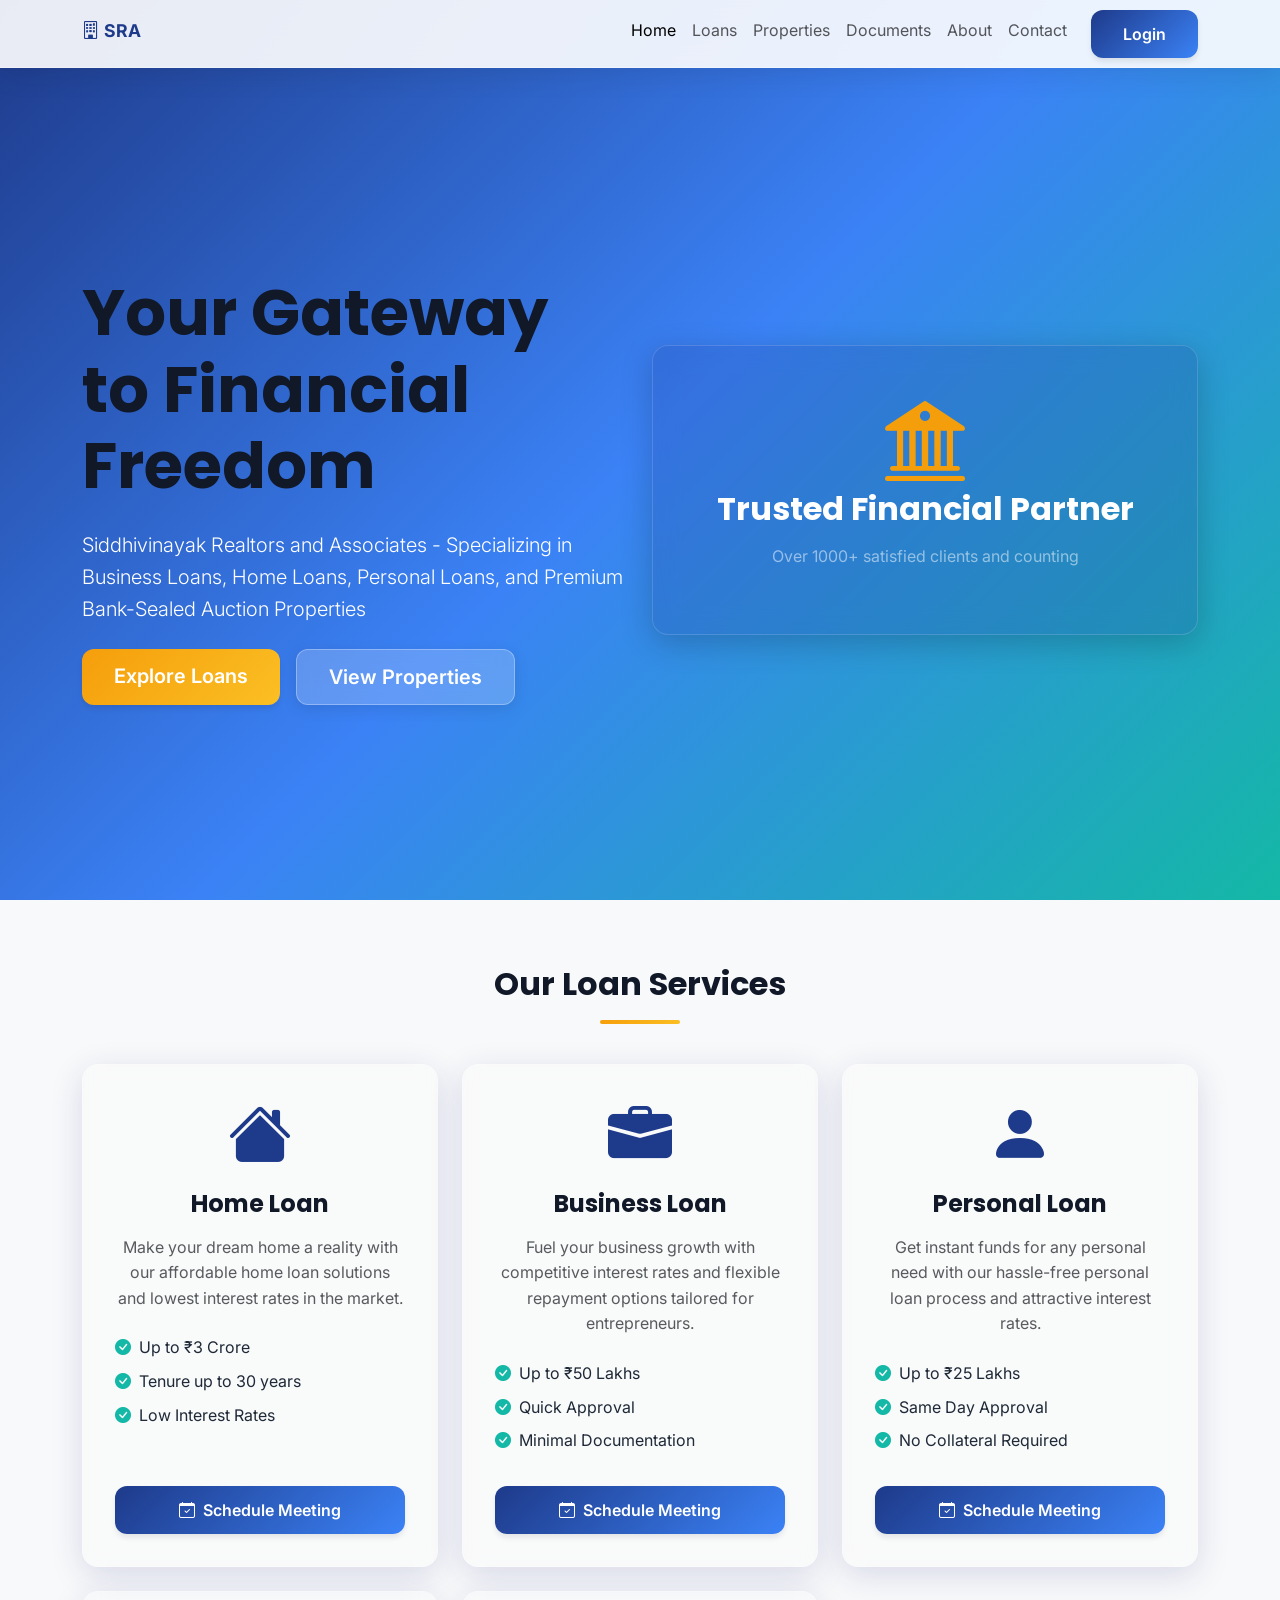
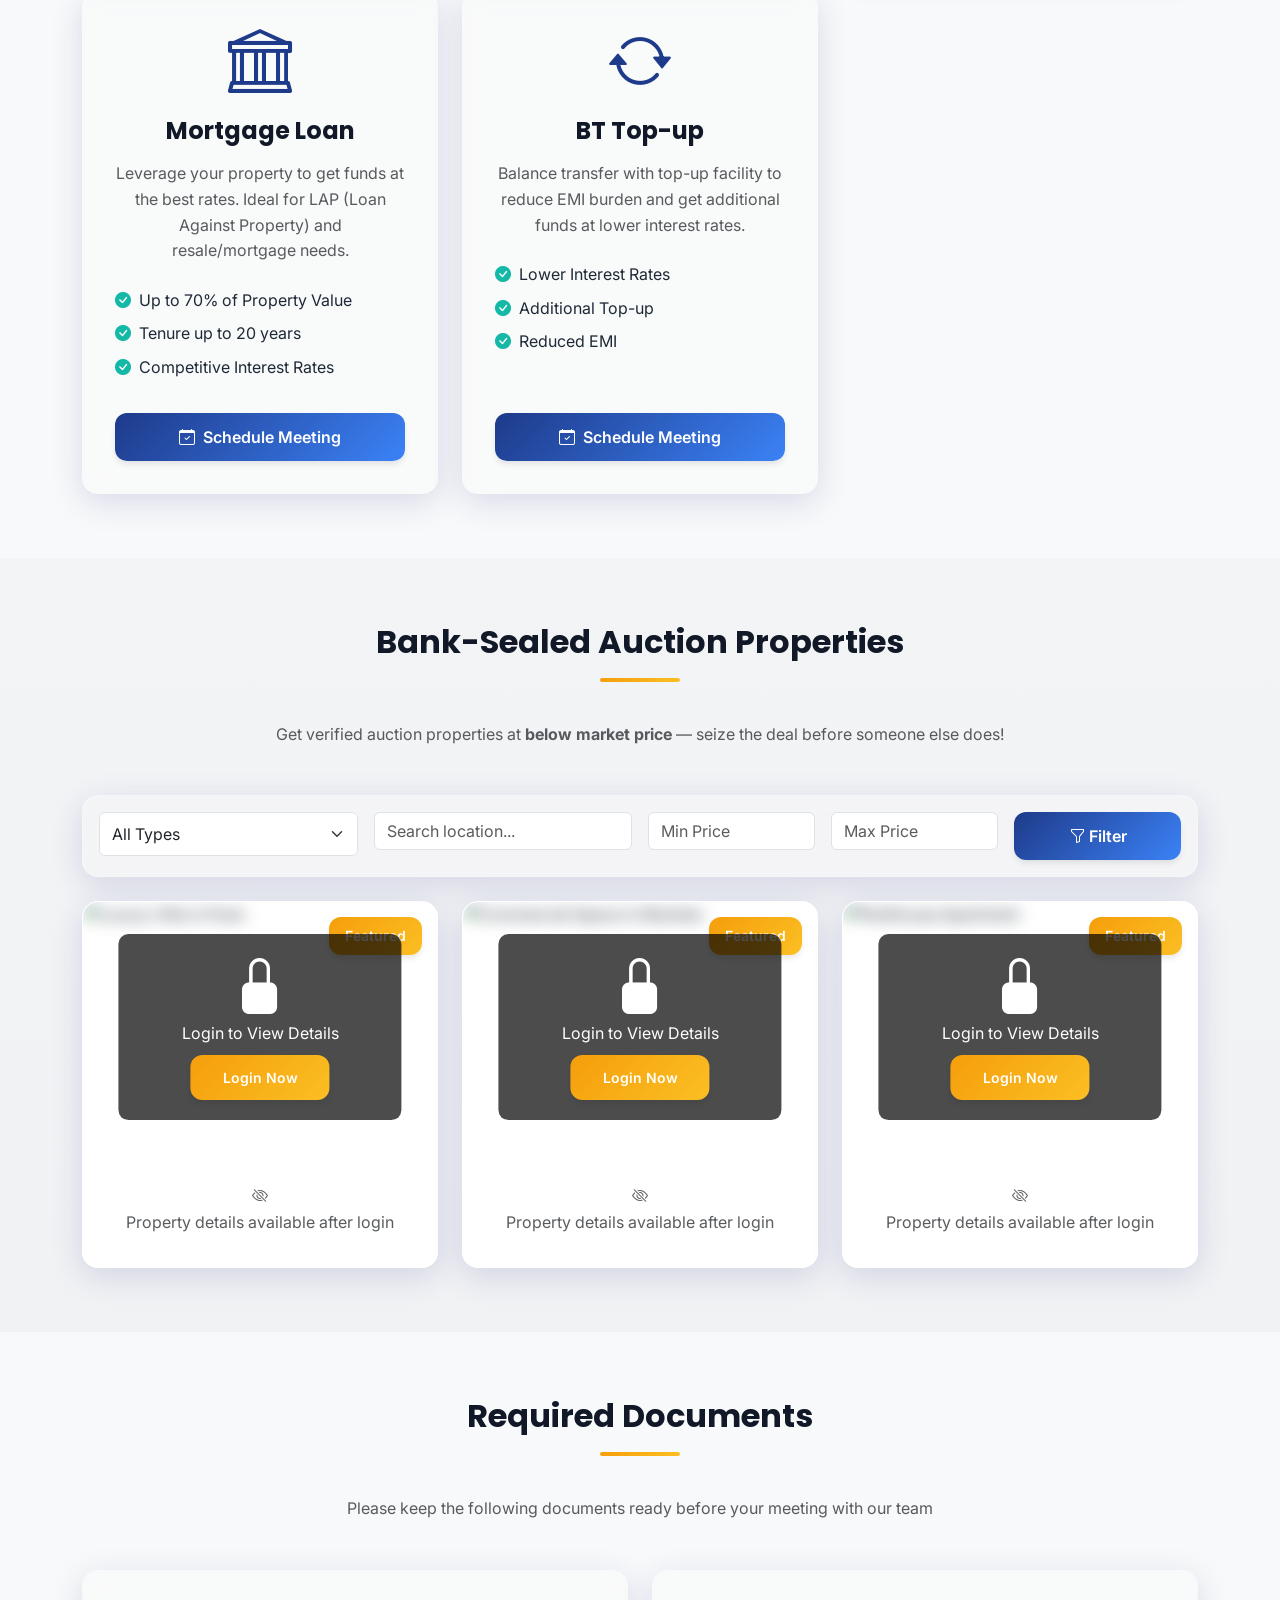
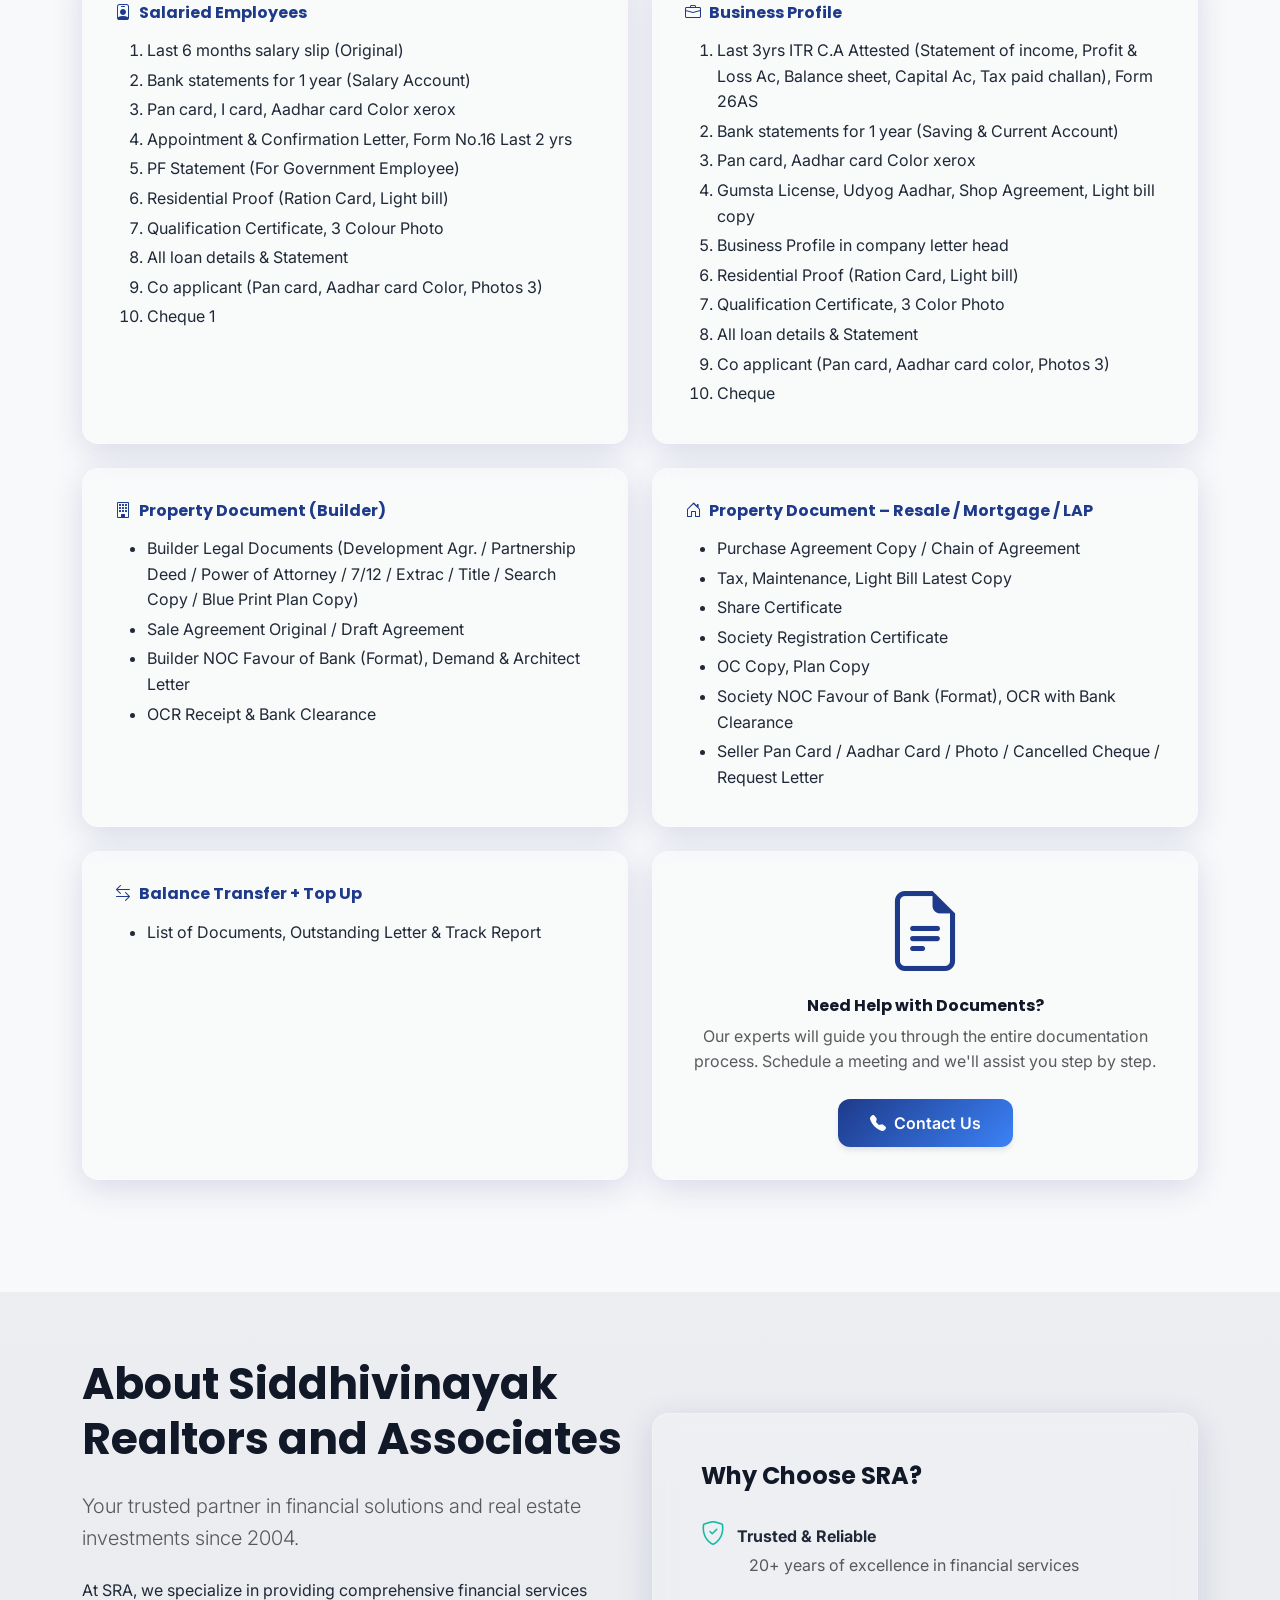
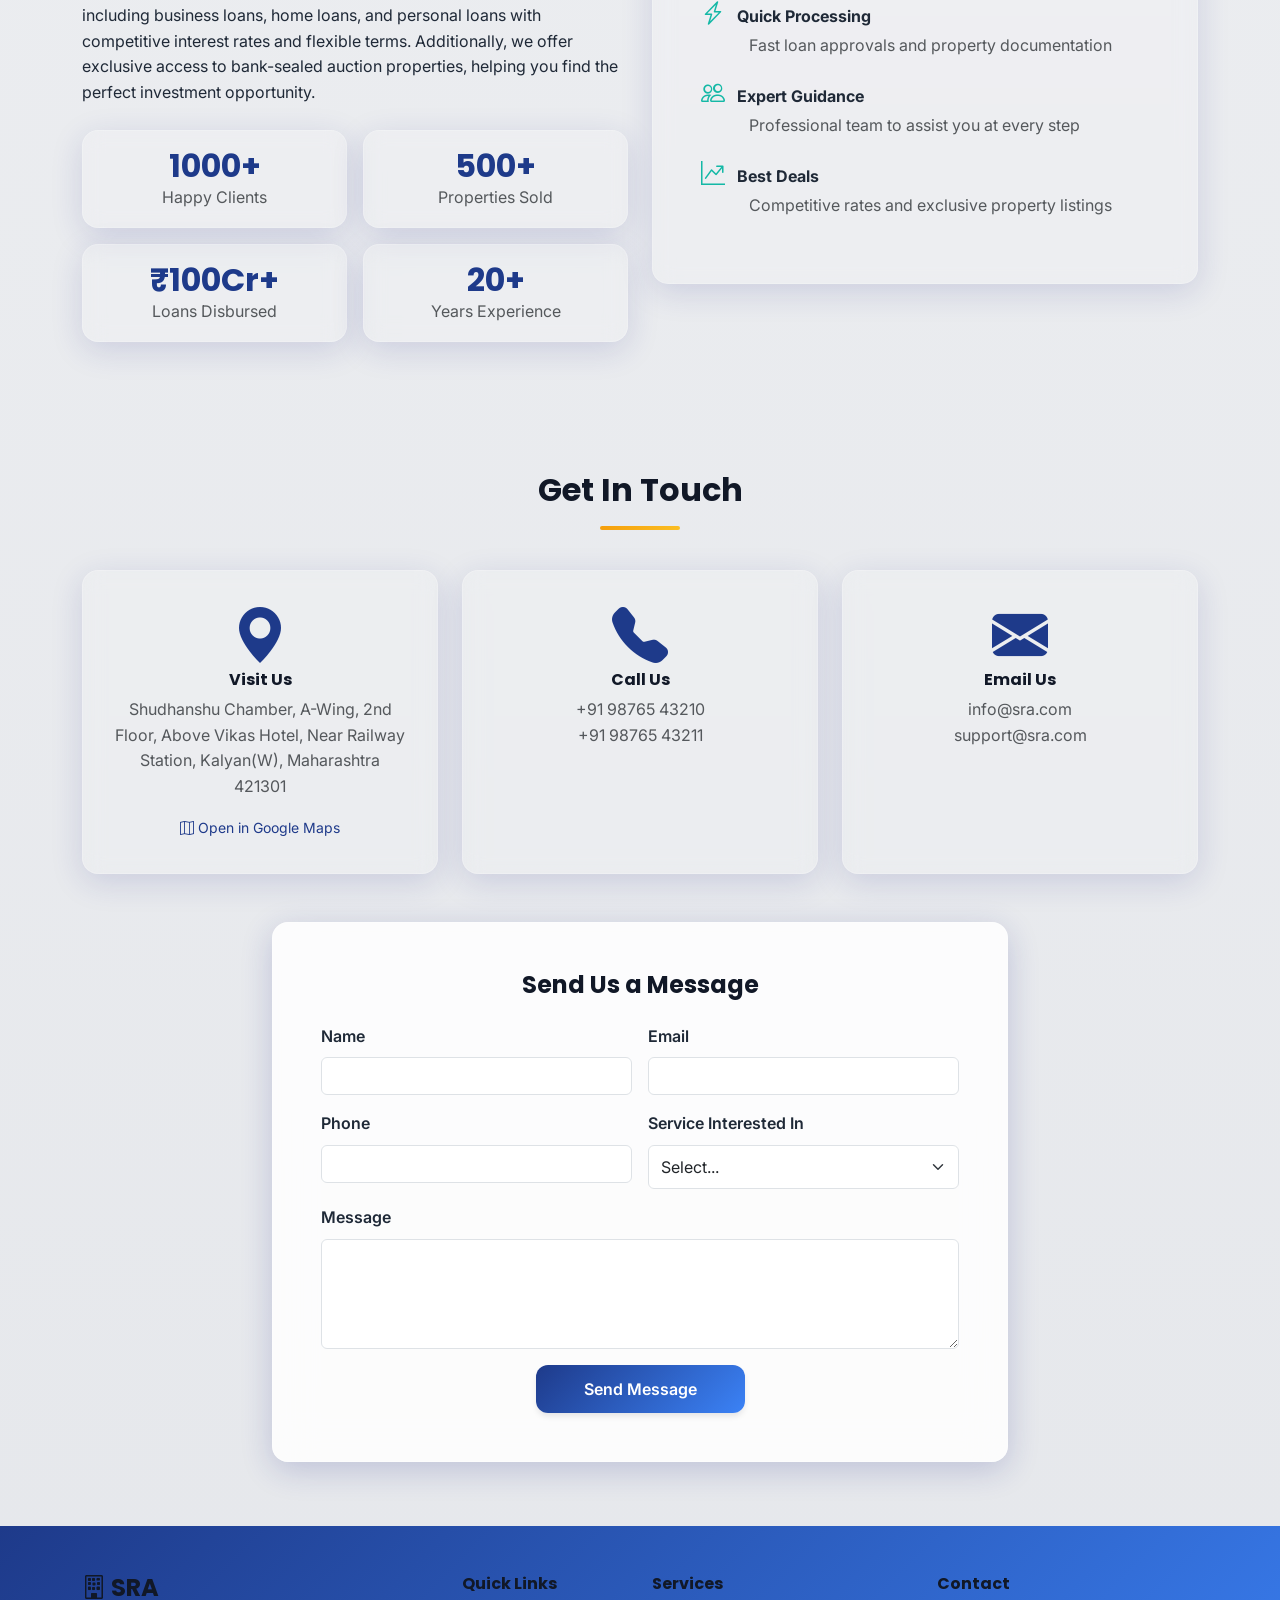
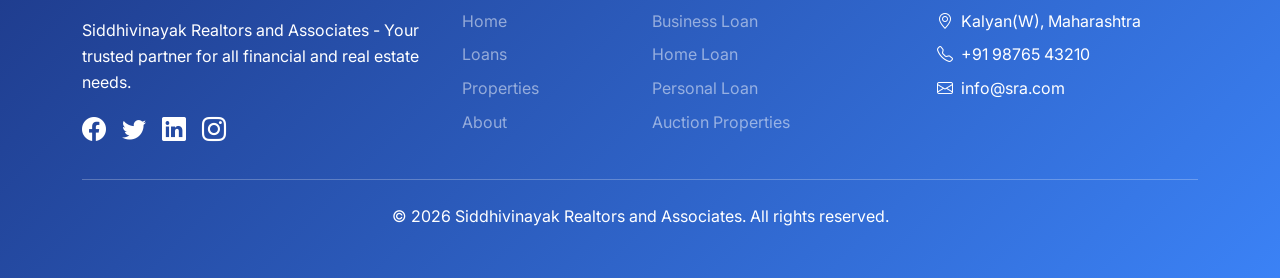
==== commit 98b48cc7: "ok" ====
--- a/index.html
+++ b/index.html
@@ -109,7 +109,7 @@
                         <p class="text-muted mb-4">Make your dream home a reality with our affordable home loan
                             solutions and lowest interest rates in the market.</p>
                         <ul class="list-unstyled text-start mb-4">
-                            <li class="mb-2"><i class="bi bi-check-circle-fill text-teal me-2"></i>Up to ₹1 Crore</li>
+                            <li class="mb-2"><i class="bi bi-check-circle-fill text-teal me-2"></i>Up to ₹3 Crore</li>
                             <li class="mb-2"><i class="bi bi-check-circle-fill text-teal me-2"></i>Tenure up to 30 years
                             </li>
                             <li class="mb-2"><i class="bi bi-check-circle-fill text-teal me-2"></i>Low Interest Rates
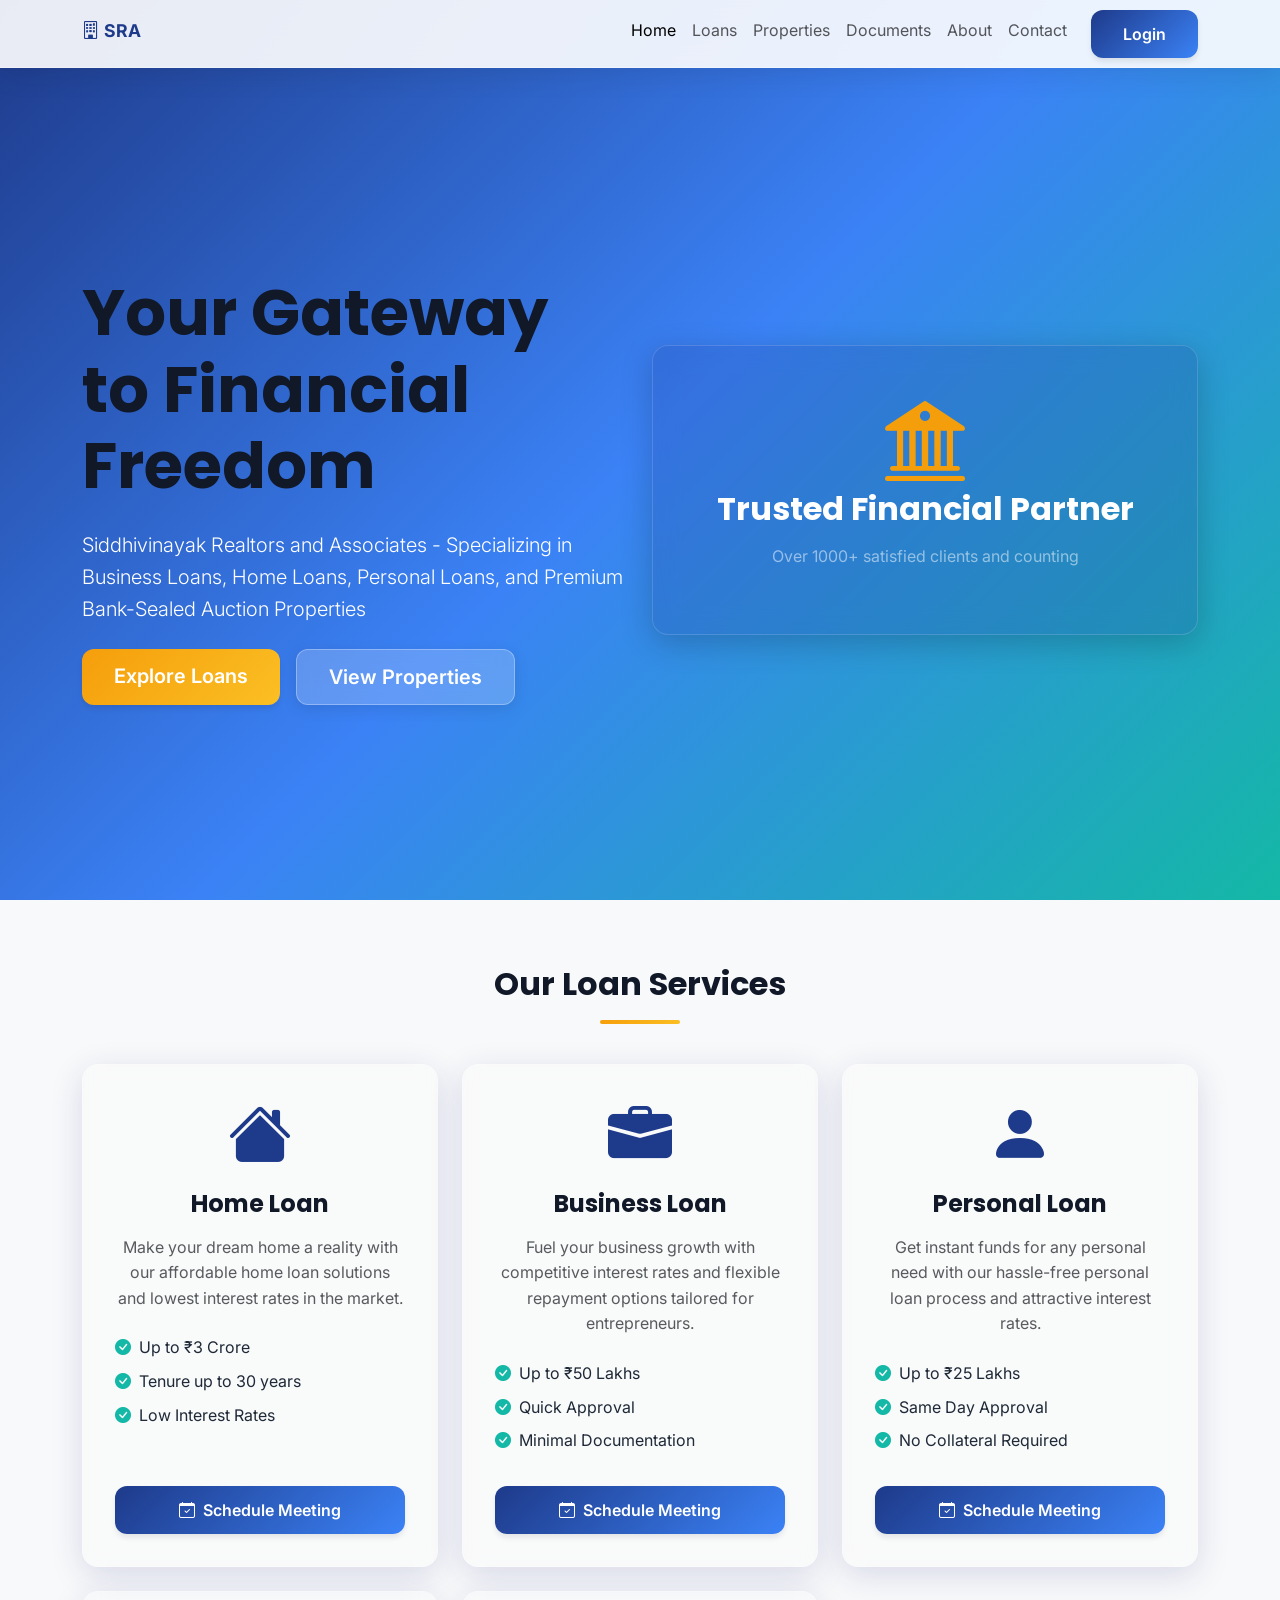
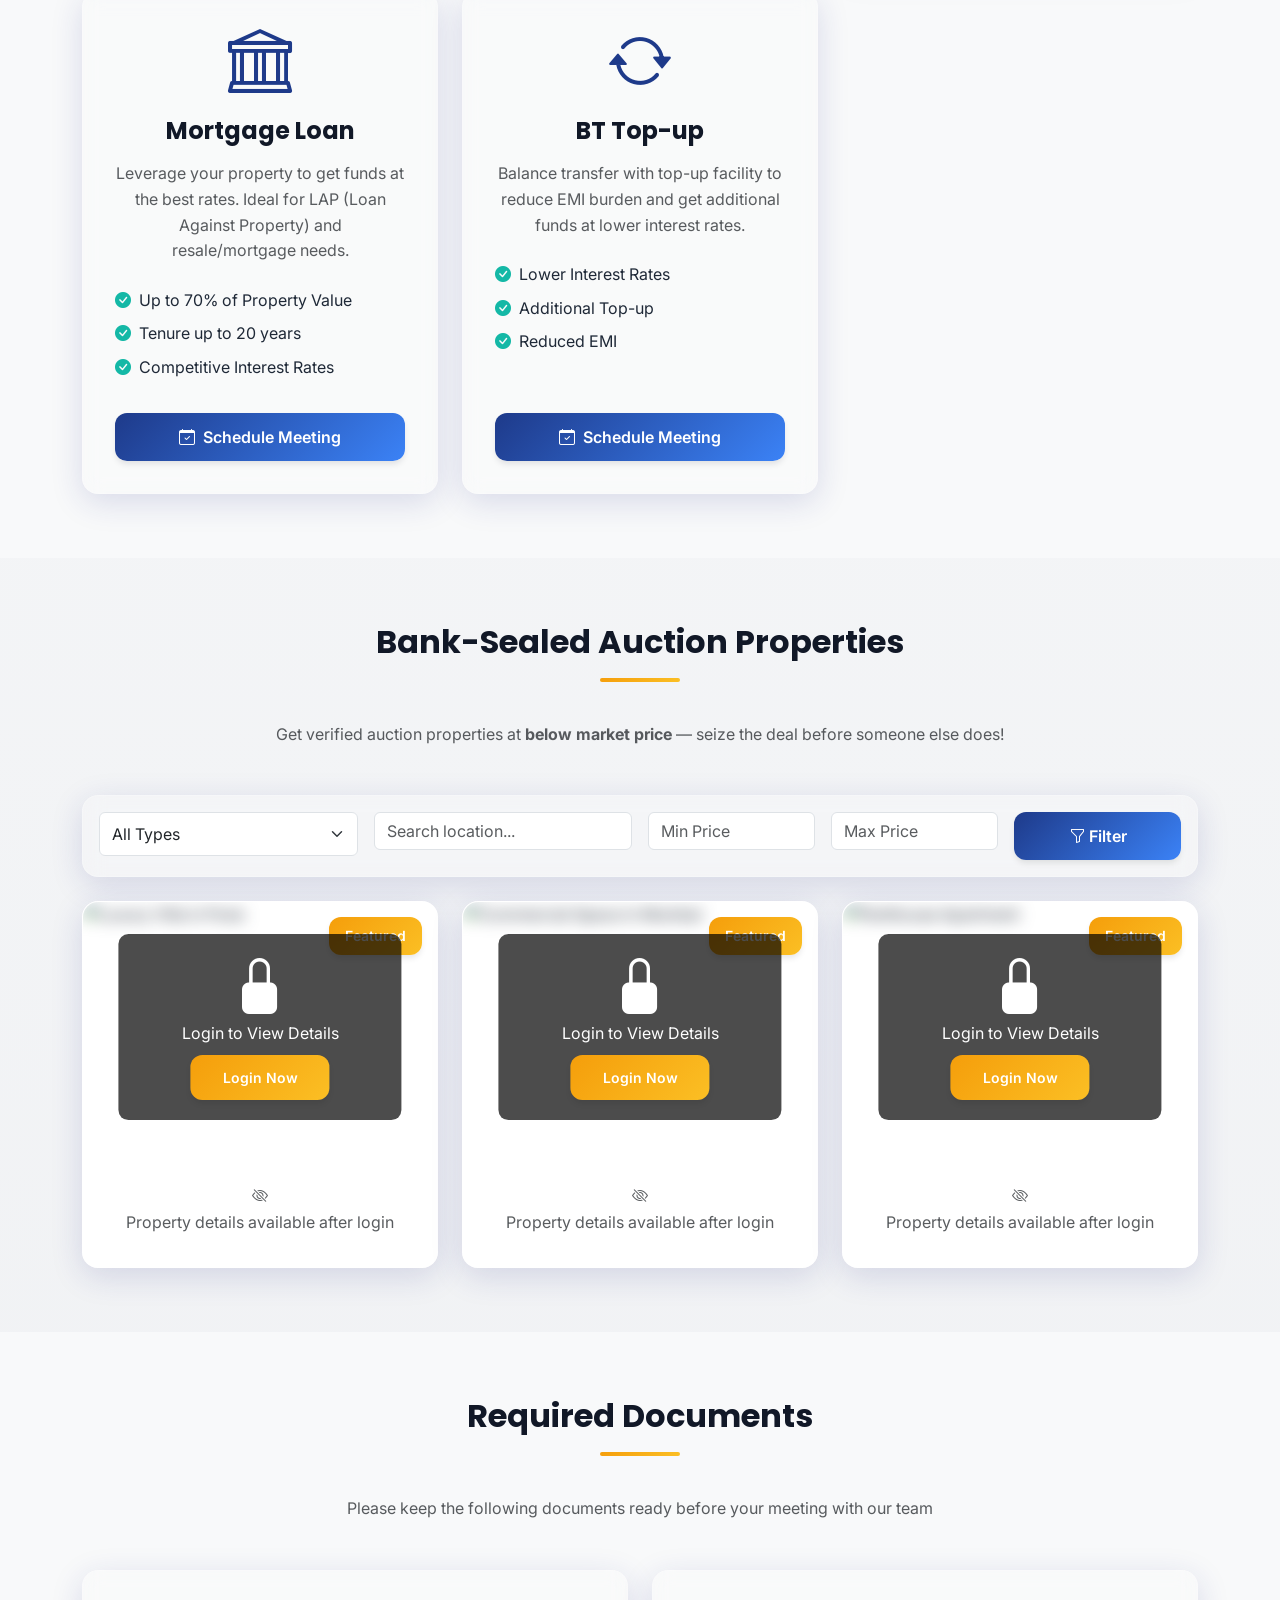
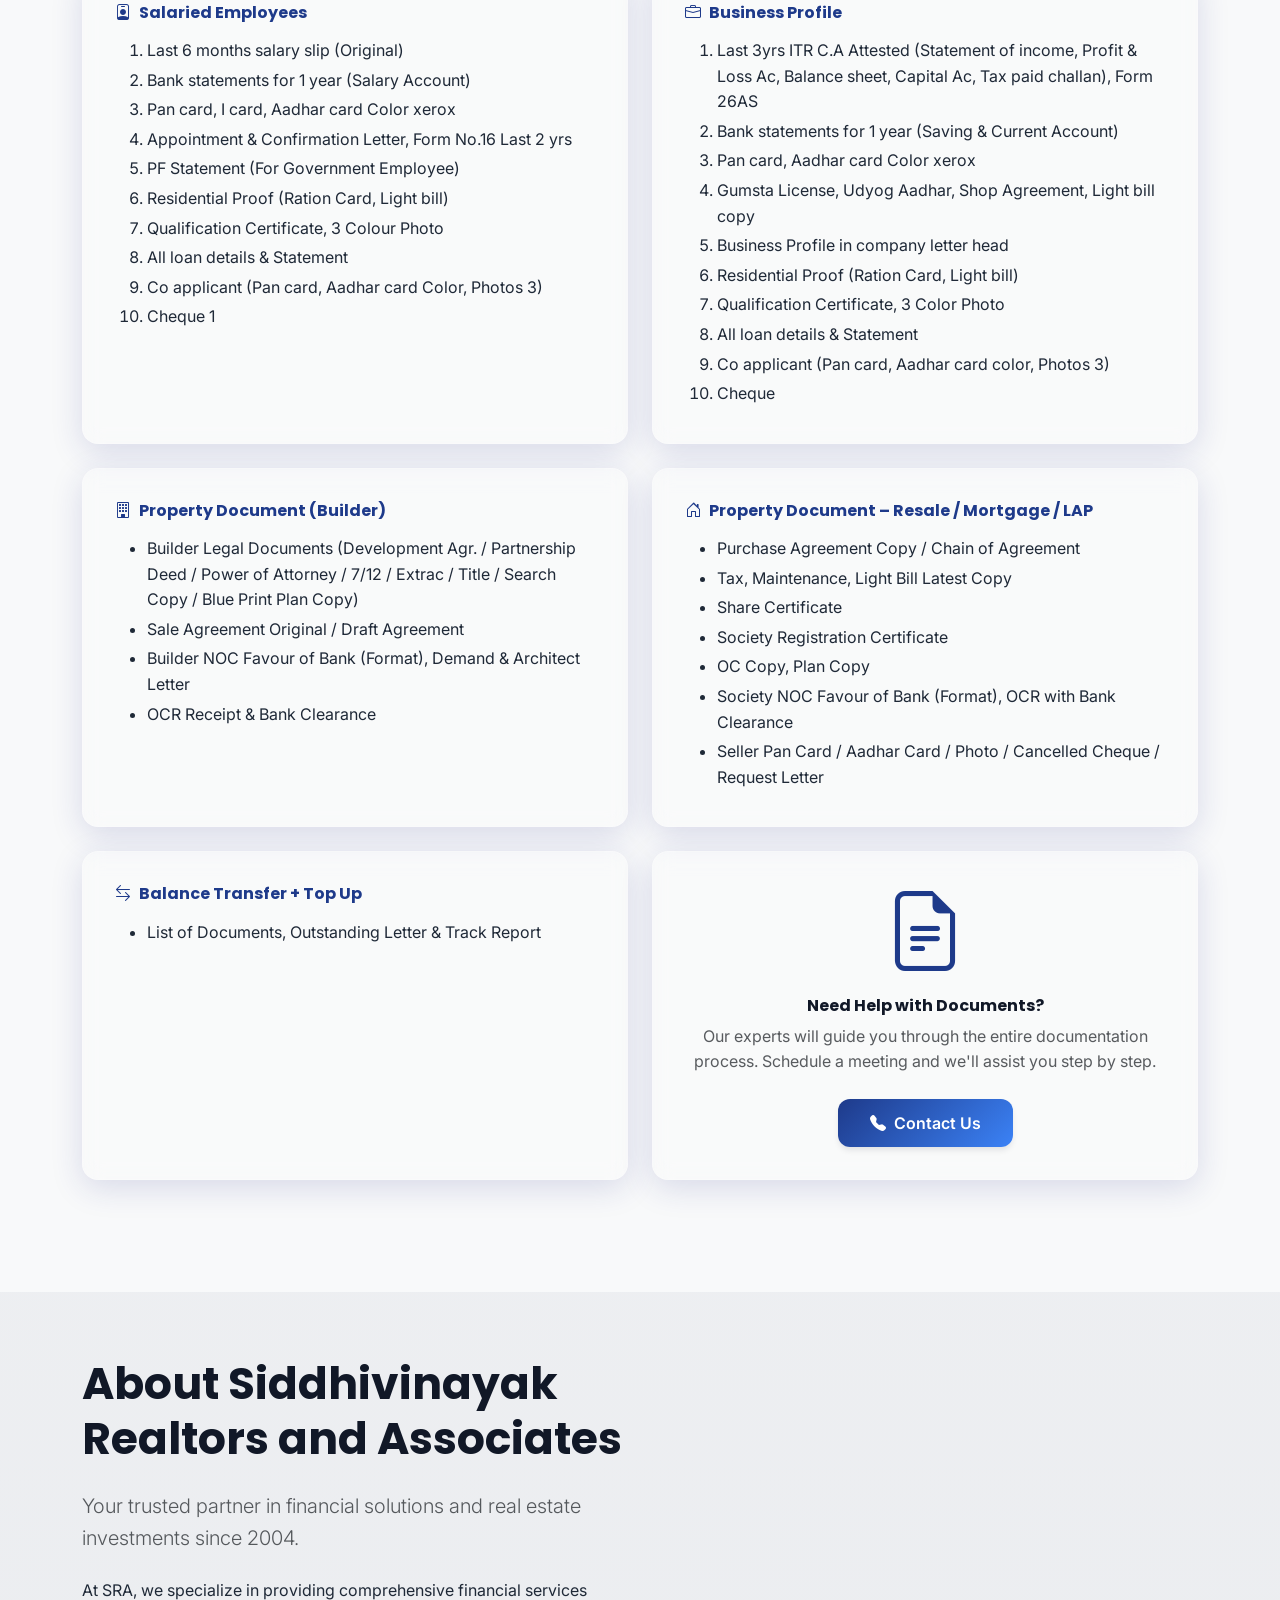
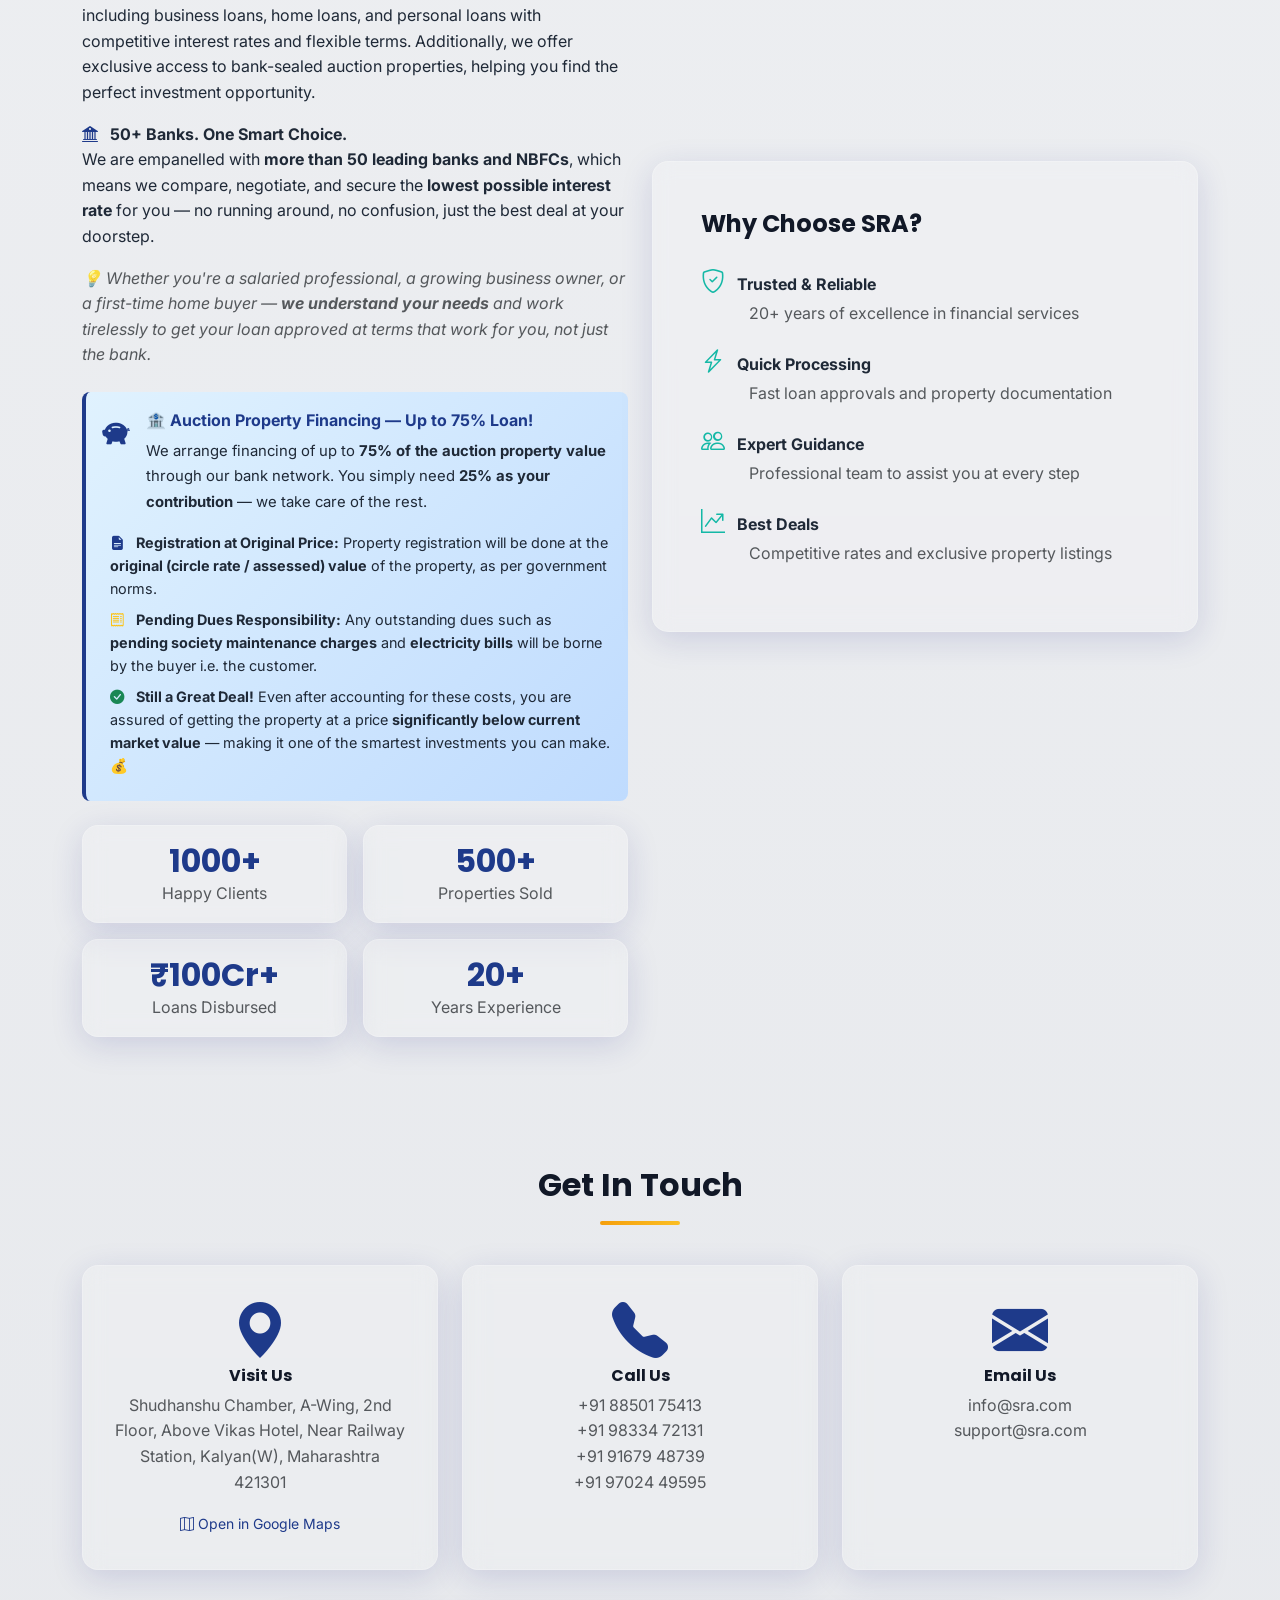
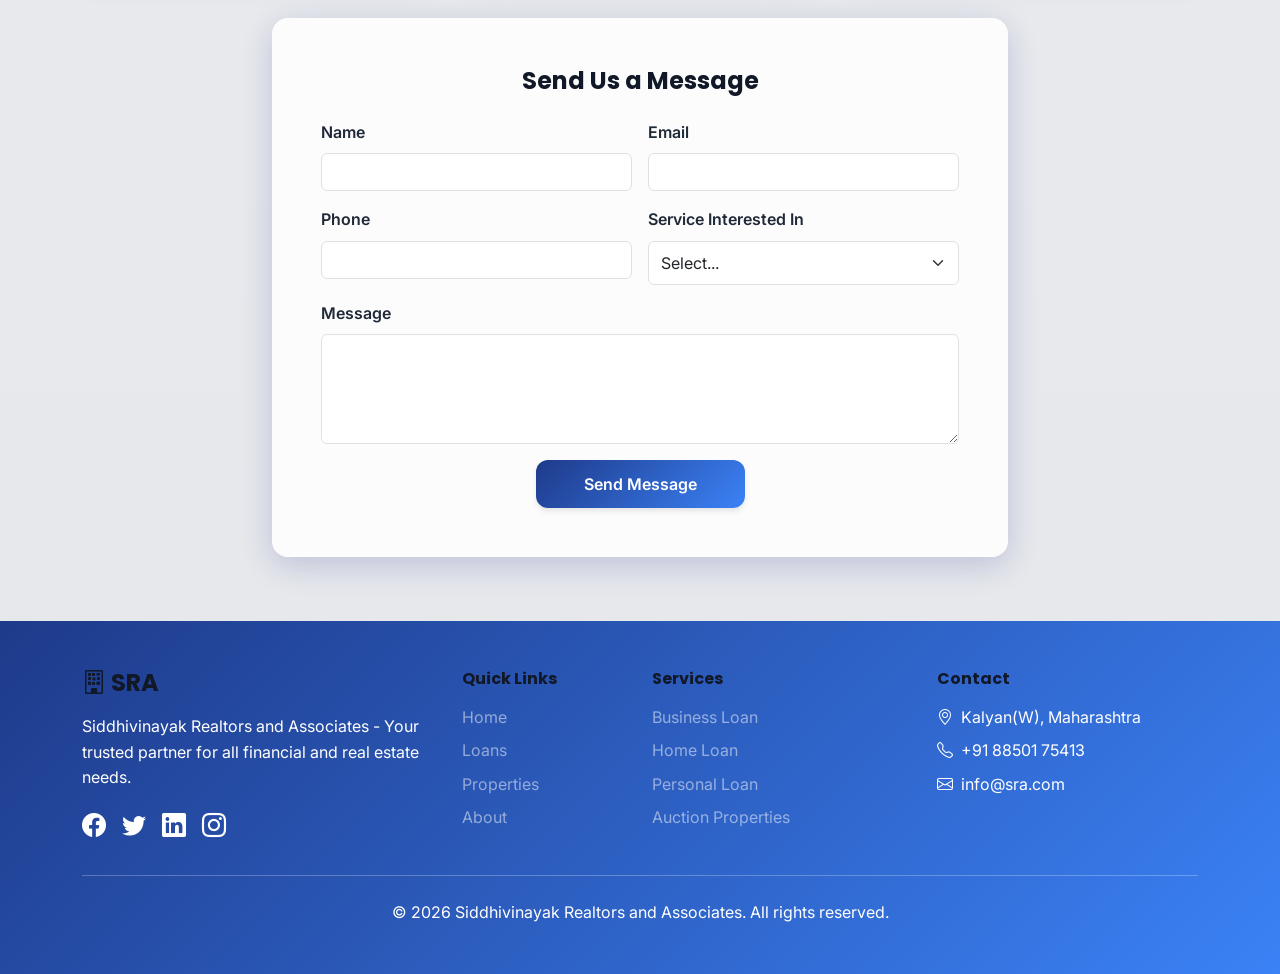
==== commit ed32b65b: "about section updated" ====
--- a/index.html
+++ b/index.html
@@ -367,10 +367,56 @@
                     <h2 class="mb-4">About Siddhivinayak Realtors and Associates</h2>
                     <p class="lead text-muted mb-4">Your trusted partner in financial solutions and real estate
                         investments since 2004.</p>
-                    <p class="mb-4">At SRA, we specialize in providing comprehensive financial services including
+                    <p class="mb-3">At SRA, we specialize in providing comprehensive financial services including
                         business loans, home loans, and personal loans with competitive interest rates and flexible
                         terms. Additionally, we offer exclusive access to bank-sealed auction properties, helping you
                         find the perfect investment opportunity.</p>
+                    <p class="mb-3">
+                        <i class="bi bi-bank2 text-primary-blue me-2"></i>
+                        <strong>50+ Banks. One Smart Choice.</strong><br>
+                        We are empanelled with <strong>more than 50 leading banks and NBFCs</strong>, which means we
+                        compare, negotiate, and secure the <strong>lowest possible interest rate</strong> for you — no
+                        running around, no confusion, just the best deal at your doorstep.
+                    </p>
+                    <p class="mb-4 text-muted fst-italic">
+                        💡 Whether you're a salaried professional, a growing business owner, or a first-time home buyer
+                        — <strong>we understand your needs</strong> and work tirelessly to get your loan approved at
+                        terms that work for <em>you</em>, not just the bank.
+                    </p>
+                    <div class="mb-4 p-3 rounded-3"
+                        style="background: linear-gradient(135deg, #e0f2fe, #bfdbfe); border-left: 4px solid #1e3a8a;">
+                        <div class="d-flex align-items-start gap-3 mb-3">
+                            <i class="bi bi-piggy-bank-fill fs-3 text-primary-blue mt-1 flex-shrink-0"></i>
+                            <div>
+                                <strong class="text-primary-blue d-block mb-1">🏦 Auction Property Financing — Up to
+                                    75% Loan!</strong>
+                                <span style="font-size: 0.93rem;">We arrange financing of up to <strong>75% of the
+                                        auction property value</strong> through our bank network. You simply need
+                                    <strong>25% as your contribution</strong> — we take care of the rest.
+                                </span>
+                            </div>
+                        </div>
+                        <ul class="mb-2 ps-2" style="font-size: 0.9rem; list-style: none;">
+                            <li class="mb-2">
+                                <i class="bi bi-file-earmark-text-fill text-primary-blue me-2"></i>
+                                <strong>Registration at Original Price:</strong> Property registration will be done at
+                                the <strong>original (circle rate / assessed) value</strong> of the property, as per
+                                government norms.
+                            </li>
+                            <li class="mb-2">
+                                <i class="bi bi-receipt text-warning me-2"></i>
+                                <strong>Pending Dues Responsibility:</strong> Any outstanding dues such as
+                                <strong>pending society maintenance charges</strong> and <strong>electricity
+                                    bills</strong> will be borne by the buyer i.e. the customer.
+                            </li>
+                            <li>
+                                <i class="bi bi-check-circle-fill text-success me-2"></i>
+                                <strong>Still a Great Deal!</strong> Even after accounting for these costs, you are
+                                assured of getting the property at a price <strong>significantly below current market
+                                    value</strong> — making it one of the smartest investments you can make. 💰
+                            </li>
+                        </ul>
+                    </div>
                     <div class="row g-3">
                         <div class="col-6">
                             <div class="glass-card text-center p-3">
@@ -448,7 +494,8 @@
                     <div class="glass-card text-center h-100">
                         <i class="bi bi-telephone-fill display-4 text-primary-blue mb-3"></i>
                         <h5>Call Us</h5>
-                        <p class="text-muted">+91 98765 43210<br>+91 98765 43211</p>
+                        <p class="text-muted">+91 88501 75413<br>+91 98334 72131<br>+91 91679 48739<br>+91 97024 49595
+                        </p>
                     </div>
                 </div>
                 <div class="col-lg-4">
@@ -1297,7 +1344,7 @@
                     <h5 class="mb-3">Contact</h5>
                     <ul class="list-unstyled">
                         <li class="mb-2"><i class="bi bi-geo-alt me-2"></i>Kalyan(W), Maharashtra</li>
-                        <li class="mb-2"><i class="bi bi-telephone me-2"></i>+91 98765 43210</li>
+                        <li class="mb-2"><i class="bi bi-telephone me-2"></i>+91 88501 75413</li>
                         <li class="mb-2"><i class="bi bi-envelope me-2"></i>info@sra.com</li>
                     </ul>
                 </div>
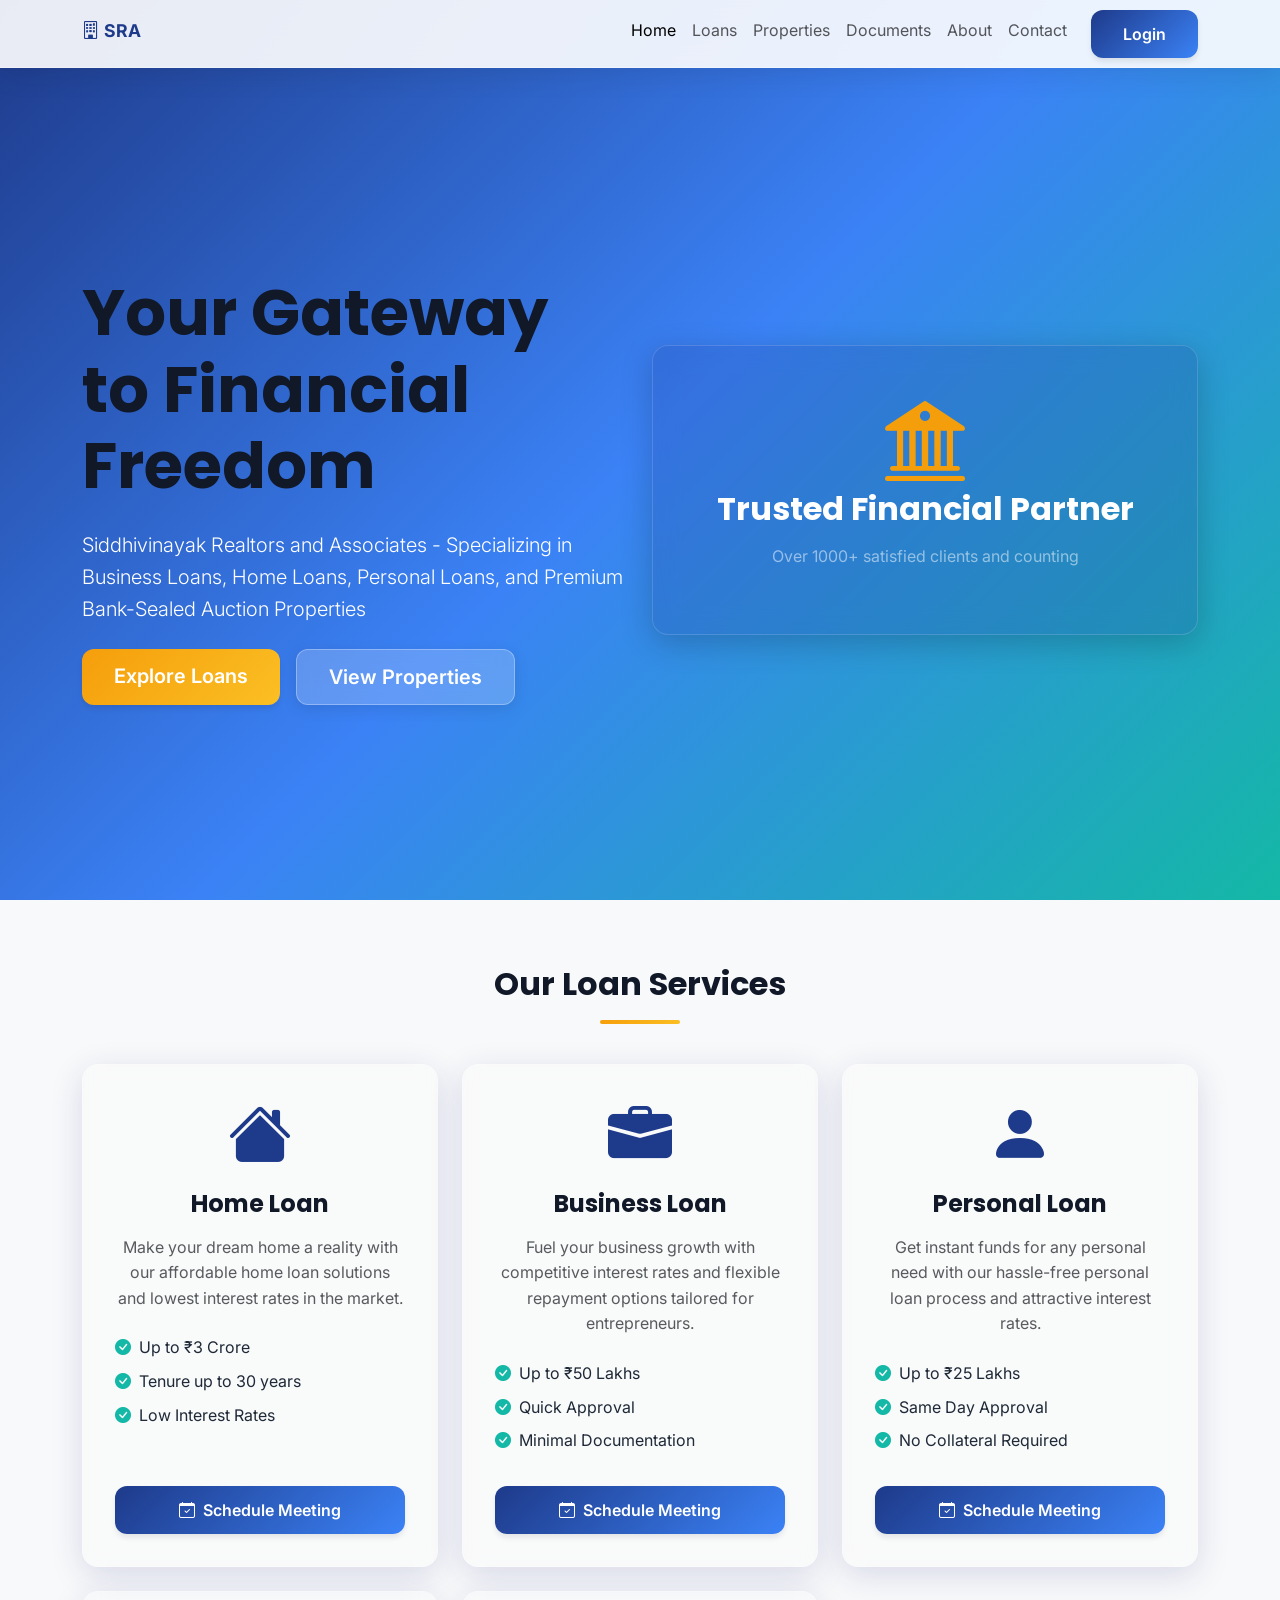
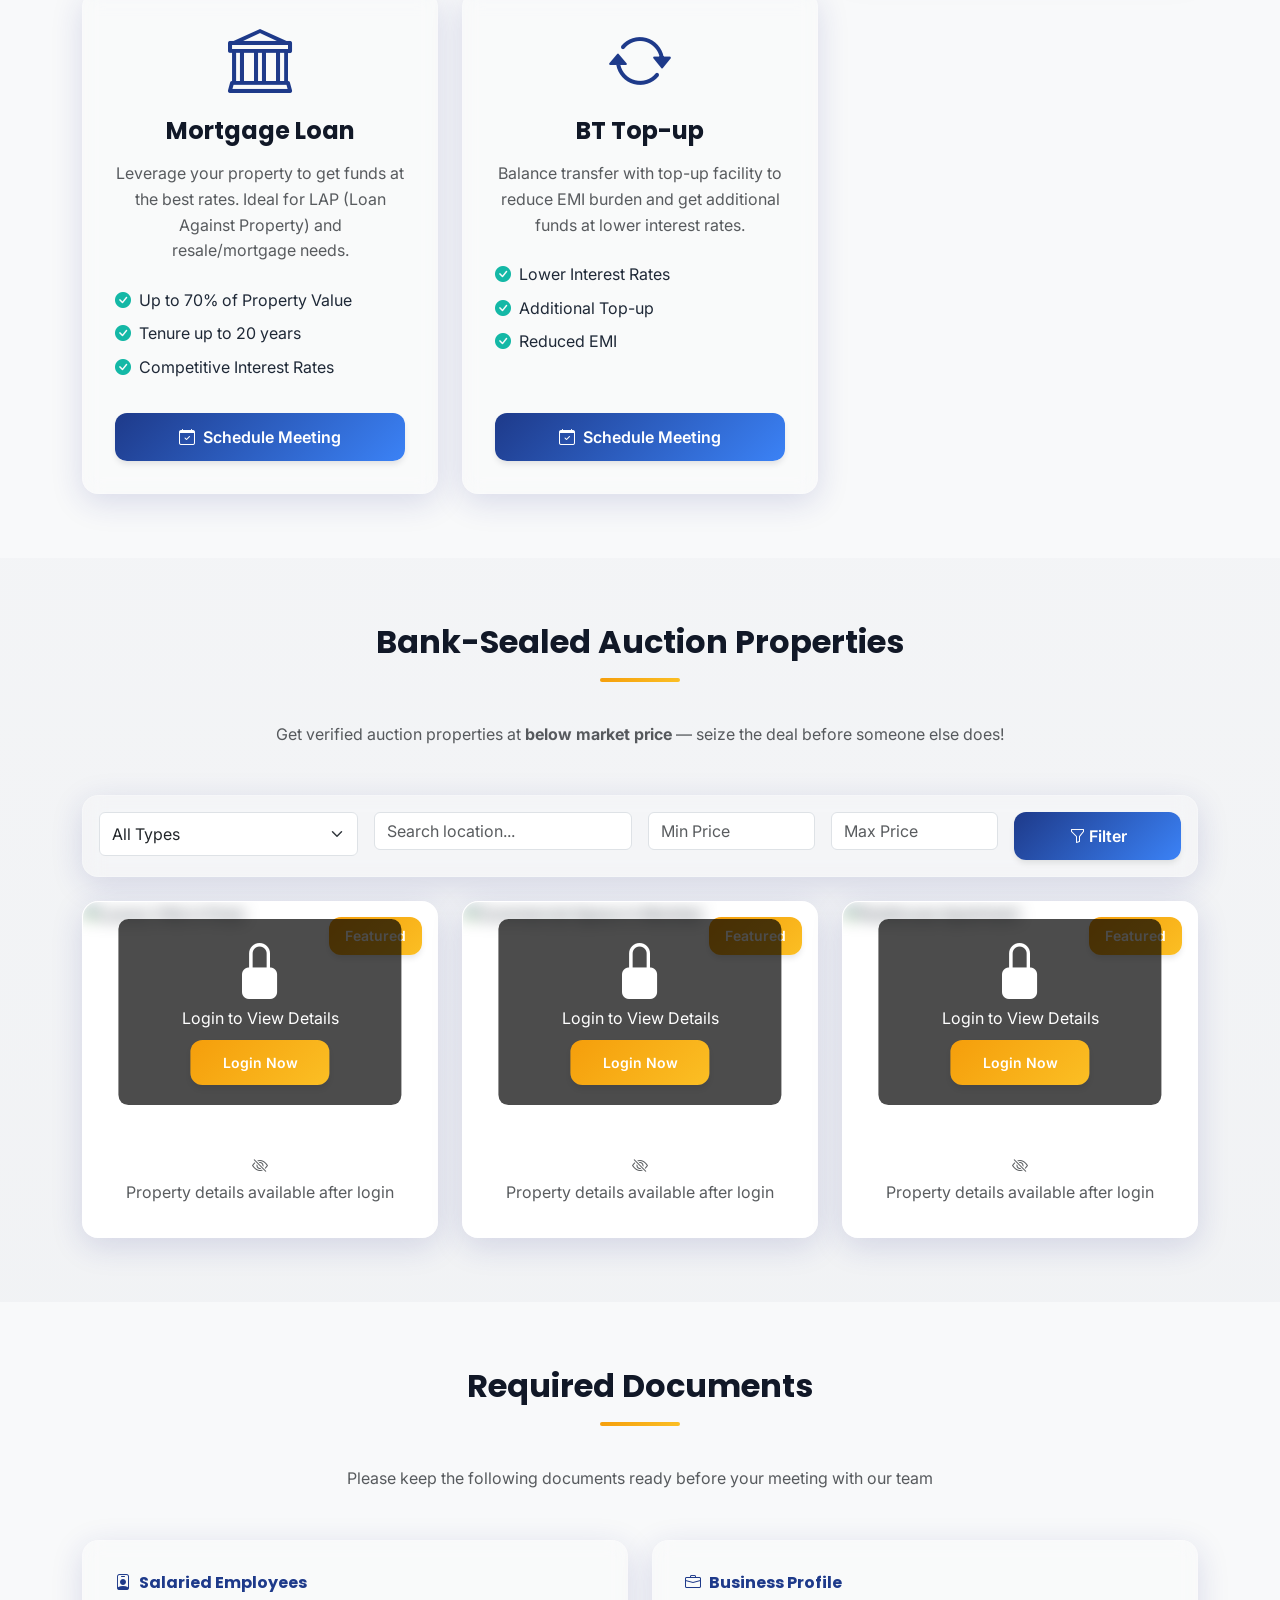
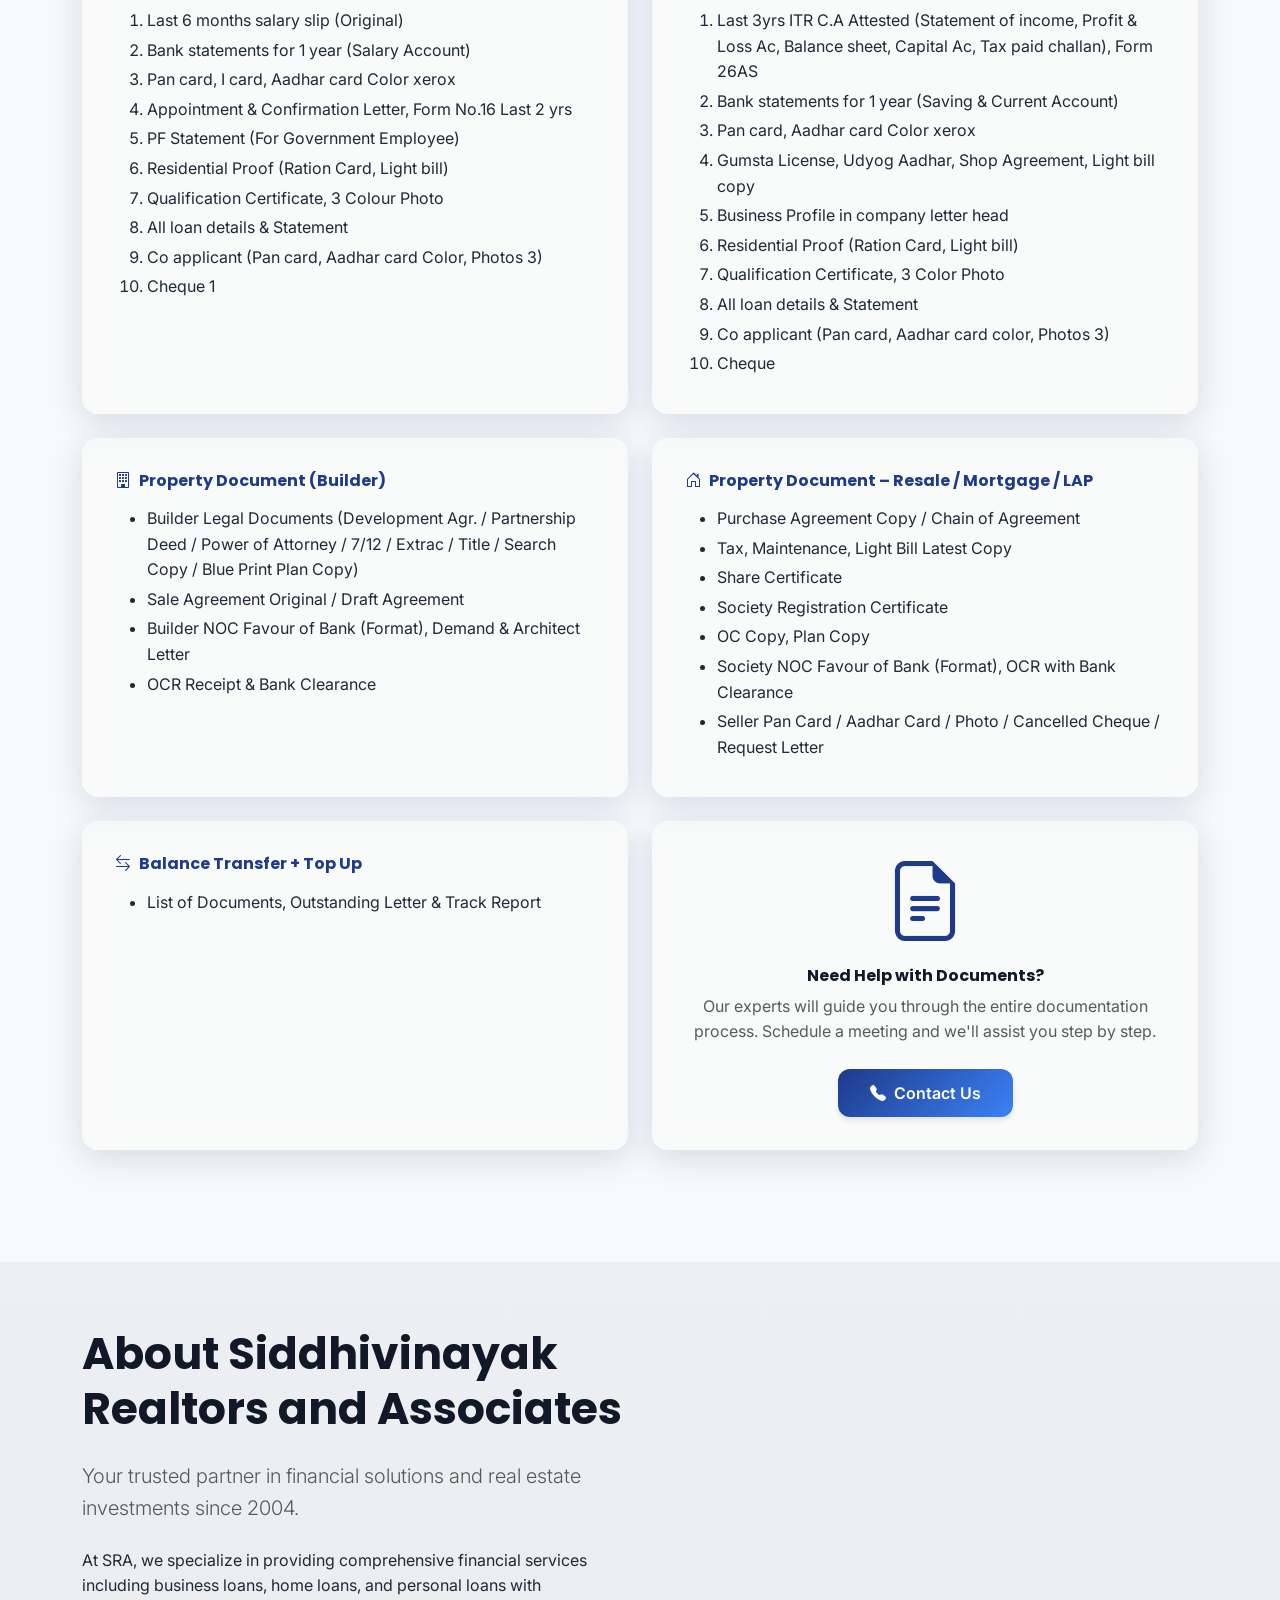
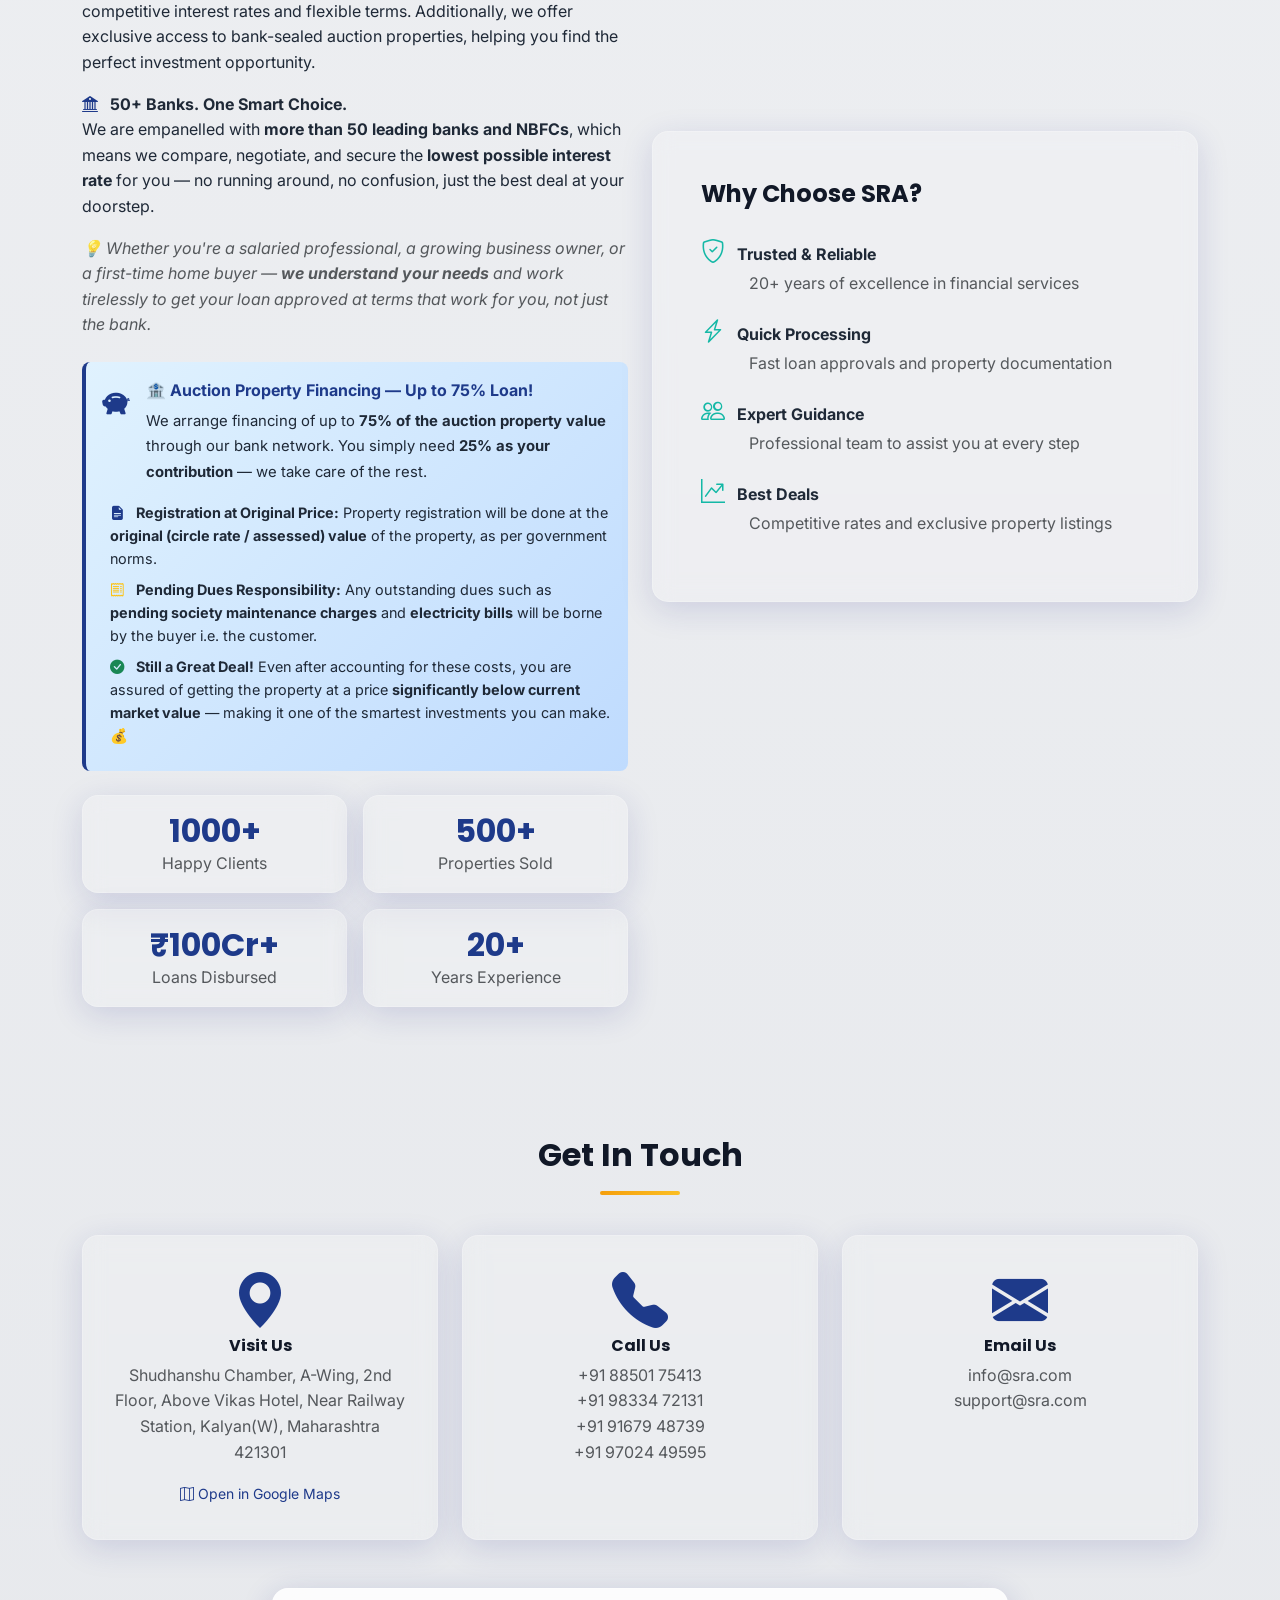
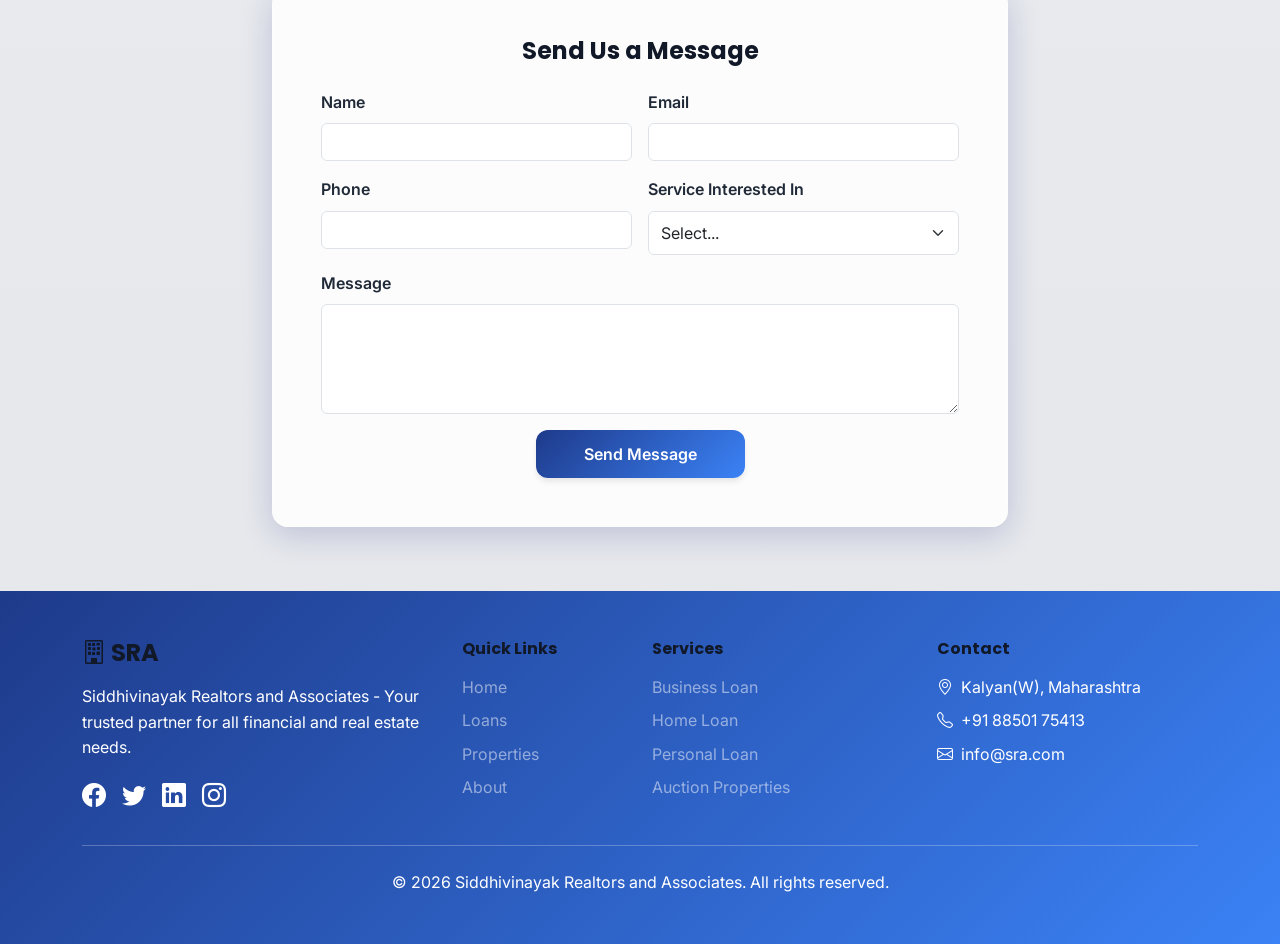
==== commit b7610ac0: "added multiple images and videos" ====
--- a/index.html
+++ b/index.html
@@ -1365,6 +1365,22 @@
     <script src="js/loan-applications.js"></script>
     <script src="js/meeting-schedule.js"></script>
     <script src="js/main.js"></script>
+
+  <!-- Media Lightbox Modal -->
+  <div class="modal fade" id="mediaLightboxModal" tabindex="-1" aria-labelledby="mediaLightboxLabel" aria-hidden="true">
+    <div class="modal-dialog modal-dialog-centered modal-lg">
+      <div class="modal-content bg-dark text-white border-0">
+        <div class="modal-header border-0 pb-0">
+          <h6 class="modal-title" id="mediaLightboxLabel"><i class="bi bi-images me-2"></i>Property Media</h6>
+          <button type="button" class="btn-close btn-close-white" data-bs-dismiss="modal" aria-label="Close"></button>
+        </div>
+        <div class="modal-body p-3" id="mediaLightboxBody">
+          <!-- content injected by openMediaLightbox() -->
+        </div>
+      </div>
+    </div>
+  </div>
+
 </body>
 
 </html>
